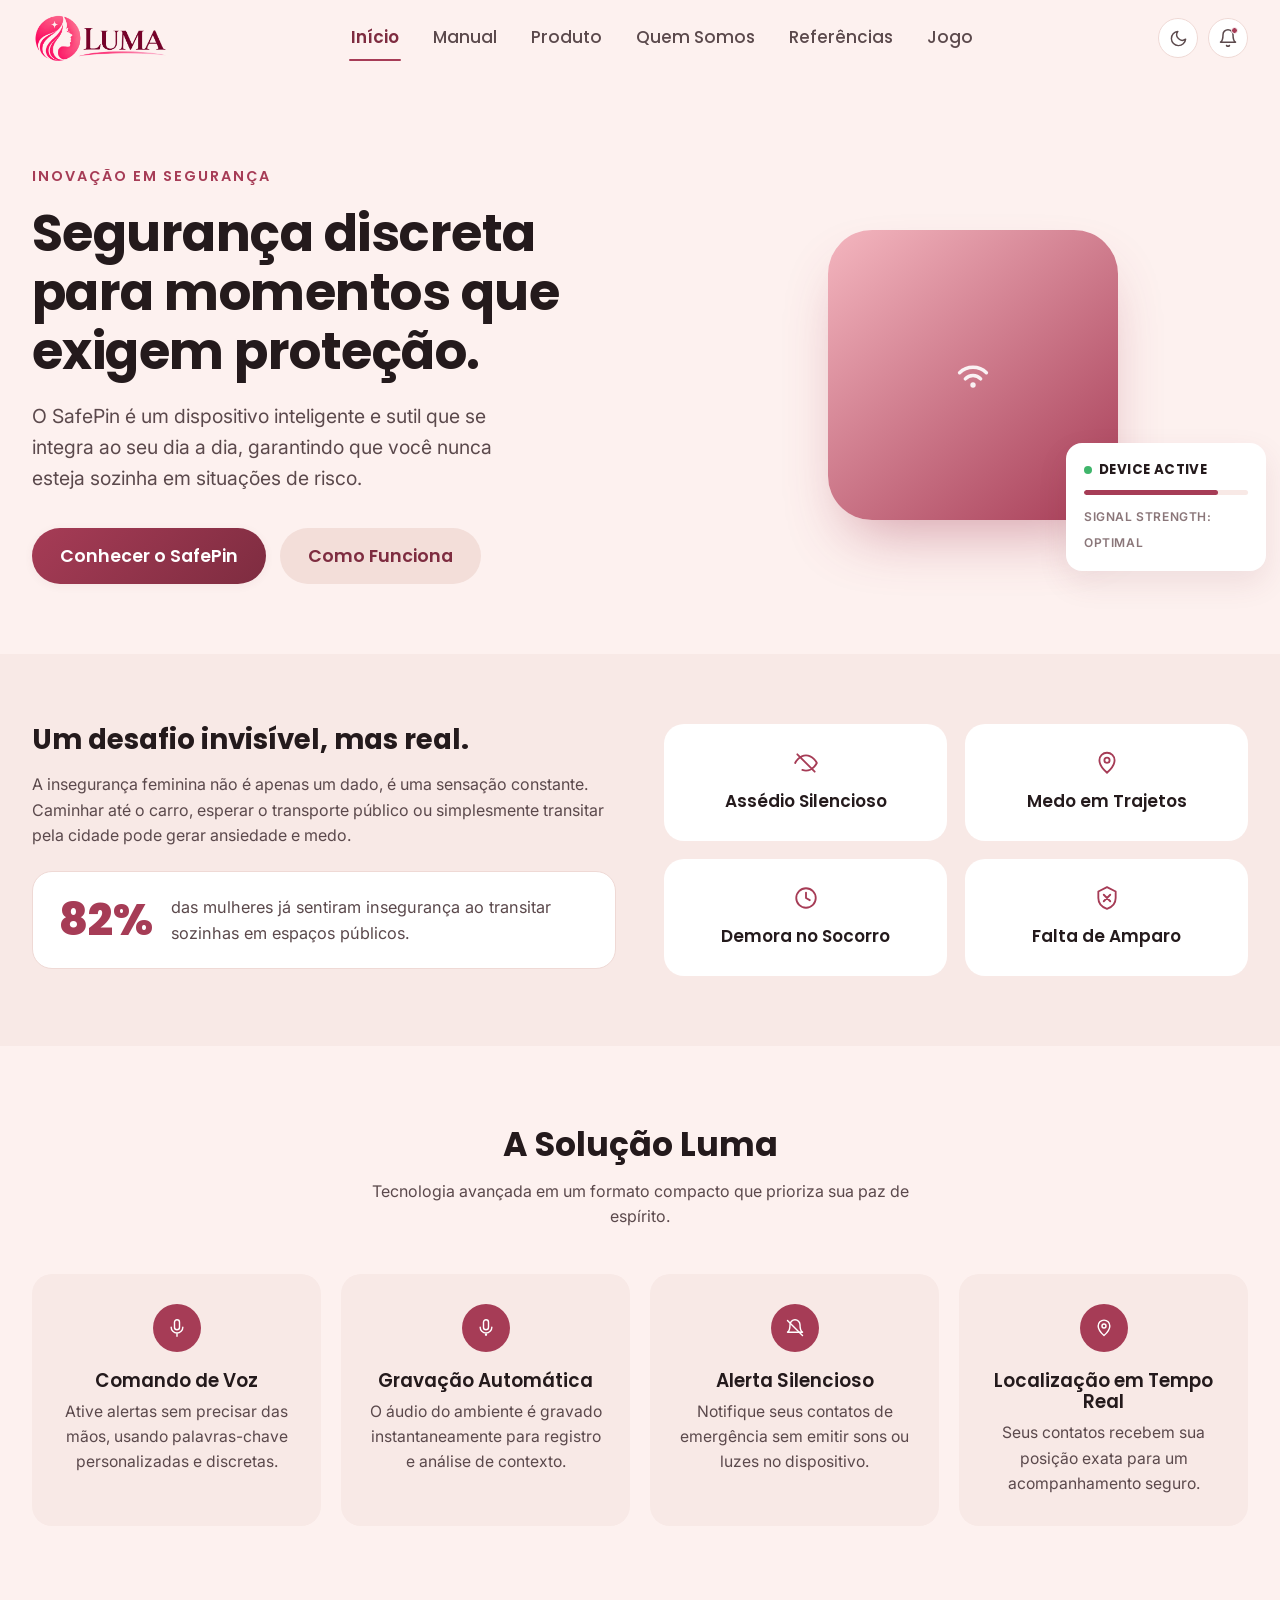
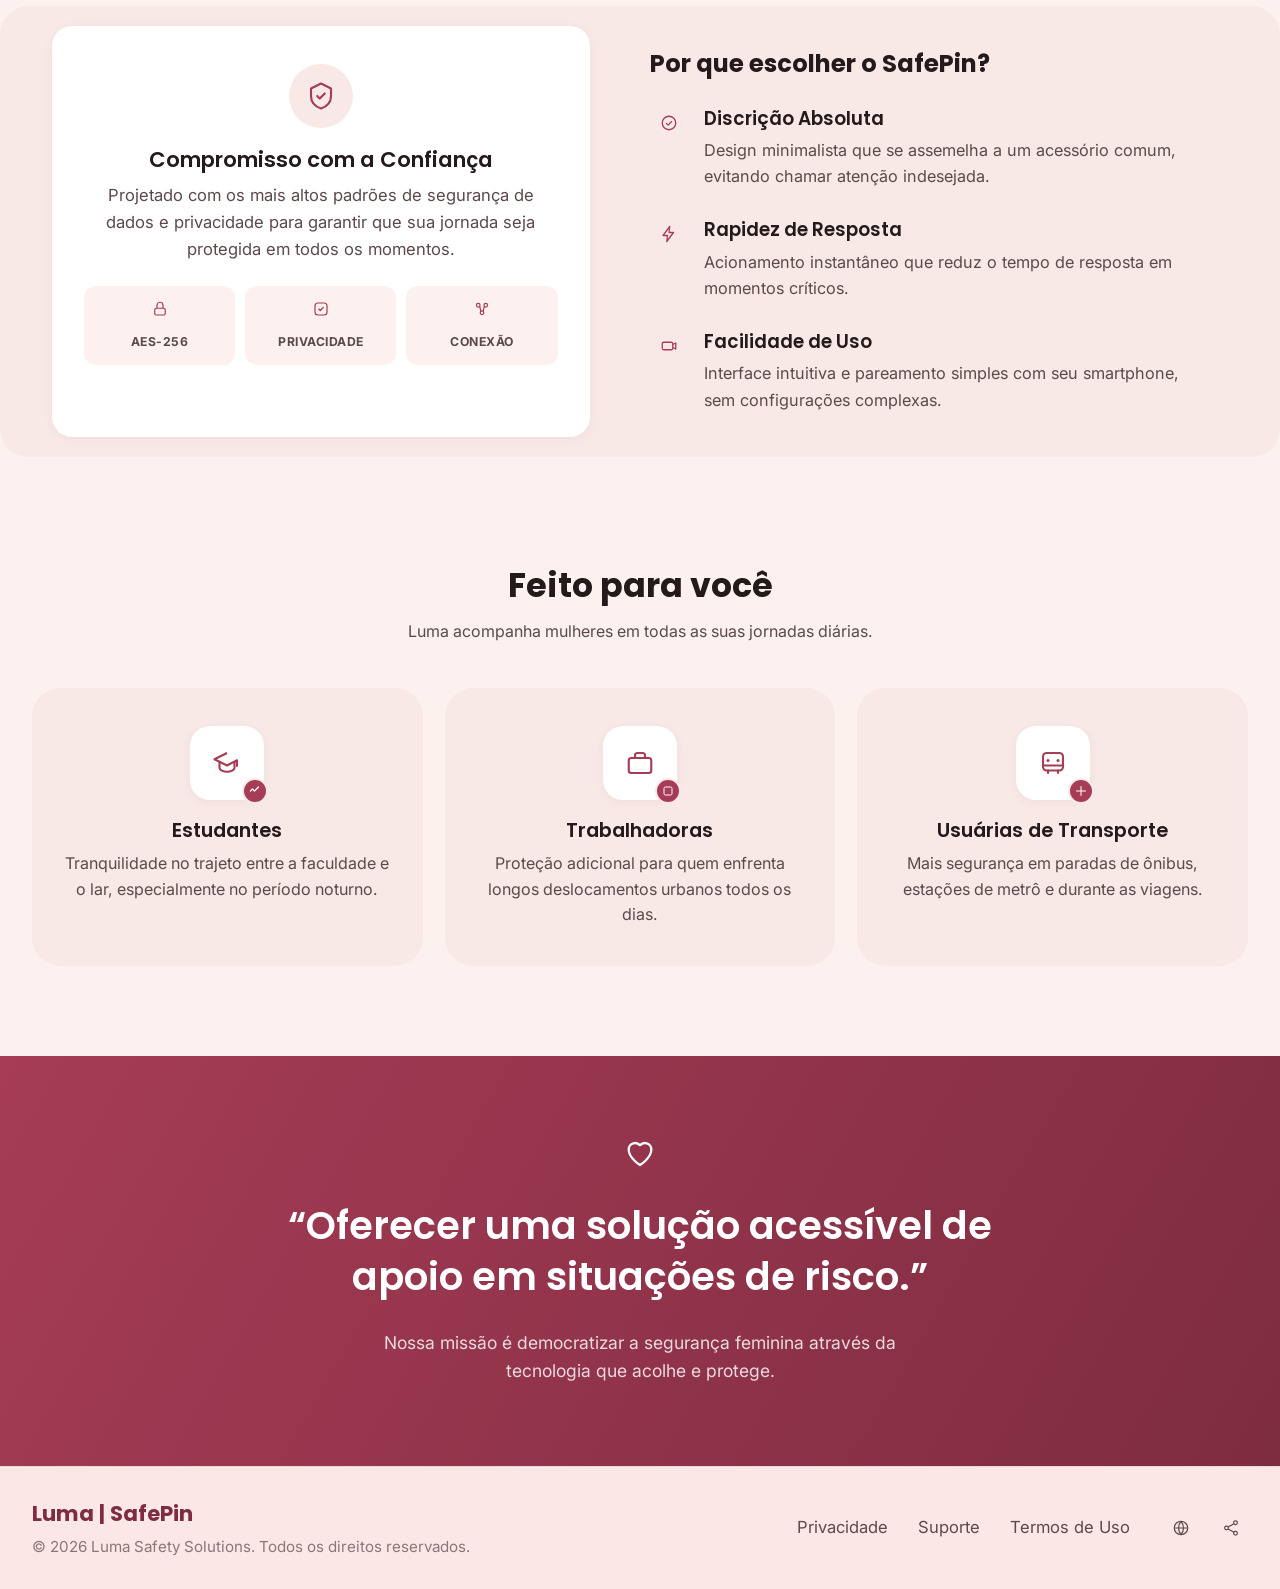
==== index.html @ f9468d8f "arrumando pagina de inicio, deixando ela na raiz" ====
<!DOCTYPE html>
<html lang="pt-BR">
<head>
<meta charset="UTF-8">
<script>document.documentElement.classList.add('js-enabled');</script>
<script>
  // Aplica o tema salvo antes da página pintar, pra não piscar claro->escuro.
  try {
    var savedTheme = localStorage.getItem('luma-theme');
    var prefersDark = window.matchMedia && window.matchMedia('(prefers-color-scheme: dark)').matches;
    if (savedTheme === 'dark' || (!savedTheme && prefersDark)) {
      document.documentElement.setAttribute('data-theme', 'dark');
    }
  } catch (e) {}
</script>
<meta name="viewport" content="width=device-width, initial-scale=1.0">
<title>Luma SafePin | Segurança discreta para momentos que exigem proteção</title>
<meta name="description" content="SafePin é um dispositivo vestível de proteção pessoal que ativa alertas por comando de voz, envia localização em tempo real e conecta você à sua rede de confiança.">
<link rel="icon" href="img/logo-icon.png">
<link rel="preconnect" href="https://fonts.googleapis.com">
<link rel="preconnect" href="https://fonts.gstatic.com" crossorigin>
<link href="https://fonts.googleapis.com/css2?family=Poppins:wght@500;600;700;800&family=Inter:wght@400;500;600;700&display=swap" rel="stylesheet">
<link rel="stylesheet" href="style.css">
</head>
<body>

<a class="skip-link" href="#main">Pular para o conteúdo</a>

<!-- HEADER -->
<header class="site-header" id="siteHeader">
  <div class="wrap header-inner">
    <a href="inicio.html" class="logo" aria-label="Luma, página inicial">
    <img src="../img/logo.png" alt="Luma" class="logo-img">
    </a>

    <nav class="main-nav" id="mainNav" aria-label="Navegação principal">
      <ul>
        <li><a href="inicio.html" class="active" aria-current="page">Início</a></li>
        <li><a href="../manual/manual.html">Manual</a></li>
        <li><a href="../produto/produto.html">Produto</a></li>
        <li><a href="../equipe/equipe.html">Quem Somos</a></li>
        <li><a href="../referencias/referencias.html">Referências</a></li>
        <li><a href="../jogo/jogo.html">Jogo</a></li>
      </ul>
    </nav>

    <div class="header-actions">

      <button class="icon-btn theme-toggle" id="themeToggleBtn" aria-label="Alternar modo escuro" aria-pressed="false">
        <svg class="icon-moon" width="19" height="19" viewBox="0 0 24 24" fill="none" aria-hidden="true"><path d="M21 12.8A9 9 0 1111.2 3 7 7 0 0021 12.8z" stroke="currentColor" stroke-width="1.8" stroke-linejoin="round"/></svg>
        <svg class="icon-sun" width="19" height="19" viewBox="0 0 24 24" fill="none" aria-hidden="true"><circle cx="12" cy="12" r="4.2" stroke="currentColor" stroke-width="1.8"/><path d="M12 2.5v2.5M12 19v2.5M4.9 4.9l1.8 1.8M17.3 17.3l1.8 1.8M2.5 12H5M19 12h2.5M4.9 19.1l1.8-1.8M17.3 6.7l1.8-1.8" stroke="currentColor" stroke-width="1.8" stroke-linecap="round"/></svg>
      </button>

      <div class="icon-menu">
        <button class="icon-btn" id="bellBtn" aria-haspopup="true" aria-expanded="false" aria-label="Notificações">
          <svg width="20" height="20" viewBox="0 0 24 24" fill="none" aria-hidden="true"><path d="M18 8a6 6 0 10-12 0c0 7-3 9-3 9h18s-3-2-3-9" stroke="currentColor" stroke-width="1.8" stroke-linecap="round" stroke-linejoin="round"/><path d="M13.73 21a2 2 0 01-3.46 0" stroke="currentColor" stroke-width="1.8" stroke-linecap="round" stroke-linejoin="round"/></svg>
          <span class="dot" aria-hidden="true"></span>
        </button>
        <div class="dropdown" id="bellDropdown" role="menu">
          <p class="dropdown-title">Notificações</p>
          <div class="notif-item">
            <span class="notif-dot"></span>
            <div>
              <strong>Check-in confirmado</strong>
              <p>Você chegou em casa com segurança às 22h14.</p>
            </div>
          </div>
          <div class="notif-item">
            <span class="notif-dot muted"></span>
            <div>
              <strong>Contato adicionado</strong>
              <p>Beatriz Soares agora é sua contato de confiança.</p>
            </div>
          </div>
          <div class="notif-item">
            <span class="notif-dot muted"></span>
            <div>
              <strong>Bateria do SafePin</strong>
              <p>78% — dura cerca de 4 dias no seu ritmo de uso.</p>
            </div>
          </div>
        </div>
      </div>

      <button class="hamburger" id="hamburgerBtn" aria-label="Abrir menu" aria-expanded="false" aria-controls="mainNav">
        <span></span><span></span><span></span>
      </button>
    </div>
  </div>
</header>

<main id="main">

  <!-- HERO -->
  <section class="hero hero-split">
    <div class="wrap hero-split-inner">
      <div data-reveal>
        <p class="eyebrow">Inovação em segurança</p>
        <h1>Segurança discreta para momentos que exigem proteção.</h1>
        <p class="hero-sub">O SafePin é um dispositivo inteligente e sutil que se integra ao seu dia a dia,
          garantindo que você nunca esteja sozinha em situações de risco.</p>
        <div class="hero-actions">
          <button class="btn btn-primary" data-open-modal="interest">Conhecer o SafePin</button>
          <a href="../manual/manual.html" class="btn btn-secondary">Como Funciona</a>
        </div>
      </div>

      <div class="device-mock" data-reveal>
        <div class="device-card">
          <svg width="46" height="46" viewBox="0 0 24 24" fill="none" aria-hidden="true">
            <path d="M8 14a5.5 5.5 0 018 0M5 10.8a10 10 0 0114 0" stroke="currentColor" stroke-width="1.8" stroke-linecap="round"/>
            <circle cx="12" cy="17.2" r="1.4" fill="currentColor"/>
          </svg>
        </div>
        <div class="device-status">
          <div class="status-row"><span class="status-led"></span> DEVICE ACTIVE</div>
          <div class="signal-bar"><span></span></div>
          <small>Signal strength: optimal</small>
        </div>
      </div>
    </div>
  </section>

  <!-- PROBLEMA -->
  <section class="problem">
    <div class="wrap problem-inner">
      <div class="problem-copy" data-reveal>
        <h2>Um desafio invisível, mas real.</h2>
        <p>A insegurança feminina não é apenas um dado, é uma sensação constante. Caminhar até o
          carro, esperar o transporte público ou simplesmente transitar pela cidade pode gerar
          ansiedade e medo.</p>
        <div class="stat-banner">
          <span class="stat-number">82%</span>
          <p>das mulheres já sentiram insegurança ao transitar sozinhas em espaços públicos.</p>
        </div>
      </div>

      <div class="problem-grid" data-reveal>
        <article class="problem-card">
          <svg width="26" height="26" viewBox="0 0 24 24" fill="none"><path d="M2 12s3.5-7 10-7 10 7 10 7-3.5 7-10 7c-1.2 0-2.3-.22-3.4-.6M4 4l16 16" stroke="currentColor" stroke-width="1.7" stroke-linecap="round" stroke-linejoin="round"/></svg>
          <span>Assédio Silencioso</span>
        </article>
        <article class="problem-card">
          <svg width="26" height="26" viewBox="0 0 24 24" fill="none"><path d="M12 21s7-6.2 7-11.5A7 7 0 005 9.5C5 14.8 12 21 12 21z" stroke="currentColor" stroke-width="1.7" stroke-linejoin="round"/><circle cx="12" cy="9.5" r="2.4" stroke="currentColor" stroke-width="1.7"/></svg>
          <span>Medo em Trajetos</span>
        </article>
        <article class="problem-card">
          <svg width="26" height="26" viewBox="0 0 24 24" fill="none"><circle cx="12" cy="12" r="9" stroke="currentColor" stroke-width="1.7"/><path d="M12 7v5l3.5 2" stroke="currentColor" stroke-width="1.7" stroke-linecap="round" stroke-linejoin="round"/></svg>
          <span>Demora no Socorro</span>
        </article>
        <article class="problem-card">
          <svg width="26" height="26" viewBox="0 0 24 24" fill="none"><path d="M12 2l8 4v6c0 5-3.5 8.5-8 10-4.5-1.5-8-5-8-10V6l8-4z" stroke="currentColor" stroke-width="1.7" stroke-linejoin="round"/><path d="M9 9l6 6M15 9l-6 6" stroke="currentColor" stroke-width="1.7" stroke-linecap="round"/></svg>
          <span>Falta de Amparo</span>
        </article>
      </div>
    </div>
  </section>

  <!-- SOLUÇÃO -->
  <section class="solution">
    <div class="wrap">
      <div class="section-head" data-reveal>
        <h2>A Solução Luma</h2>
        <p>Tecnologia avançada em um formato compacto que prioriza sua paz de espírito.</p>
      </div>

      <div class="solution-grid">
        <article class="solution-card" data-reveal>
          <span class="solution-icon">
            <svg width="20" height="20" viewBox="0 0 24 24" fill="none"><rect x="9" y="2" width="6" height="12" rx="3" stroke="currentColor" stroke-width="1.7"/><path d="M5 11a7 7 0 0014 0M12 18v4" stroke="currentColor" stroke-width="1.7" stroke-linecap="round"/></svg>
          </span>
          <h3>Comando de Voz</h3>
          <p>Ative alertas sem precisar das mãos, usando palavras-chave personalizadas e discretas.</p>
        </article>
        <article class="solution-card" data-reveal>
          <span class="solution-icon">
            <svg width="20" height="20" viewBox="0 0 24 24" fill="none"><rect x="9" y="2" width="6" height="12" rx="3" stroke="currentColor" stroke-width="1.7"/><path d="M5 11a7 7 0 0014 0" stroke="currentColor" stroke-width="1.7" stroke-linecap="round"/><circle cx="12" cy="20" r="1.4" fill="currentColor"/></svg>
          </span>
          <h3>Gravação Automática</h3>
          <p>O áudio do ambiente é gravado instantaneamente para registro e análise de contexto.</p>
        </article>
        <article class="solution-card" data-reveal>
          <span class="solution-icon">
            <svg width="20" height="20" viewBox="0 0 24 24" fill="none"><path d="M18 8a6 6 0 10-12 0c0 7-3 9-3 9h18s-3-2-3-9" stroke="currentColor" stroke-width="1.7" stroke-linecap="round" stroke-linejoin="round"/><path d="M3 3l18 18" stroke="currentColor" stroke-width="1.7" stroke-linecap="round"/></svg>
          </span>
          <h3>Alerta Silencioso</h3>
          <p>Notifique seus contatos de emergência sem emitir sons ou luzes no dispositivo.</p>
        </article>
        <article class="solution-card" data-reveal>
          <span class="solution-icon">
            <svg width="20" height="20" viewBox="0 0 24 24" fill="none"><path d="M12 21s7-6.2 7-11.5A7 7 0 005 9.5C5 14.8 12 21 12 21z" stroke="currentColor" stroke-width="1.7" stroke-linejoin="round"/><circle cx="12" cy="9.5" r="2.4" stroke="currentColor" stroke-width="1.7"/></svg>
          </span>
          <h3>Localização em Tempo Real</h3>
          <p>Seus contatos recebem sua posição exata para um acompanhamento seguro.</p>
        </article>
      </div>
    </div>
  </section>

  <!-- CONFIANÇA -->
  <section class="trust">
    <div class="wrap trust-inner">
      <div class="trust-card" data-reveal>
        <span class="trust-icon">
          <svg width="30" height="30" viewBox="0 0 24 24" fill="none"><path d="M12 2l8 4v6c0 5-3.5 8.5-8 10-4.5-1.5-8-5-8-10V6l8-4z" stroke="currentColor" stroke-width="1.7" stroke-linejoin="round"/><path d="M9 12l2 2 4-4" stroke="currentColor" stroke-width="1.7" stroke-linecap="round" stroke-linejoin="round"/></svg>
        </span>
        <h3>Compromisso com a Confiança</h3>
        <p>Projetado com os mais altos padrões de segurança de dados e privacidade para garantir
          que sua jornada seja protegida em todos os momentos.</p>
        <div class="trust-badges">
          <div class="trust-badge">
            <svg width="18" height="18" viewBox="0 0 24 24" fill="none"><rect x="5" y="11" width="14" height="9" rx="2" stroke="currentColor" stroke-width="1.6"/><path d="M8 11V7a4 4 0 018 0v4" stroke="currentColor" stroke-width="1.6"/></svg>
            <span>AES-256</span>
          </div>
          <div class="trust-badge">
            <svg width="18" height="18" viewBox="0 0 24 24" fill="none"><rect x="4" y="4" width="16" height="16" rx="4" stroke="currentColor" stroke-width="1.6"/><path d="M9 12l2 2 4-4" stroke="currentColor" stroke-width="1.6" stroke-linecap="round" stroke-linejoin="round"/></svg>
            <span>PRIVACIDADE</span>
          </div>
          <div class="trust-badge">
            <svg width="18" height="18" viewBox="0 0 24 24" fill="none"><circle cx="7" cy="7" r="2.4" stroke="currentColor" stroke-width="1.6"/><circle cx="17" cy="7" r="2.4" stroke="currentColor" stroke-width="1.6"/><circle cx="12" cy="17" r="2.4" stroke="currentColor" stroke-width="1.6"/><path d="M9 8.5L10.5 15M15 8.5L13.5 15" stroke="currentColor" stroke-width="1.6"/></svg>
            <span>CONEXÃO</span>
          </div>
        </div>
      </div>

      <div class="why" data-reveal>
        <h3>Por que escolher o SafePin?</h3>

        <div class="why-item">
          <span class="why-icon">
            <svg width="18" height="18" viewBox="0 0 24 24" fill="none"><circle cx="12" cy="12" r="9" stroke="currentColor" stroke-width="1.7"/><path d="M8.5 12.5l2.3 2.3 4.7-4.7" stroke="currentColor" stroke-width="1.7" stroke-linecap="round" stroke-linejoin="round"/></svg>
          </span>
          <div>
            <strong>Discrição Absoluta</strong>
            <p>Design minimalista que se assemelha a um acessório comum, evitando chamar atenção indesejada.</p>
          </div>
        </div>

        <div class="why-item">
          <span class="why-icon">
            <svg width="18" height="18" viewBox="0 0 24 24" fill="none"><path d="M13 2L4 14h6l-1 8 9-12h-6l1-8z" stroke="currentColor" stroke-width="1.7" stroke-linejoin="round"/></svg>
          </span>
          <div>
            <strong>Rapidez de Resposta</strong>
            <p>Acionamento instantâneo que reduz o tempo de resposta em momentos críticos.</p>
          </div>
        </div>

        <div class="why-item">
          <span class="why-icon">
            <svg width="18" height="18" viewBox="0 0 24 24" fill="none"><rect x="3" y="7" width="14" height="10" rx="2" stroke="currentColor" stroke-width="1.7"/><path d="M17 10l4-2v8l-4-2" stroke="currentColor" stroke-width="1.7" stroke-linejoin="round"/></svg>
          </span>
          <div>
            <strong>Facilidade de Uso</strong>
            <p>Interface intuitiva e pareamento simples com seu smartphone, sem configurações complexas.</p>
          </div>
        </div>
      </div>
    </div>
  </section>

  <!-- PÚBLICO-ALVO -->
  <section class="audience">
    <div class="wrap">
      <div class="section-head" data-reveal>
        <h2>Feito para você</h2>
        <p>Luma acompanha mulheres em todas as suas jornadas diárias.</p>
      </div>

      <div class="audience-grid">
        <article class="audience-card" data-reveal>
          <div class="audience-icon-wrap">
            <span class="audience-icon">
              <svg width="30" height="30" viewBox="0 0 24 24" fill="none"><path d="M12 4L2 9l10 5 8-4.2V15" stroke="currentColor" stroke-width="1.7" stroke-linejoin="round"/><path d="M6 11v5c0 1.5 3 3 6 3s6-1.5 6-3v-5" stroke="currentColor" stroke-width="1.7" stroke-linejoin="round"/></svg>
            </span>
            <span class="audience-badge">
              <svg width="12" height="12" viewBox="0 0 24 24" fill="none"><path d="M3 12l4-4 4 4 8-8" stroke="white" stroke-width="2.4" stroke-linecap="round" stroke-linejoin="round"/></svg>
            </span>
          </div>
          <h3>Estudantes</h3>
          <p>Tranquilidade no trajeto entre a faculdade e o lar, especialmente no período noturno.</p>
        </article>

        <article class="audience-card" data-reveal>
          <div class="audience-icon-wrap">
            <span class="audience-icon">
              <svg width="30" height="30" viewBox="0 0 24 24" fill="none"><rect x="3" y="8" width="18" height="12" rx="2" stroke="currentColor" stroke-width="1.7"/><path d="M8 8V6a2 2 0 012-2h4a2 2 0 012 2v2" stroke="currentColor" stroke-width="1.7"/></svg>
            </span>
            <span class="audience-badge">
              <svg width="12" height="12" viewBox="0 0 24 24" fill="none"><rect x="4" y="4" width="16" height="16" rx="3" stroke="white" stroke-width="2"/></svg>
            </span>
          </div>
          <h3>Trabalhadoras</h3>
          <p>Proteção adicional para quem enfrenta longos deslocamentos urbanos todos os dias.</p>
        </article>

        <article class="audience-card" data-reveal>
          <div class="audience-icon-wrap">
            <span class="audience-icon">
              <svg width="30" height="30" viewBox="0 0 24 24" fill="none"><rect x="4" y="4" width="16" height="14" rx="3" stroke="currentColor" stroke-width="1.7"/><path d="M4 14h16M8 18v2M16 18v2" stroke="currentColor" stroke-width="1.7" stroke-linecap="round"/><circle cx="8" cy="10" r="1.2" fill="currentColor"/><circle cx="16" cy="10" r="1.2" fill="currentColor"/></svg>
            </span>
            <span class="audience-badge">
              <svg width="12" height="12" viewBox="0 0 24 24" fill="none"><path d="M12 3v18M3 12h18" stroke="white" stroke-width="2" stroke-linecap="round"/></svg>
            </span>
          </div>
          <h3>Usuárias de Transporte</h3>
          <p>Mais segurança em paradas de ônibus, estações de metrô e durante as viagens.</p>
        </article>
      </div>
    </div>
  </section>

  <!-- MISSÃO -->
  <section class="mission-band">
    <div class="wrap" data-reveal>
      <svg width="34" height="34" viewBox="0 0 24 24" fill="none" aria-hidden="true"><path d="M12 20.5s-8-4.9-8-11A4.6 4.6 0 0112 6.5 4.6 4.6 0 0120 9.5c0 6.1-8 11-8 11z" stroke="white" stroke-width="1.6" stroke-linejoin="round"/></svg>
      <blockquote>&ldquo;Oferecer uma solução acessível de apoio em situações de risco.&rdquo;</blockquote>
      <p>Nossa missão é democratizar a segurança feminina através da tecnologia que acolhe e protege.</p>
    </div>
  </section>

</main>

<!-- FOOTER -->
<footer class="site-footer">
  <div class="wrap footer-inner">
    <div>
      <p class="footer-brand">Luma | SafePin</p>
      <p class="footer-copy">© 2026 Luma Safety Solutions. Todos os direitos reservados.</p>
    </div>
    <div class="footer-right">
      <nav aria-label="Links do rodapé">
        <a href="#">Privacidade</a>
        <a href="#">Suporte</a>
        <a href="#">Termos de Uso</a>
      </nav>
      <div class="footer-social">
        <a href="#" aria-label="Site em outro idioma">
          <svg width="18" height="18" viewBox="0 0 24 24" fill="none"><circle cx="12" cy="12" r="9" stroke="currentColor" stroke-width="1.6"/><path d="M3 12h18M12 3a14 14 0 010 18M12 3a14 14 0 000 18" stroke="currentColor" stroke-width="1.6"/></svg>
        </a>
        <a href="#" aria-label="Compartilhar">
          <svg width="18" height="18" viewBox="0 0 24 24" fill="none"><circle cx="18" cy="5" r="2.5" stroke="currentColor" stroke-width="1.6"/><circle cx="6" cy="12" r="2.5" stroke="currentColor" stroke-width="1.6"/><circle cx="18" cy="19" r="2.5" stroke="currentColor" stroke-width="1.6"/><path d="M8.2 10.8L15.8 6.2M8.2 13.2l7.6 4.6" stroke="currentColor" stroke-width="1.6"/></svg>
        </a>
      </div>
    </div>
  </div>
</footer>

<!-- MODAL: cadastro / compra / consultora (mesma base, conteúdo trocado via JS) -->
<div class="modal-backdrop" id="modalBackdrop">
  <div class="modal" role="dialog" aria-modal="true" aria-labelledby="modalTitle">
    <button class="modal-close" id="modalClose" aria-label="Fechar">&times;</button>
    <h3 id="modalTitle">Título</h3>
    <p id="modalSubtitle" class="modal-subtitle"></p>
    <form id="modalForm" novalidate>
      <label>
        Nome
        <input type="text" name="name" required minlength="2" placeholder="Seu nome completo">
        <span class="field-error"></span>
      </label>
      <label>
        E-mail
        <input type="email" name="email" required placeholder="voce@email.com">
        <span class="field-error"></span>
      </label>
      <label id="phoneField">
        Telefone <span class="optional">(opcional)</span>
        <input type="tel" name="phone" placeholder="(11) 90000-0000">
      </label>
      <button type="submit" class="btn btn-primary btn-block">Enviar</button>
    </form>
    <div class="modal-success" id="modalSuccess">
      <svg width="40" height="40" viewBox="0 0 24 24" fill="none"><circle cx="12" cy="12" r="10" stroke="currentColor" stroke-width="1.6"/><path d="M8 12.5l2.5 2.5L16 9.5" stroke="currentColor" stroke-width="1.8" stroke-linecap="round" stroke-linejoin="round"/></svg>
      <p id="modalSuccessText">Recebemos sua solicitação!</p>
    </div>
  </div>
</div>

<button class="scroll-top" id="scrollTopBtn" aria-label="Voltar ao topo">
  <svg width="18" height="18" viewBox="0 0 24 24" fill="none"><path d="M12 19V5M5 12l7-7 7 7" stroke="currentColor" stroke-width="2" stroke-linecap="round" stroke-linejoin="round"/></svg>
</button>

<script src="index.js"></script>
</body>
</html>
---- style.css ----
:root{
  --bg:            #fdf1ef;
  --bg-soft:       #fbe8e6;
  --card:          #f8e9e6;
  --card-alt:      #f3ded9;
  --white:         #ffffff;
  --ink:           #241a1c;
  --ink-soft:      #5b494c;
  --muted:         #8a7679;
  --wine:          #a63c56;
  --wine-dark:     #7e2c40;
  --wine-light:    #cf6f83;
  --gold-star:     #b8496a;
  --border:        #efd9d5;
  --shadow-sm:     0 2px 10px rgba(122, 45, 65, .06);
  --shadow-md:     0 12px 30px rgba(122, 45, 65, .10);
  --radius-sm:     12px;
  --radius-md:     20px;
  --radius-lg:     28px;
  --radius-pill:   999px;
  --font-display:  'Poppins', sans-serif;
  --font-body:     'Inter', sans-serif;
  --header-h:      76px;
  --bg-translucent: rgba(253,241,239,.85);
}


:root[data-theme="dark"]{
  --bg:            #1c1417;
  --bg-soft:       #241a1e;
  --card:          #2a1e22;
  --card-alt:      #33242a;
  --white:         #2a1e22;
  --ink:           #f5e9ea;
  --ink-soft:      #cbb7bb;
  --muted:         #8f7b7f;
  --wine:          #e5748f;
  --wine-dark:     #d45c79;
  --wine-light:    #f0a3b4;
  --gold-star:     #e5748f;
  --border:        #3a2a2f;
  --shadow-sm:     0 2px 10px rgba(0, 0, 0, .25);
  --shadow-md:     0 12px 30px rgba(0, 0, 0, .35);
}
:root[data-theme="dark"] .mission-band{
  background:linear-gradient(120deg,#7e2c40 0%,#4a1826 100%);
}
:root[data-theme="dark"] .device-card{
  background:linear-gradient(140deg,#d45c79 0%, #7e2c40 100%);
}
:root[data-theme="dark"]{
  --bg-translucent: rgba(28,20,23,.85);
}

*,*::before,*::after{ box-sizing:border-box; }
html{ scroll-behavior:smooth; }
body{
  margin:0;
  background:var(--bg);
  color:var(--ink);
  font-family:var(--font-body);
  font-size:16px;
  line-height:1.6;
  -webkit-font-smoothing:antialiased;
  transition:background-color .25s ease, color .25s ease;
}
img{ max-width:100%; display:block; }
a{ color:inherit; text-decoration:none; }
ul{ list-style:none; margin:0; padding:0; }
button{ font-family:inherit; cursor:pointer; }
h1,h2,h3{ font-family:var(--font-display); color:var(--ink); margin:0; line-height:1.15; }

.wrap{
  width:100%;
  max-width:1220px;
  margin:0 auto;
  padding:0 32px;
}

.skip-link{
  position:absolute; left:-999px; top:0; z-index:999;
  background:var(--wine); color:#fff; padding:10px 16px; border-radius:0 0 8px 0;
}
.skip-link:focus{ left:0; }

@media (prefers-reduced-motion: reduce){
  html{ scroll-behavior:auto; }
  *{ animation-duration:.001ms !important; transition-duration:.001ms !important; }
}


.btn{
  display:inline-flex; align-items:center; justify-content:center; gap:8px;
  border:none; border-radius:var(--radius-pill);
  font-family:var(--font-display); font-weight:600; font-size:.95rem;
  padding:14px 28px; transition:transform .18s ease, box-shadow .18s ease, background .18s ease;
  white-space:nowrap;
}
.btn:active{ transform:scale(.97); }
.btn-primary{
  background:linear-gradient(135deg,var(--wine) 0%,var(--wine-dark) 100%);
  color:#fff; box-shadow:var(--shadow-sm);
}
.btn-primary:hover{ box-shadow:var(--shadow-md); transform:translateY(-1px); }
.btn-sm{ padding:10px 22px; font-size:.85rem; }
.btn-light{ background:#fff; color:var(--wine-dark); }
.btn-light:hover{ background:#fff0ef; }
.btn-outline-light{ background:transparent; color:#fff; border:1.5px solid rgba(255,255,255,.7); }
.btn-outline-light:hover{ background:rgba(255,255,255,.12); }
.btn-block{ width:100%; }


.site-header{
  position:sticky; top:0; z-index:200;
  background:var(--bg-translucent);
  backdrop-filter:blur(10px);
  border-bottom:1px solid transparent;
  transition:border-color .25s ease, box-shadow .25s ease;
}
.site-header.scrolled{ border-color:var(--border); box-shadow:0 4px 20px rgba(122,45,65,.06); }

.header-inner{
  height:var(--header-h);
  display:flex; align-items:center; justify-content:space-between; gap:24px;
}
.logo{ display:flex; align-items:center; gap:8px; flex-shrink:0; }
.logo span{
  font-family:var(--font-display); font-weight:800; font-size:1.15rem;
  letter-spacing:.03em; color:var(--wine-dark);
}
.logo-img{ height:46px; width:auto; display:block; }

.main-nav ul{ display:flex; align-items:center; gap:30px; }
.main-nav a{
  font-family:var(--font-display); font-size:.92rem; font-weight:500;
  color:var(--ink-soft); padding:8px 2px; position:relative;
  transition:color .18s ease;
}
.main-nav a:hover{ color:var(--wine); }
.main-nav a.active{ color:var(--wine-dark); font-weight:600; }
.main-nav a.active::after{
  content:''; position:absolute; left:0; right:0; bottom:-4px; height:2px;
  background:var(--wine); border-radius:2px;
}

.header-actions{ display:flex; align-items:center; gap:10px; flex-shrink:0; }

.icon-menu{ position:relative; }
.icon-btn{
  position:relative;
  width:40px; height:40px; border-radius:50%; border:1px solid var(--border);
  background:var(--white); color:var(--ink-soft);
  display:flex; align-items:center; justify-content:center;
  transition:background .18s ease, color .18s ease;
}
.icon-btn:hover{ background:var(--card); color:var(--wine-dark); }
.icon-btn .dot{
  position:absolute; top:8px; right:9px; width:7px; height:7px; border-radius:50%;
  background:var(--wine); border:1.5px solid #fff;
}

/* ---------- Botão de modo escuro ---------- */
.theme-toggle .icon-sun{ display:none; }
.theme-toggle .icon-moon{ display:block; }
:root[data-theme="dark"] .theme-toggle .icon-sun{ display:block; }
:root[data-theme="dark"] .theme-toggle .icon-moon{ display:none; }

.dropdown{
  position:absolute; top:calc(100% + 12px); right:0; width:280px;
  background:var(--white); border:1px solid var(--border); border-radius:var(--radius-md);
  box-shadow:var(--shadow-md); padding:14px; opacity:0; visibility:hidden;
  transform:translateY(-6px); transition:opacity .18s ease, transform .18s ease, visibility .18s;
  z-index:50;
}
.icon-menu.open .dropdown{ opacity:1; visibility:visible; transform:translateY(0); }
.dropdown-title{ font-family:var(--font-display); font-weight:600; font-size:.85rem; margin:2px 6px 10px; color:var(--ink); }
.dropdown a{
  display:block; padding:10px 8px; border-radius:10px; font-size:.9rem; color:var(--ink-soft);
  transition:background .15s ease, color .15s ease;
}
.dropdown a:hover{ background:var(--card); color:var(--wine-dark); }
.dropdown a.danger{ color:var(--wine); }

.notif-item{ display:flex; gap:10px; padding:9px 6px; border-radius:10px; }
.notif-item:hover{ background:var(--card); }
.notif-item strong{ display:block; font-size:.85rem; font-weight:600; margin-bottom:2px; }
.notif-item p{ margin:0; font-size:.8rem; color:var(--muted); line-height:1.4; }
.notif-dot{ margin-top:5px; width:8px; height:8px; border-radius:50%; background:var(--wine); flex-shrink:0; }
.notif-dot.muted{ background:#e3c9cd; }

.hamburger{
  display:none; flex-direction:column; align-items:center; justify-content:center; gap:5px;
  width:40px; height:40px; border-radius:50%; border:1px solid var(--border);
  background:var(--white); transition:background .18s ease, border-color .18s ease, transform .12s ease;
}
.hamburger:hover{ background:var(--card); }
.hamburger:active{ transform:scale(.93); }
.hamburger span{ display:block; height:2px; width:16px; background:var(--ink); border-radius:2px; transition:transform .25s ease, opacity .25s ease; }
.hamburger.open{ background:var(--card); border-color:var(--wine-light); }
.hamburger.open span:nth-child(1){ transform:translateY(6px) rotate(45deg); }
.hamburger.open span:nth-child(2){ opacity:0; }
.hamburger.open span:nth-child(3){ transform:translateY(-6px) rotate(-45deg); }


.hero{ padding:96px 0 64px; text-align:center; }
.hero-inner{ max-width:760px; }
.eyebrow{
  font-family:var(--font-display); font-weight:600; font-size:.78rem;
  letter-spacing:.14em; text-transform:uppercase; color:var(--wine);
  margin:0 0 18px;
}
.hero h1{ font-size:clamp(2rem, 4.2vw, 3.1rem); font-weight:700; letter-spacing:-.01em; }
.hero-sub{ margin:22px auto 0; max-width:560px; color:var(--ink-soft); font-size:1.05rem; }


.hero-split{ padding:88px 0 70px; }
.hero-split-inner{
  display:grid; grid-template-columns:1.05fr .95fr; gap:56px; align-items:center; text-align:left;
}
.hero-split .eyebrow{ margin-bottom:16px; }
.hero-split h1{ font-size:clamp(2.1rem,4vw,3rem); }
.hero-split .hero-sub{ margin:20px 0 0; max-width:480px; }
.hero-actions{ display:flex; gap:14px; margin-top:34px; flex-wrap:wrap; }
.btn-secondary{ background:var(--card-alt); color:var(--wine-dark); }
.btn-secondary:hover{ background:var(--border); }

.device-mock{ position:relative; display:flex; justify-content:center; align-items:center; min-height:340px; }
.device-card{
  width:290px; height:290px; border-radius:44px;
  background:linear-gradient(140deg,#f4b6bf 0%, var(--wine) 100%);
  box-shadow:0 30px 60px -20px rgba(166,60,86,.45);
  position:relative;
  display:flex; align-items:center; justify-content:center;
}
.device-card svg{ color:#fff; opacity:.9; }
.device-status{
  position:absolute; right:-18px; bottom:-26px; width:200px;
  background:var(--white); border-radius:16px; padding:16px 18px;
  box-shadow:var(--shadow-md);
}
.device-status .status-row{ display:flex; align-items:center; gap:7px; font-family:var(--font-display); font-size:.72rem; font-weight:700; letter-spacing:.03em; color:var(--ink); }
.status-led{ width:8px; height:8px; border-radius:50%; background:#3fb56b; flex-shrink:0; }
.signal-bar{ height:5px; border-radius:4px; background:var(--card); margin:10px 0 8px; overflow:hidden; }
.signal-bar span{ display:block; height:100%; width:82%; background:var(--wine); border-radius:4px; }
.device-status small{ font-size:.65rem; letter-spacing:.05em; color:var(--muted); text-transform:uppercase; font-weight:600; }


.testimonials{ padding:24px 0 90px; }
.testimonial-grid{
  display:grid;
  grid-template-columns:1.35fr 1fr;
  gap:24px;
}
.t-card{
  background:var(--card);
  border-radius:var(--radius-lg);
  padding:36px;
  display:flex; flex-direction:column; justify-content:space-between;
  gap:26px;
}
.t-card--quote{ grid-column:1; grid-row:1; }
.t-card--stars{ grid-column:2; grid-row:1; }
.t-card--simple{ grid-column:1; grid-row:2; background:var(--white); border:1px solid var(--border); }
.t-card--feature{
  grid-column:2; grid-row:2;
  background:var(--card);
  flex-direction:row; align-items:stretch; padding:0; overflow:hidden;
}

.quote-mark{
  font-size:3.2rem; font-family:var(--font-display); font-weight:700;
  color:var(--wine-light); line-height:1; opacity:.8;
}
.t-text{ margin:0; font-size:1.05rem; color:var(--ink); }
.t-card--stars .t-text, .t-card--simple .t-text{ font-size:.98rem; color:var(--ink-soft); font-style:italic; }
.t-card--quote .t-text{ font-size:1.2rem; line-height:1.5; font-weight:500; }

.stars{ display:flex; gap:4px; color:var(--gold-star); }

.t-person{ display:flex; align-items:center; gap:12px; }
.t-person img{ width:42px; height:42px; border-radius:50%; object-fit:cover; }
.t-person strong{ display:block; font-family:var(--font-display); font-size:.92rem; font-weight:600; }
.t-person span{ display:block; font-size:.8rem; color:var(--muted); }

.feature-copy{ padding:32px; display:flex; flex-direction:column; gap:12px; justify-content:center; }
.badge-pill{
  display:inline-flex; align-items:center; gap:6px; align-self:flex-start;
  background:var(--white); color:var(--wine-dark); font-size:.72rem; font-weight:700;
  letter-spacing:.05em; text-transform:uppercase; padding:6px 12px; border-radius:var(--radius-pill);
}
.feature-copy h3{ font-size:1.15rem; font-weight:600; }
.feature-copy p{ margin:0; font-size:.9rem; color:var(--ink-soft); }
.feature-img{ width:42%; height:100%; object-fit:cover; min-height:220px; }


.problem{ background:var(--card); padding:70px 0; }
.problem-inner{ display:grid; grid-template-columns:1fr 1fr; gap:48px; align-items:start; }
.problem-copy h2{ font-size:1.5rem; font-weight:700; margin-bottom:16px; }
.problem-copy p{ color:var(--ink-soft); margin:0 0 22px; }
.stat-banner{
  display:flex; align-items:center; gap:18px; background:var(--white); border:1px solid var(--border);
  border-radius:var(--radius-md); padding:22px 26px;
}
.stat-number{ font-family:var(--font-display); font-weight:800; font-size:2.4rem; color:var(--wine); line-height:1; }
.stat-banner p{ margin:0; font-size:.88rem; color:var(--ink-soft); }

.problem-grid{ display:grid; grid-template-columns:1fr 1fr; gap:18px; }
.problem-card{
  background:var(--white); border-radius:var(--radius-md); padding:26px 20px; text-align:center;
  display:flex; flex-direction:column; align-items:center; gap:12px;
  transition:transform .2s ease, box-shadow .2s ease;
}
.problem-card:hover{ transform:translateY(-3px); box-shadow:var(--shadow-sm); }
.problem-card svg{ color:var(--wine); }
.problem-card span{ font-family:var(--font-display); font-weight:600; font-size:.92rem; }

/* ============================================================
   Solução (grid de 4 funcionalidades)
   ============================================================ */
.solution{ padding:80px 0 20px; }
.solution-grid{ display:grid; grid-template-columns:repeat(4,1fr); gap:20px; margin-top:44px; }
.solution-card{
  background:var(--card); border-radius:var(--radius-md); padding:30px 24px; text-align:center;
  transition:transform .2s ease, box-shadow .2s ease;
}
.solution-card:hover{ transform:translateY(-4px); box-shadow:var(--shadow-md); }
.solution-icon{
  width:48px; height:48px; border-radius:50%; background:var(--wine); color:#fff;
  display:flex; align-items:center; justify-content:center; margin:0 auto 18px;
}
.solution-card h3{ font-size:1rem; font-weight:600; margin-bottom:8px; }
.solution-card p{ margin:0; font-size:.85rem; color:var(--ink-soft); }

/* ============================================================
   Confiança + Por que escolher
   ============================================================ */
.trust{ padding:60px 0 90px; }
.trust-inner{
  display:grid; grid-template-columns:.95fr 1.05fr; gap:0;
  background:var(--card); border-radius:var(--radius-lg); overflow:hidden;
}
.trust-card{
  background:var(--white); margin:20px; border-radius:var(--radius-md);
  padding:38px 32px; text-align:center;
  display:flex; flex-direction:column; align-items:center;
  box-shadow:var(--shadow-sm);
}
.trust-icon{
  width:64px; height:64px; border-radius:50%; background:var(--card);
  color:var(--wine); display:flex; align-items:center; justify-content:center; margin-bottom:20px;
}
.trust-card h3{ font-size:1.15rem; font-weight:600; margin-bottom:10px; }
.trust-card p{ margin:0 0 24px; font-size:.9rem; color:var(--ink-soft); }
.trust-badges{ display:flex; gap:10px; width:100%; }
.trust-badge{
  flex:1; background:var(--bg); border-radius:12px; padding:14px 8px; text-align:center;
}
.trust-badge svg{ color:var(--wine); margin-bottom:6px; }
.trust-badge span{ display:block; font-size:.66rem; font-weight:700; letter-spacing:.04em; color:var(--ink-soft); }

.why{ padding:44px 40px; display:flex; flex-direction:column; justify-content:center; gap:26px; }
.why h3{ font-size:1.3rem; font-weight:700; }
.why-item{ display:flex; gap:16px; align-items:flex-start; }
.why-icon{
  width:38px; height:38px; border-radius:10px; background:var(--card); color:var(--wine);
  display:flex; align-items:center; justify-content:center; flex-shrink:0;
}
.why-item strong{ display:block; font-family:var(--font-display); font-size:1rem; font-weight:600; margin-bottom:4px; }
.why-item p{ margin:0; font-size:.88rem; color:var(--ink-soft); }

/* ============================================================
   Feito para você (público-alvo)
   ============================================================ */
.audience{ padding:20px 0 90px; }
.audience-grid{ display:grid; grid-template-columns:repeat(3,1fr); gap:22px; margin-top:44px; }
.audience-card{
  background:var(--card); border-radius:var(--radius-lg); padding:38px 28px; text-align:center;
  transition:transform .2s ease, box-shadow .2s ease;
}
.audience-card:hover{ transform:translateY(-4px); box-shadow:var(--shadow-md); }
.audience-icon-wrap{ position:relative; width:74px; height:74px; margin:0 auto 20px; }
.audience-icon{
  width:74px; height:74px; border-radius:20px; background:var(--white); color:var(--wine);
  display:flex; align-items:center; justify-content:center; box-shadow:var(--shadow-sm);
}
.audience-badge{
  position:absolute; bottom:-4px; right:-4px; width:26px; height:26px; border-radius:50%;
  background:var(--wine); color:#fff; display:flex; align-items:center; justify-content:center;
  border:2px solid var(--card);
}
.audience-card h3{ font-size:1.05rem; font-weight:600; margin-bottom:8px; }
.audience-card p{ margin:0; font-size:.87rem; color:var(--ink-soft); }

/* ============================================================
   Missão (faixa vinho com citação)
   ============================================================ */
.mission-band{ background:linear-gradient(120deg,var(--wine) 0%,var(--wine-dark) 100%); padding:80px 0; text-align:center; color:#fff; }
.mission-band svg{ margin-bottom:22px; }
.mission-band blockquote{ margin:0; font-family:var(--font-display); font-weight:600; font-size:clamp(1.4rem,3vw,2.1rem); max-width:720px; margin-inline:auto; line-height:1.35; }
.mission-band p{ margin:26px auto 0; max-width:520px; color:rgba(255,255,255,.82); font-size:.95rem; }

/* ============================================================
   Security
   ============================================================ */
.security{ padding:20px 0 80px; }
.section-head{ text-align:center; max-width:560px; margin:0 auto 44px; }
.section-head h2{ font-size:clamp(1.6rem,2.6vw,2.1rem); font-weight:700; }
.section-head p{ margin:14px 0 0; color:var(--ink-soft); }

.security-grid{ display:grid; grid-template-columns:repeat(3,1fr); gap:22px; }
.sec-card{
  background:var(--white); border:1px solid var(--border); border-radius:var(--radius-md);
  padding:32px 28px; text-align:center;
  transition:transform .2s ease, box-shadow .2s ease;
}
.sec-card:hover{ transform:translateY(-4px); box-shadow:var(--shadow-md); }
.sec-icon{
  display:inline-flex; align-items:center; justify-content:center;
  width:52px; height:52px; border-radius:16px; background:var(--card);
  color:var(--wine); margin-bottom:18px;
}
.sec-card h3{ font-size:1.1rem; font-weight:600; margin-bottom:8px; }
.sec-card p{ margin:0; font-size:.9rem; color:var(--ink-soft); }

/* ============================================================
   CTA
   ============================================================ */
.cta{ padding:0 0 90px; }
.cta-inner{
  background:linear-gradient(120deg,var(--wine) 0%,var(--wine-dark) 100%);
  border-radius:var(--radius-lg);
  padding:72px 40px;
  text-align:center;
  color:#fff;
}
.cta h2{ color:#fff; font-size:clamp(1.8rem,3.4vw,2.6rem); font-weight:700; }
.cta p{ margin:18px auto 34px; max-width:460px; color:rgba(255,255,255,.85); }
.cta-actions{ display:flex; gap:16px; justify-content:center; flex-wrap:wrap; }

/* ============================================================
   Footer
   ============================================================ */
.site-footer{ border-top:1px solid var(--border); background:var(--bg-soft); padding:30px 0; }
.footer-inner{ display:flex; align-items:center; justify-content:space-between; flex-wrap:wrap; gap:16px; }
.footer-brand{ font-family:var(--font-display); font-weight:700; font-size:1.15rem; color:var(--wine-dark); margin:0 0 4px; }
.footer-copy{ margin:0; font-size:.82rem; color:var(--muted); }
.footer-right{ display:flex; align-items:center; gap:34px; flex-wrap:wrap; }
.footer-inner nav{ display:flex; gap:30px; flex-wrap:wrap; }
.footer-inner nav a{ font-size:.9rem; color:var(--ink-soft); }
.footer-inner nav a:hover{ color:var(--wine); }
.footer-social{ display:flex; align-items:center; gap:16px; }
.footer-social a{
  width:34px; height:34px; border-radius:50%; display:flex; align-items:center; justify-content:center;
  color:var(--ink-soft); transition:background .18s ease, color .18s ease;
}
.footer-social a:hover{ background:var(--card); color:var(--wine-dark); }

/* ============================================================
   Modal
   ============================================================ */
.modal-backdrop{
  position:fixed; inset:0; background:rgba(36,26,28,.5); backdrop-filter:blur(3px);
  display:flex; align-items:center; justify-content:center; padding:20px;
  opacity:0; visibility:hidden; transition:opacity .22s ease, visibility .22s ease;
  z-index:500;
}
.modal-backdrop.open{ opacity:1; visibility:visible; }
.modal{
  background:var(--white); border-radius:var(--radius-lg); padding:38px; width:100%; max-width:420px;
  position:relative; transform:translateY(14px) scale(.98); transition:transform .22s ease;
  box-shadow:var(--shadow-md);
}
.modal-backdrop.open .modal{ transform:translateY(0) scale(1); }
.modal-close{
  position:absolute; top:16px; right:16px; width:34px; height:34px; border-radius:50%;
  border:none; background:var(--card); font-size:1.3rem; line-height:1; color:var(--ink-soft);
}
.modal-close:hover{ background:var(--border); }
.modal h3{ font-size:1.4rem; margin-bottom:6px; padding-right:24px; }
.modal-subtitle{ margin:0 0 22px; color:var(--ink-soft); font-size:.92rem; }

.modal form label{
  display:block; font-family:var(--font-display); font-size:.82rem; font-weight:600;
  color:var(--ink-soft); margin-bottom:14px;
}
.modal form input{
  width:100%; margin-top:6px; padding:12px 14px; border-radius:12px;
  border:1.5px solid var(--border); font-family:var(--font-body); font-size:.95rem;
  background:var(--bg); transition:border-color .15s ease;
}
.modal form input:focus{ outline:none; border-color:var(--wine); }
.modal form input.invalid{ border-color:#c94747; }
.optional{ font-weight:400; color:var(--muted); }
.field-error{ display:block; min-height:16px; font-size:.75rem; color:#c94747; font-weight:500; margin-top:4px; }
.modal .btn-block{ margin-top:6px; }

.modal-success{ display:none; flex-direction:column; align-items:center; text-align:center; gap:14px; padding:20px 0 6px; color:var(--wine-dark); }
.modal-success.show{ display:flex; }
.modal-success p{ margin:0; font-weight:600; color:var(--ink); }

/* ============================================================
   Scroll to top
   ============================================================ */
.scroll-top{
  position:fixed; right:26px; bottom:26px; width:46px; height:46px; border-radius:50%;
  background:var(--wine); color:#fff; border:none; box-shadow:var(--shadow-md);
  display:flex; align-items:center; justify-content:center;
  opacity:0; visibility:hidden; transform:translateY(10px);
  transition:opacity .2s ease, transform .2s ease, visibility .2s ease;
  z-index:150;
}
.scroll-top.show{ opacity:1; visibility:visible; transform:translateY(0); }

/* ============================================================
   Reveal on scroll
   ============================================================ */
/* Só esconde para animar se o JS confirmou que está rodando (classe adicionada
   inline no <head>). Sem JS, ou se algo falhar, o conteúdo já nasce visível —
   nunca fica em branco. */
.js-enabled [data-reveal]{ opacity:0; transform:translateY(18px); transition:opacity .6s ease, transform .6s ease; }
[data-reveal].in-view{ opacity:1; transform:translateY(0); }

/* ============================================================
   Desktop scale-up — telas grandes sentiam o conteúdo pequeno
   ============================================================ */
@media (min-width:1024px){
  html{ font-size:18.5px; }
  .wrap{ max-width:1320px; }
}

/* ============================================================
   Responsive
   ============================================================ */
@media (max-width:980px){
  .testimonial-grid{ grid-template-columns:1fr; }
  .t-card--quote,.t-card--stars,.t-card--simple,.t-card--feature{ grid-column:1; }
  .t-card--feature{ flex-direction:column; }
  .feature-img{ width:100%; height:200px; }
  .security-grid{ grid-template-columns:1fr; }

  .hero-split-inner{ grid-template-columns:1fr; text-align:center; }
  .hero-split .hero-sub{ margin-inline:auto; }
  .hero-actions{ justify-content:center; }
  .device-mock{ order:-1; }

  .problem-inner{ grid-template-columns:1fr; }
  .problem-grid{ grid-template-columns:1fr 1fr; }
  .solution-grid{ grid-template-columns:1fr 1fr; }
  .trust-inner{ grid-template-columns:1fr; }
  .audience-grid{ grid-template-columns:1fr; }
}

@media (max-width:860px){
  /* backdrop-filter no header cria um "containing block" que prende o menu
     fixed dentro da caixa de 76px do header — por isso ele abria espremido.
     Desligar o blur só no mobile resolve, sem mexer no efeito visual do desktop. */
  .site-header{ backdrop-filter:none; -webkit-backdrop-filter:none; background:var(--bg); }

  .main-nav{
    position:fixed; top:var(--header-h); left:0; right:0; bottom:0;
    background:var(--bg); padding:20px 32px; transform:translateX(100%);
    transition:transform .28s ease; overflow-y:auto;
  }
  .main-nav.open{ transform:translateX(0); }
  .main-nav ul{ flex-direction:column; align-items:flex-start; gap:6px; }
  .main-nav a{ display:block; width:100%; padding:14px 4px; font-size:1.05rem; }
  .main-nav a.active::after{ display:none; }
  .hamburger{ display:flex; }
  .btn-sm{ display:none; }
}

@media (max-width:640px){
  .wrap{ padding:0 20px; }
  .hero{ padding:56px 0 40px; }
  .t-card{ padding:26px; }
  .cta-inner{ padding:48px 24px; }
  .footer-inner{ flex-direction:column; align-items:flex-start; }

  .hero-split{ padding:56px 0 50px; }
  .problem-grid,.solution-grid{ grid-template-columns:1fr; }
  .device-card{ width:220px; height:220px; }
  .why{ padding:32px 22px; }
  .stat-banner{ flex-direction:column; text-align:center; }
}
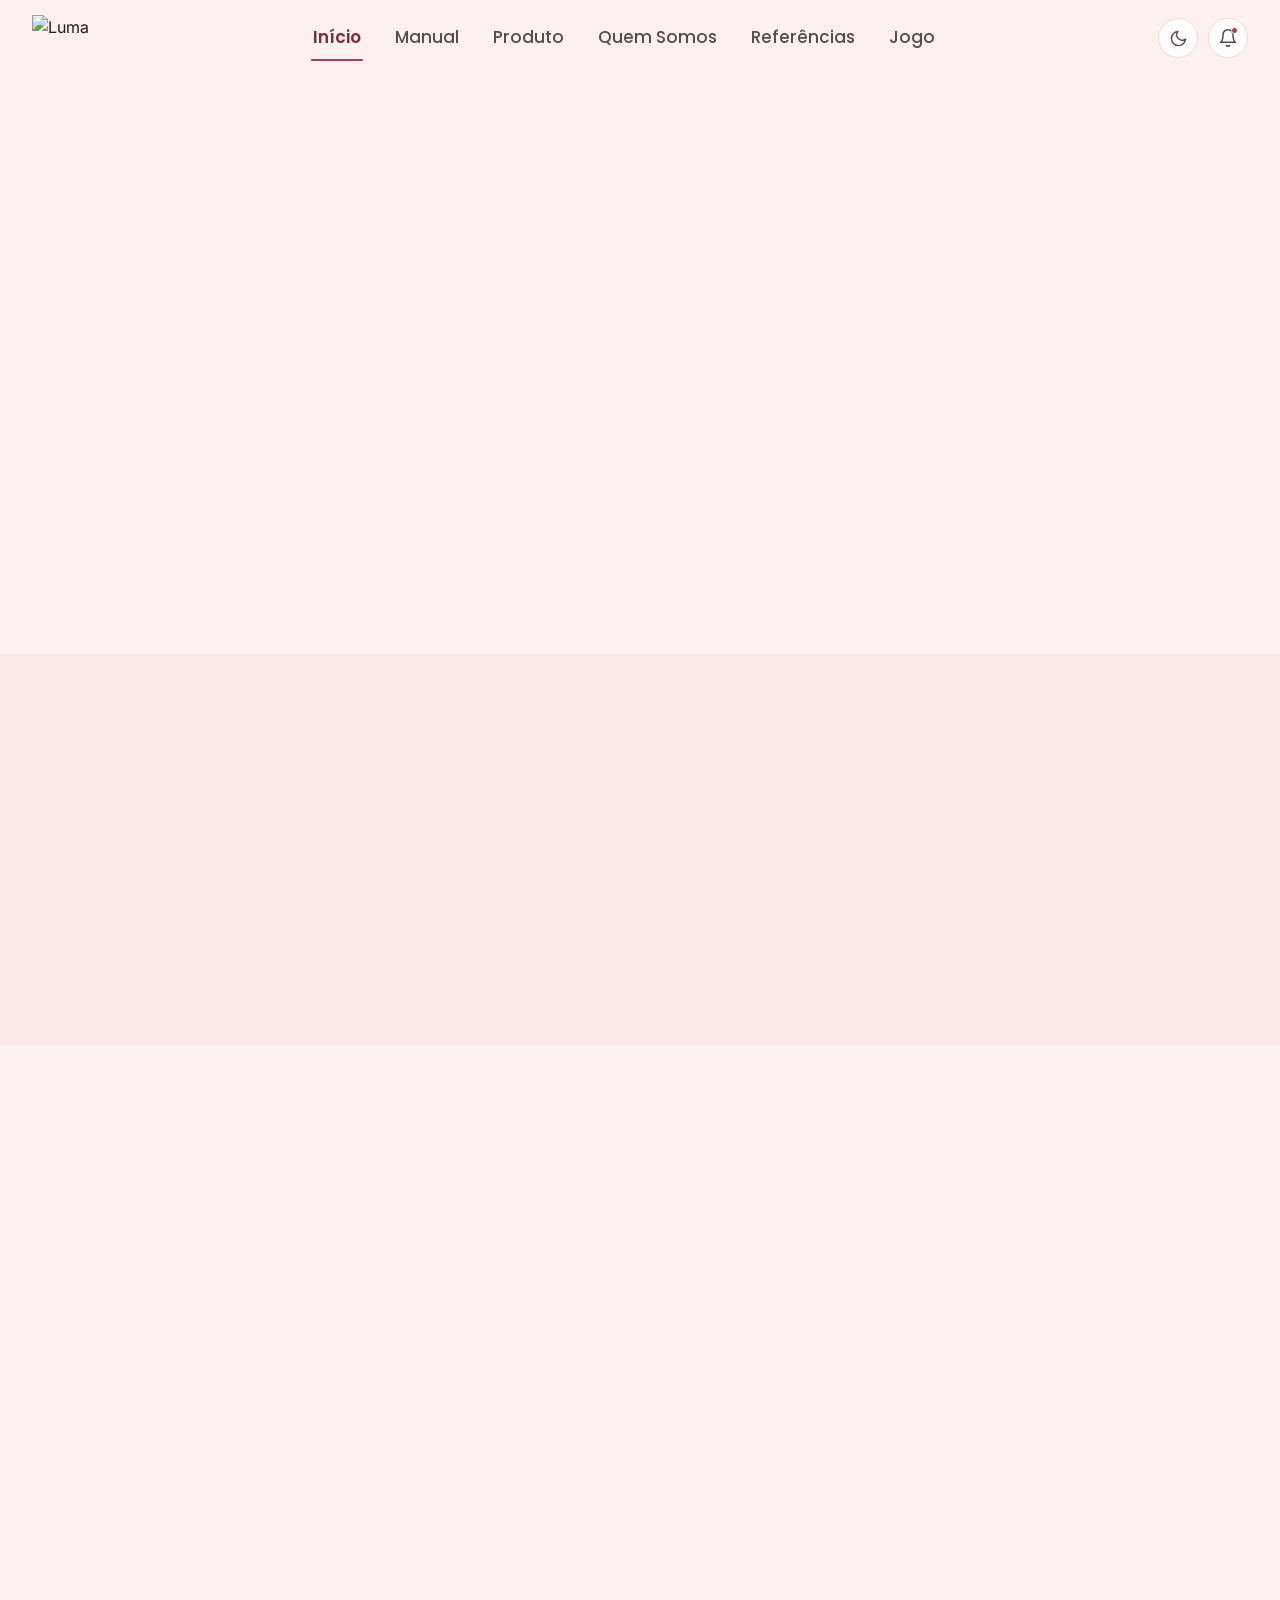
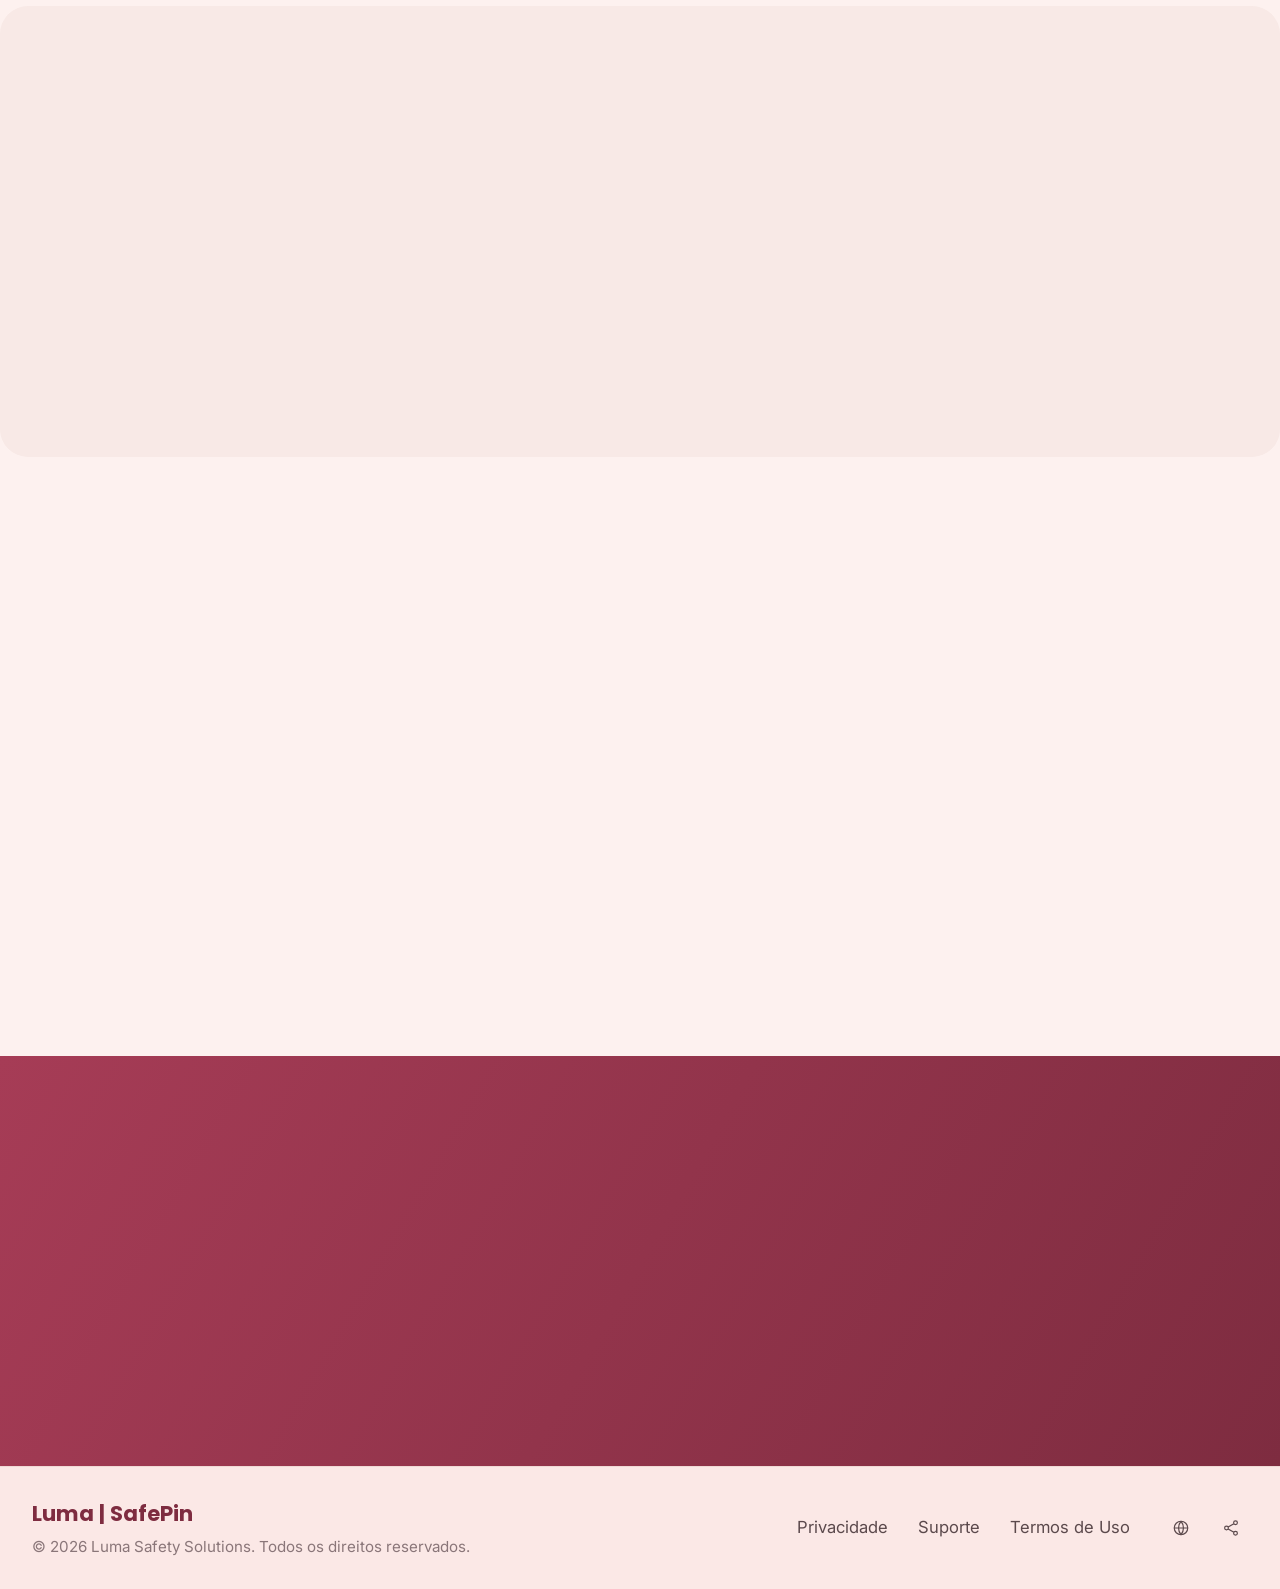
==== commit f9ddbe6b: "Correção" ====
--- a/index.html
+++ b/index.html
@@ -29,16 +29,16 @@
 <!-- HEADER -->
 <header class="site-header" id="siteHeader">
   <div class="wrap header-inner">
-    <a href="inicio.html" class="logo" aria-label="Luma, página inicial">
-    <img src="../img/logo.png" alt="Luma" class="logo-img">
+    <a href="index.html" class="logo" aria-label="Luma, página inicial">
+      <img src="img/logo.png" alt="Luma" class="logo-img">
     </a>
 
     <nav class="main-nav" id="mainNav" aria-label="Navegação principal">
       <ul>
-        <li><a href="inicio.html" class="active" aria-current="page">Início</a></li>
+        <li><a href="index.html" class="active" aria-current="page">Início</a></li>
         <li><a href="../manual/manual.html">Manual</a></li>
         <li><a href="../produto/produto.html">Produto</a></li>
-        <li><a href="../equipe/equipe.html">Quem Somos</a></li>
+        <li><a href="../quemsomos/quemsomos.html">Quem Somos</a></li>
         <li><a href="../referencias/referencias.html">Referências</a></li>
         <li><a href="../jogo/jogo.html">Jogo</a></li>
       </ul>
--- a/style.css
+++ b/style.css
@@ -1,4 +1,6 @@
-
+/* ============================================================
+   LUMA | SafePin — Design tokens
+   ============================================================ */
 :root{
   --bg:            #fdf1ef;
   --bg-soft:       #fbe8e6;
@@ -25,7 +27,10 @@
   --bg-translucent: rgba(253,241,239,.85);
 }
 
-
+/* ============================================================
+   Modo escuro — mesmas variáveis, valores diferentes.
+   Ativado via atributo data-theme="dark" na <html>.
+   ============================================================ */
 :root[data-theme="dark"]{
   --bg:            #1c1417;
   --bg-soft:       #241a1e;
@@ -89,7 +94,9 @@
   *{ animation-duration:.001ms !important; transition-duration:.001ms !important; }
 }
 
-
+/* ============================================================
+   Buttons
+   ============================================================ */
 .btn{
   display:inline-flex; align-items:center; justify-content:center; gap:8px;
   border:none; border-radius:var(--radius-pill);
@@ -110,7 +117,9 @@
 .btn-outline-light:hover{ background:rgba(255,255,255,.12); }
 .btn-block{ width:100%; }
 
-
+/* ============================================================
+   Header
+   ============================================================ */
 .site-header{
   position:sticky; top:0; z-index:200;
   background:var(--bg-translucent);
@@ -202,7 +211,9 @@
 .hamburger.open span:nth-child(2){ opacity:0; }
 .hamburger.open span:nth-child(3){ transform:translateY(-6px) rotate(-45deg); }
 
-
+/* ============================================================
+   Hero
+   ============================================================ */
 .hero{ padding:96px 0 64px; text-align:center; }
 .hero-inner{ max-width:760px; }
 .eyebrow{
@@ -213,7 +224,7 @@
 .hero h1{ font-size:clamp(2rem, 4.2vw, 3.1rem); font-weight:700; letter-spacing:-.01em; }
 .hero-sub{ margin:22px auto 0; max-width:560px; color:var(--ink-soft); font-size:1.05rem; }
 
-
+/* ---------- Hero (Home): duas colunas com mockup do dispositivo ---------- */
 .hero-split{ padding:88px 0 70px; }
 .hero-split-inner{
   display:grid; grid-template-columns:1.05fr .95fr; gap:56px; align-items:center; text-align:left;
@@ -245,7 +256,9 @@
 .signal-bar span{ display:block; height:100%; width:82%; background:var(--wine); border-radius:4px; }
 .device-status small{ font-size:.65rem; letter-spacing:.05em; color:var(--muted); text-transform:uppercase; font-weight:600; }
 
-
+/* ============================================================
+   Testimonials
+   ============================================================ */
 .testimonials{ padding:24px 0 90px; }
 .testimonial-grid{
   display:grid;
@@ -293,7 +306,9 @@
 .feature-copy p{ margin:0; font-size:.9rem; color:var(--ink-soft); }
 .feature-img{ width:42%; height:100%; object-fit:cover; min-height:220px; }
 
-
+/* ============================================================
+   Problema (seção "Um desafio invisível, mas real")
+   ============================================================ */
 .problem{ background:var(--card); padding:70px 0; }
 .problem-inner{ display:grid; grid-template-columns:1fr 1fr; gap:48px; align-items:start; }
 .problem-copy h2{ font-size:1.5rem; font-weight:700; margin-bottom:16px; }
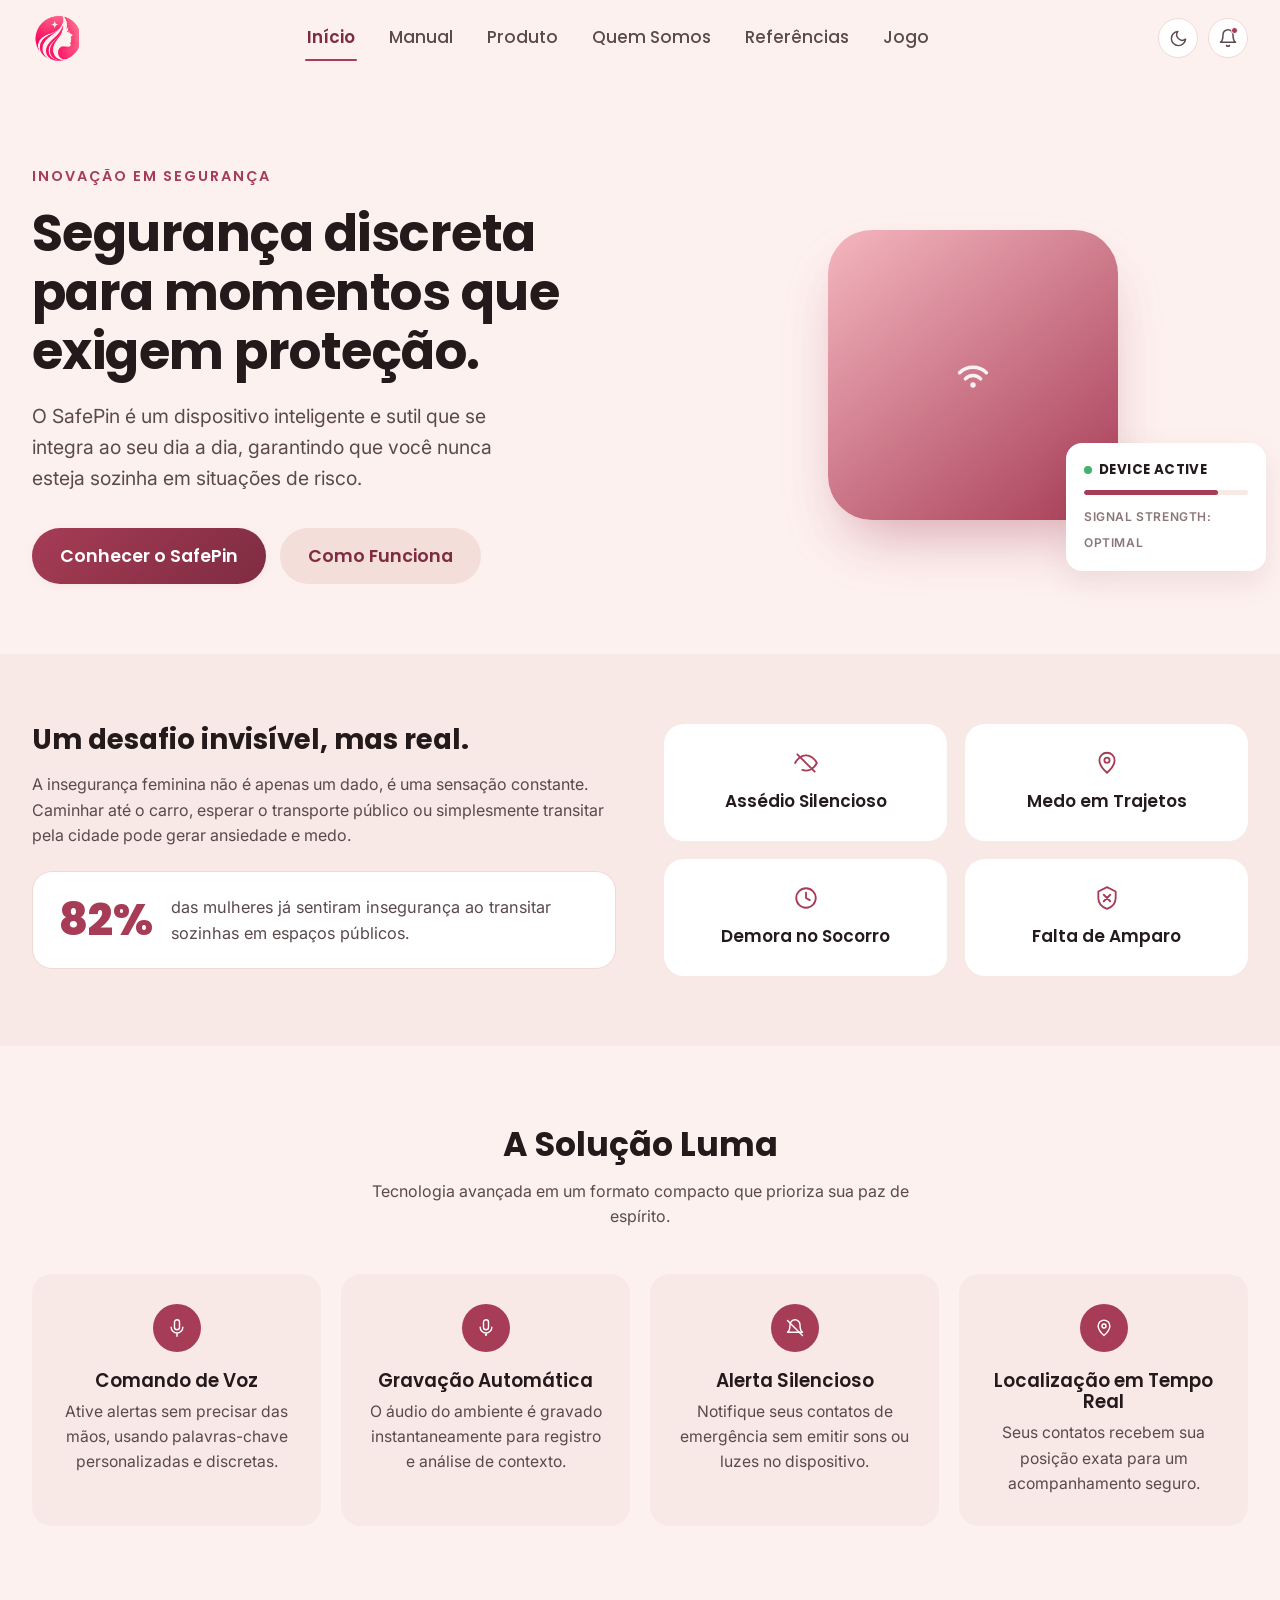
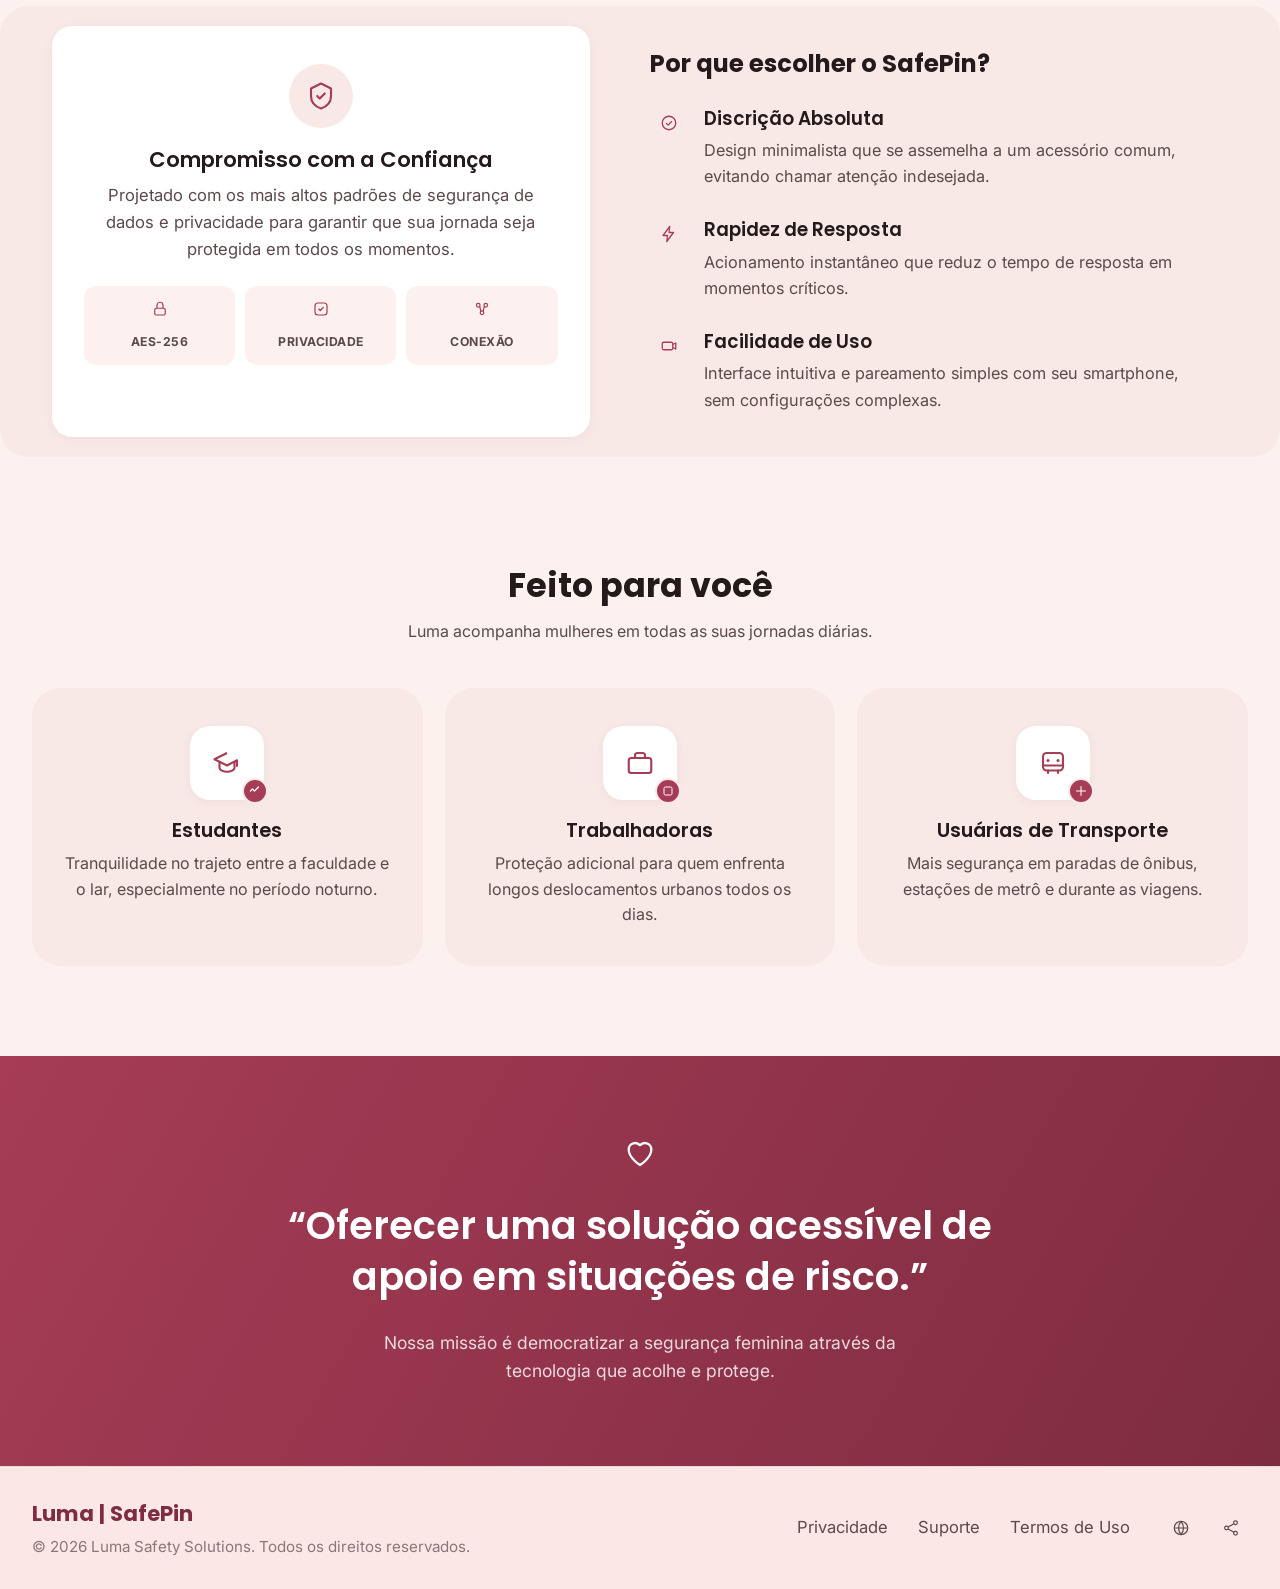
==== commit 6b9bf074: "Toques finais" ====
--- a/index.html
+++ b/index.html
@@ -30,7 +30,7 @@
 <header class="site-header" id="siteHeader">
   <div class="wrap header-inner">
     <a href="index.html" class="logo" aria-label="Luma, página inicial">
-      <img src="img/logo.png" alt="Luma" class="logo-img">
+      <img src="./jogo/img/logo-icon.png" alt="Luma" class="logo-img">
     </a>
 
     <nav class="main-nav" id="mainNav" aria-label="Navegação principal">
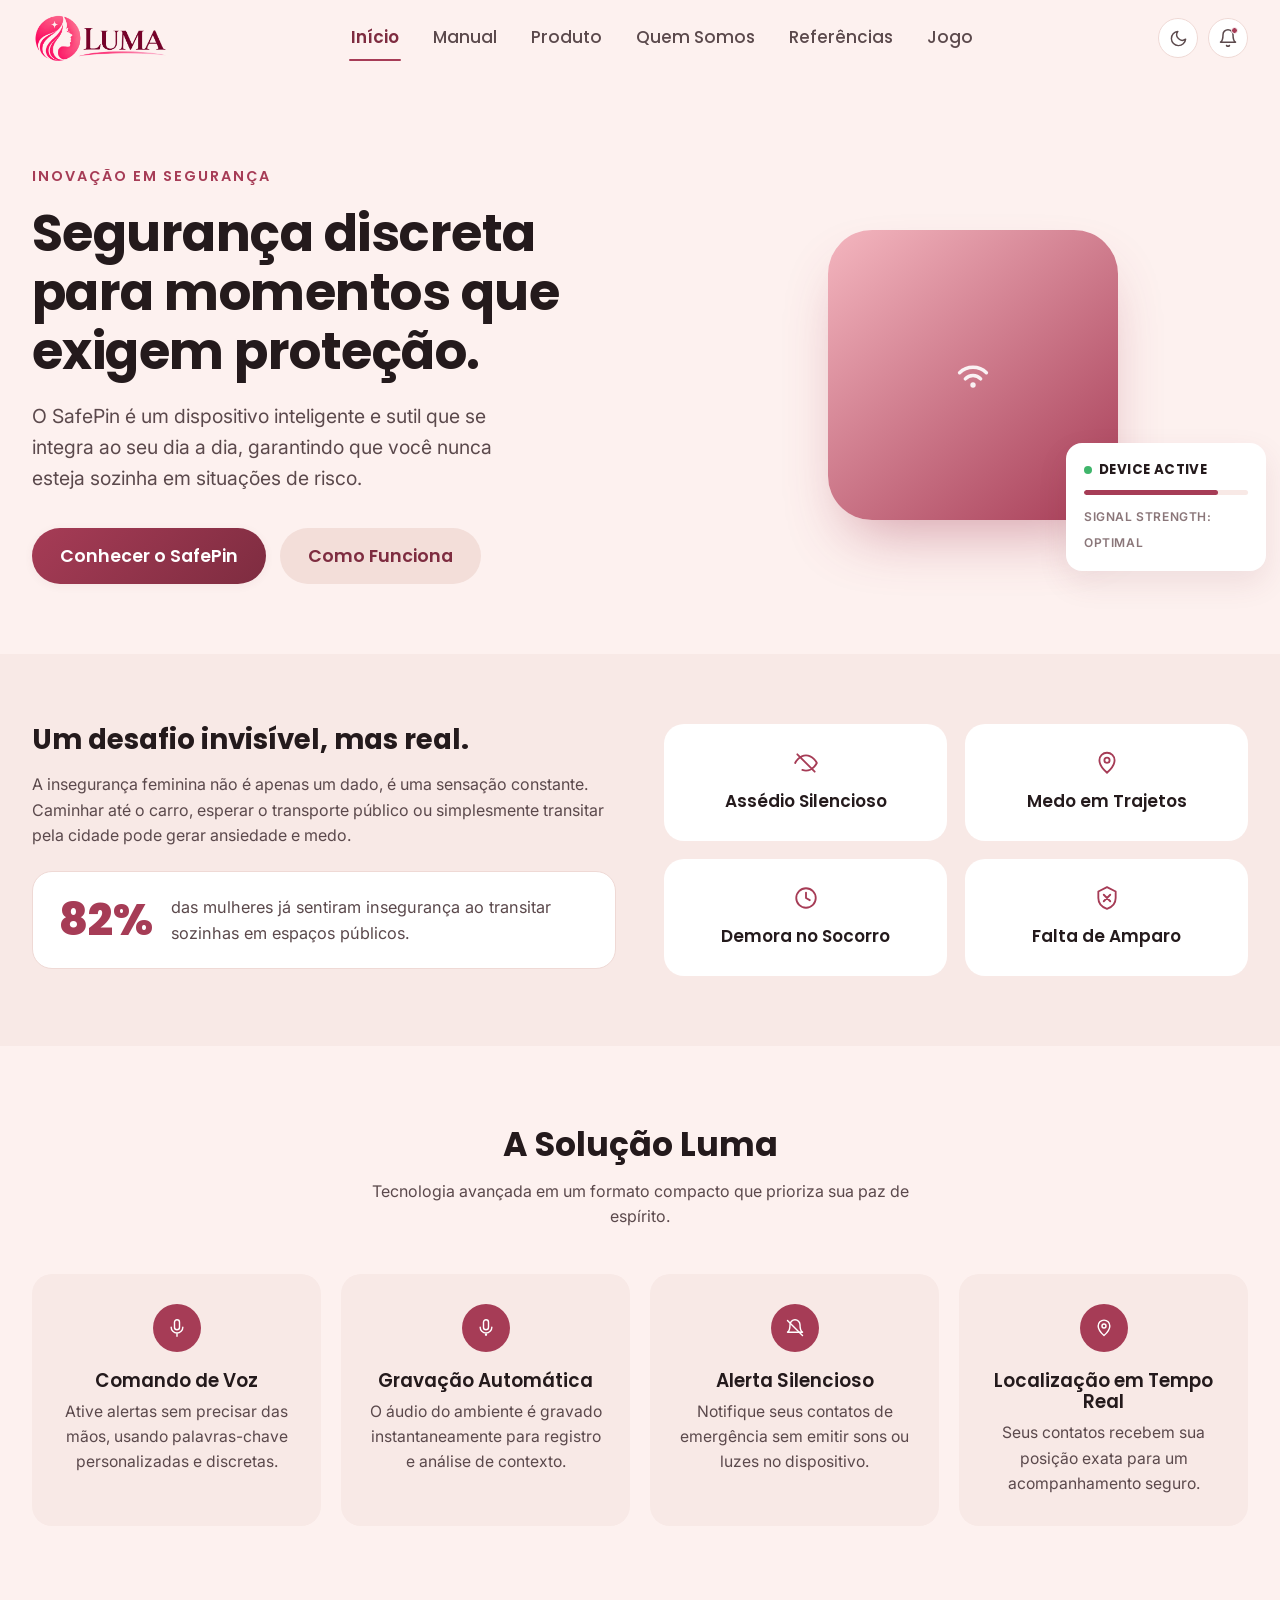
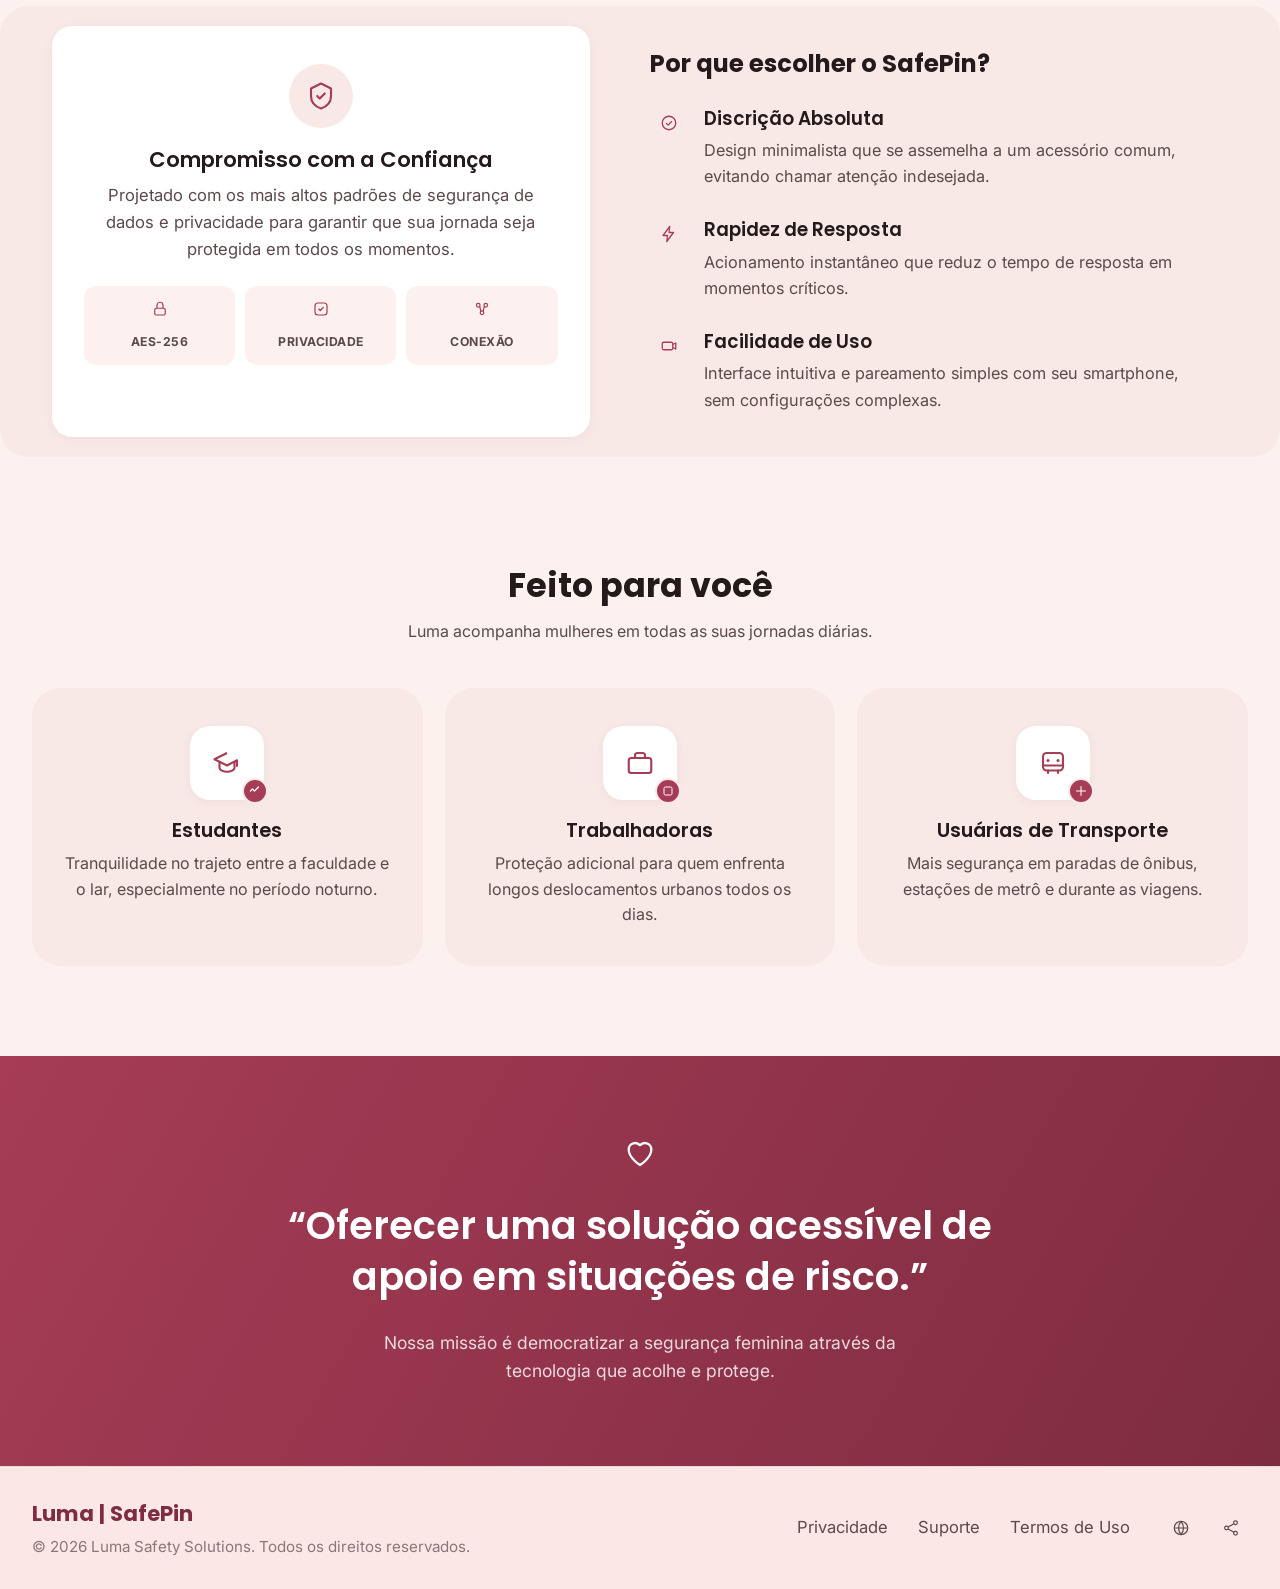
==== commit b120dc42: "última correção da logo" ====
--- a/index.html
+++ b/index.html
@@ -30,7 +30,7 @@
 <header class="site-header" id="siteHeader">
   <div class="wrap header-inner">
     <a href="index.html" class="logo" aria-label="Luma, página inicial">
-      <img src="./jogo/img/logo-icon.png" alt="Luma" class="logo-img">
+      <img src="./jogo/img/logo.png" alt="Luma" class="logo-img">
     </a>
 
     <nav class="main-nav" id="mainNav" aria-label="Navegação principal">
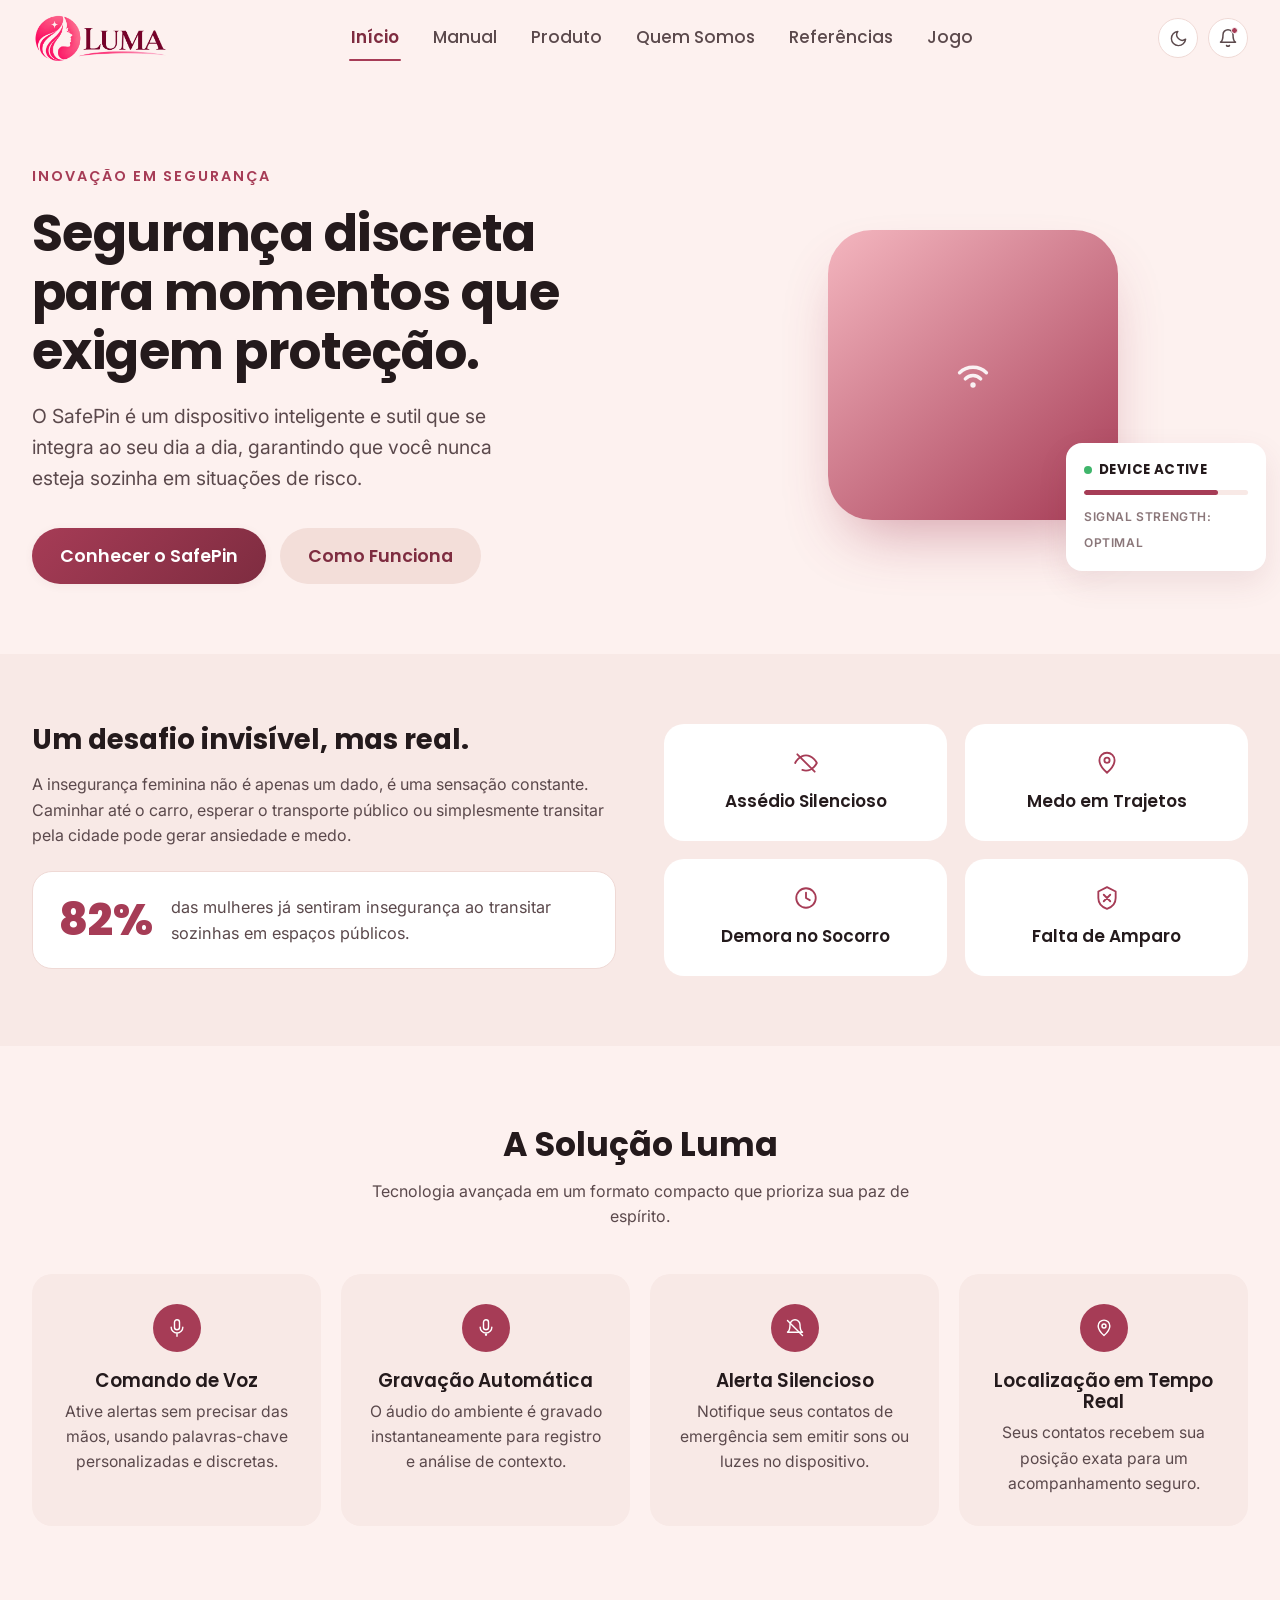
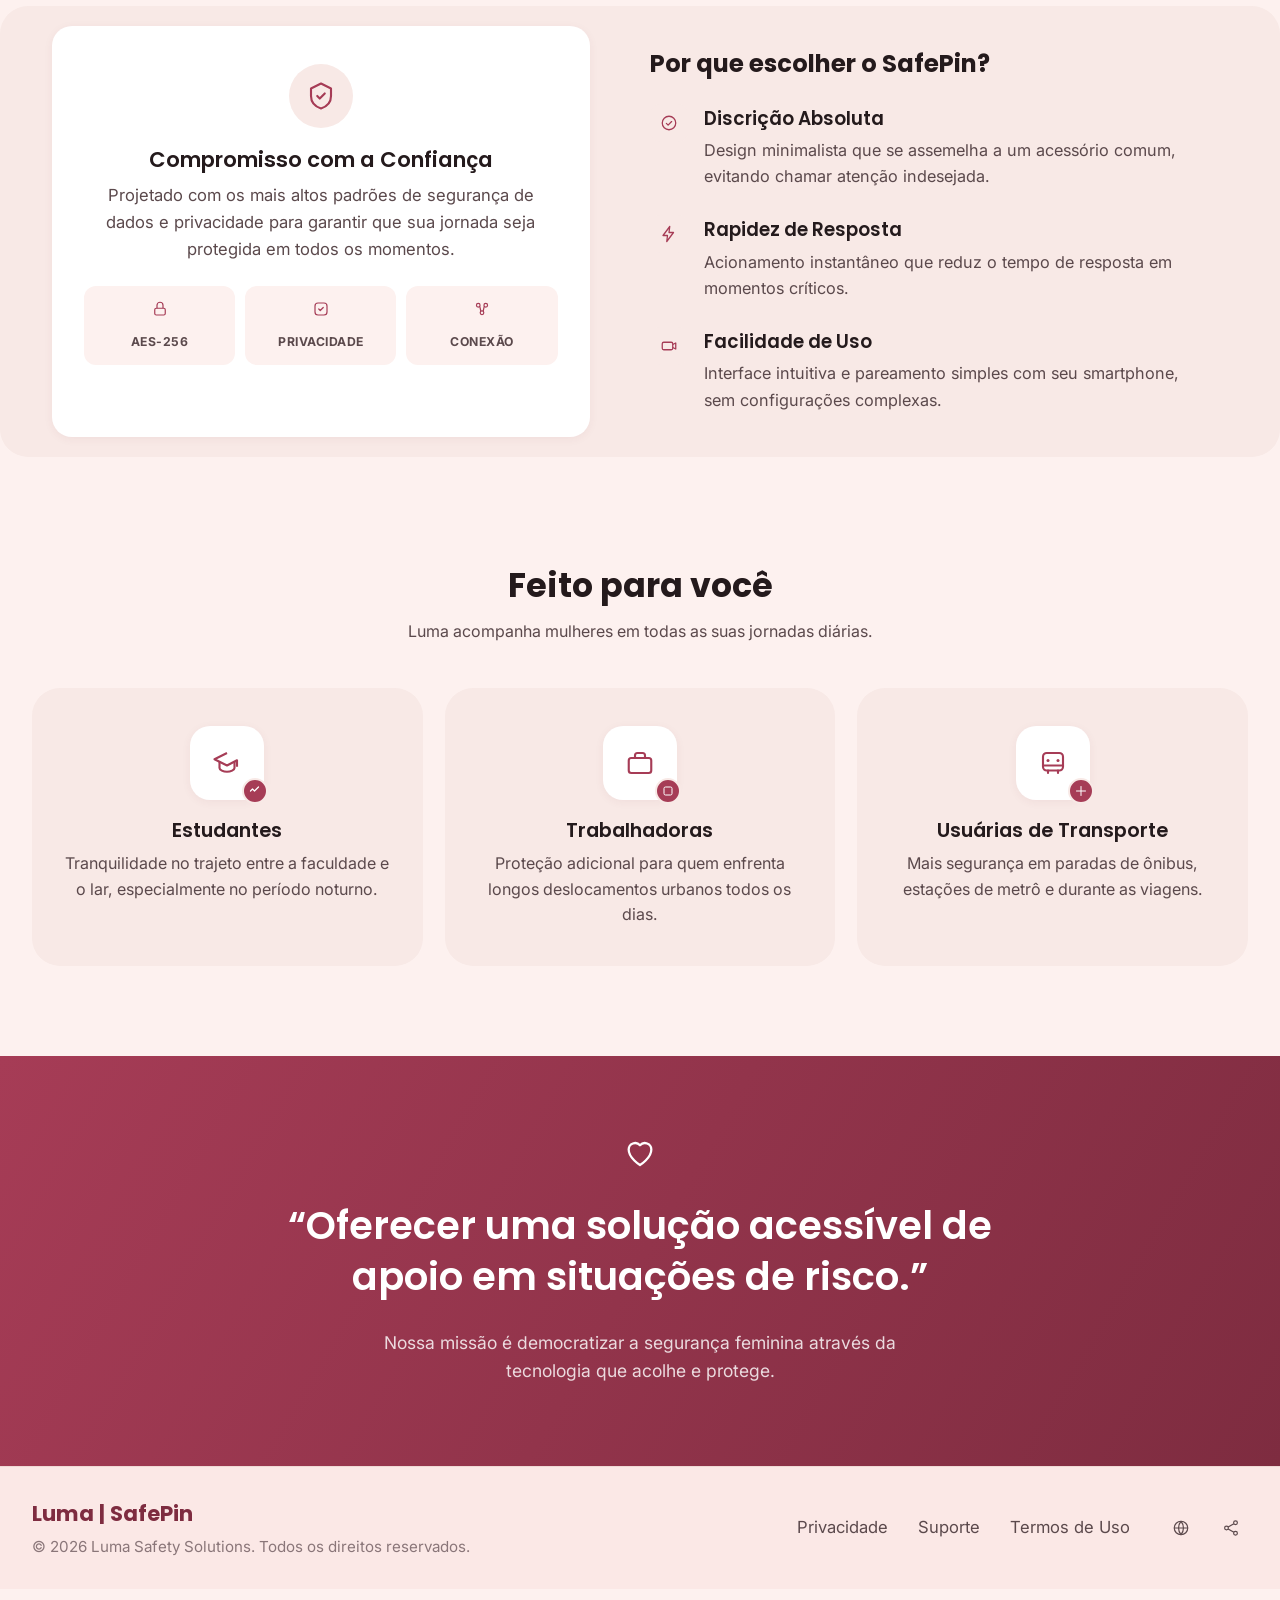
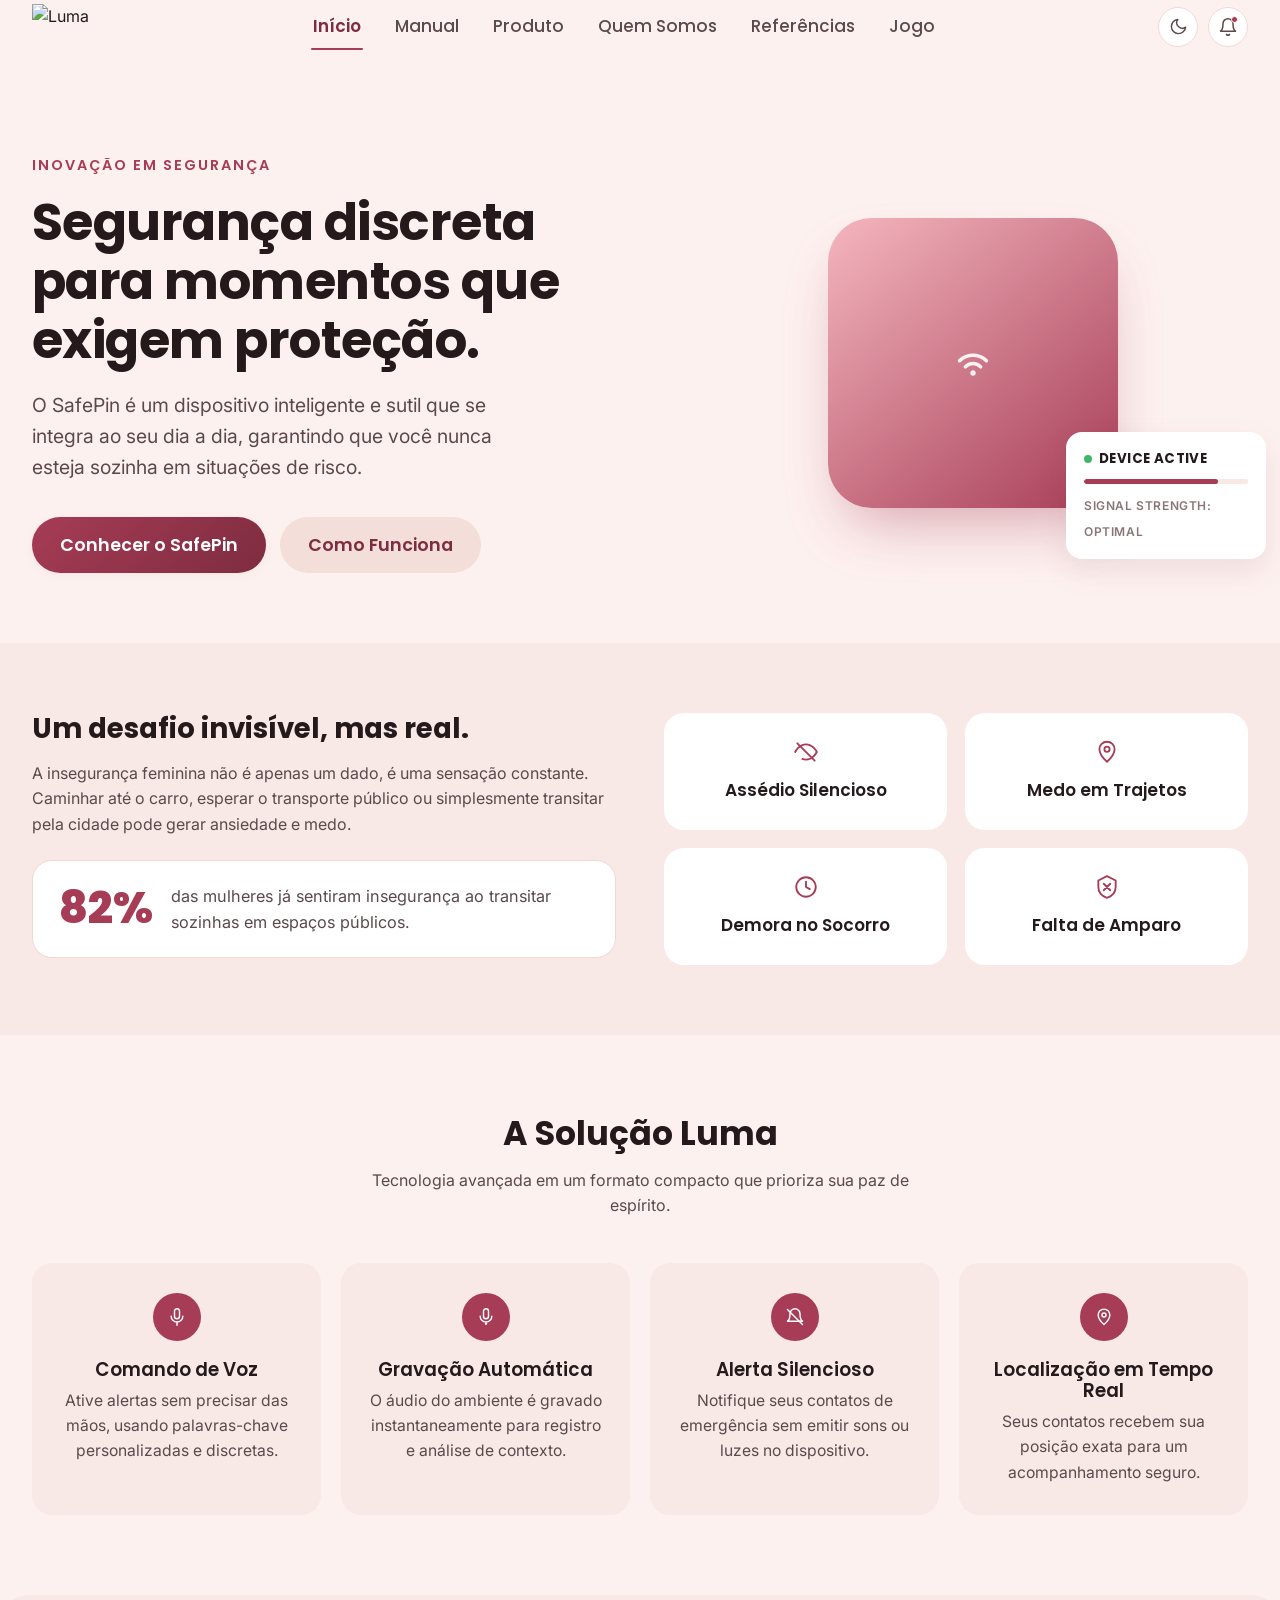
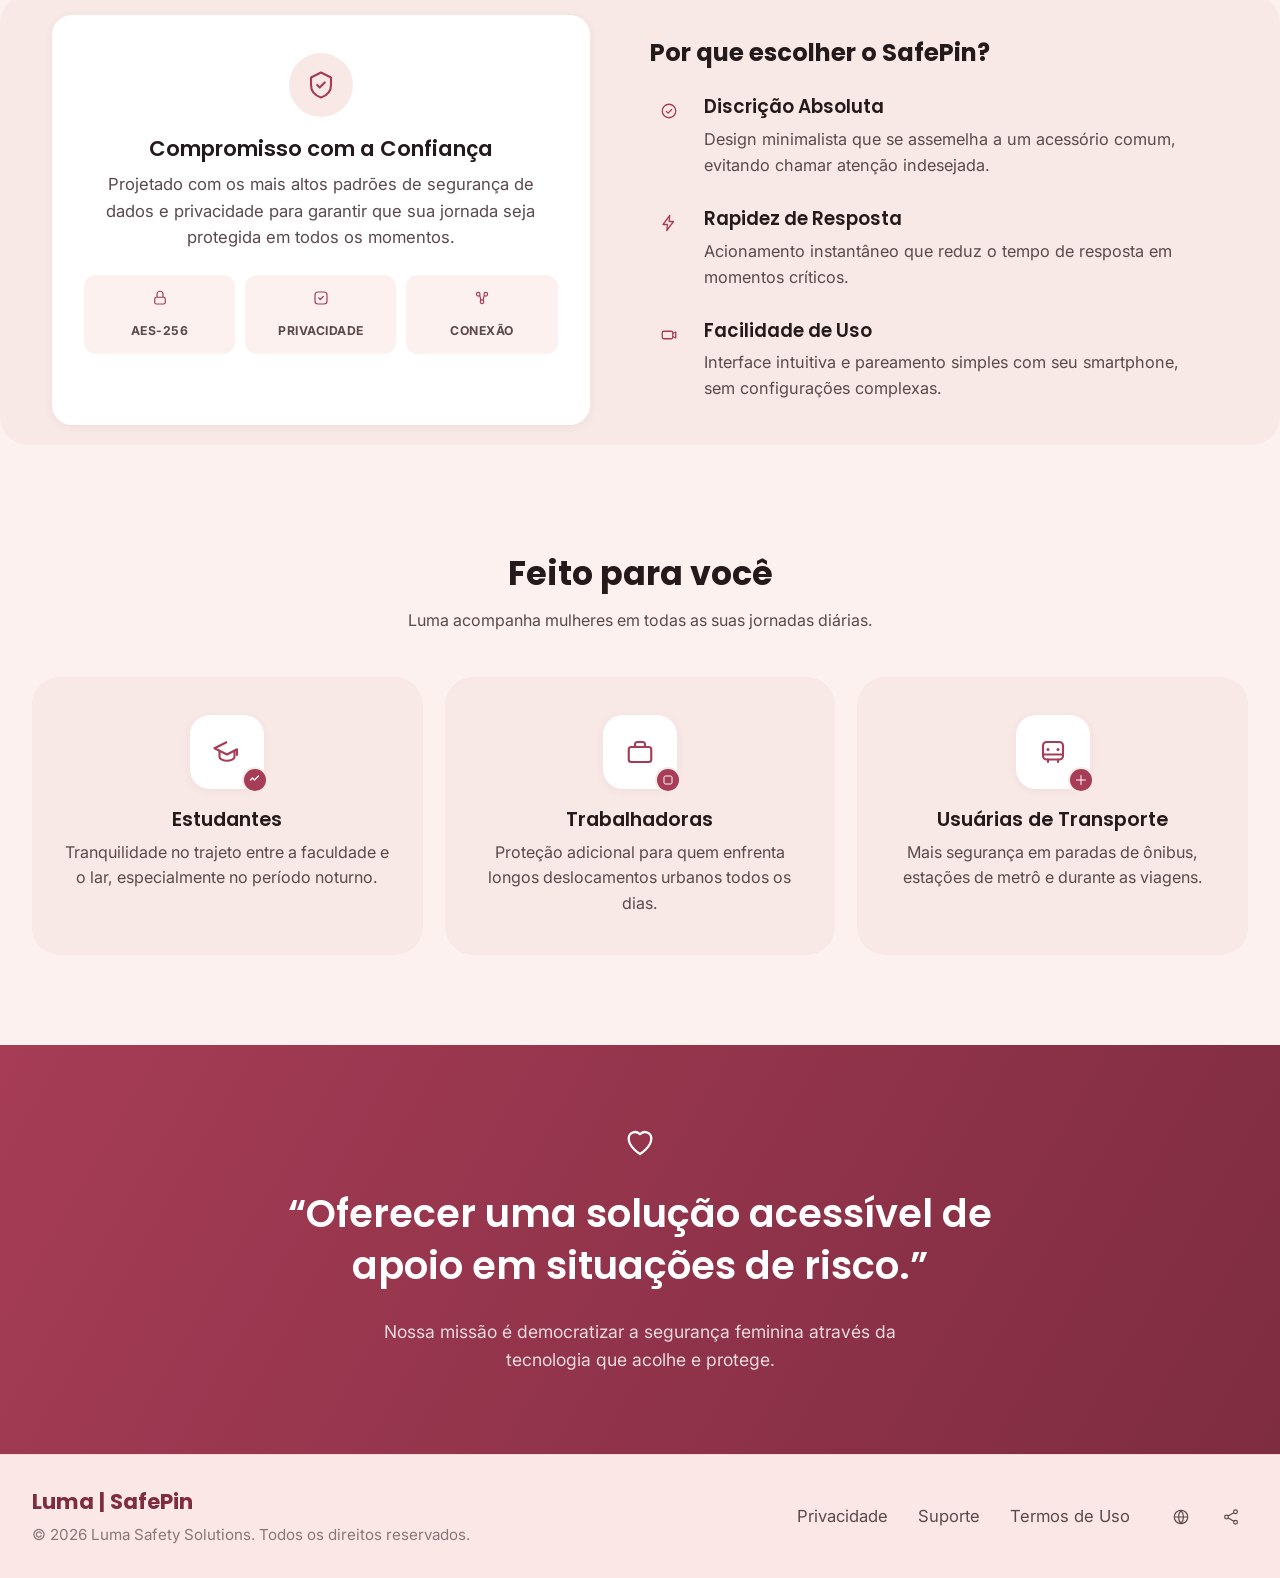
==== commit 507ff9f7: "Adiciona responsividade mobile na pagina inicial" ====
--- a/index.html
+++ b/index.html
@@ -383,3 +383,411 @@
 <script src="index.js"></script>
 </body>
 </html>
+
+<!DOCTYPE html>
+<html lang="pt-BR">
+<head>
+<meta charset="UTF-8">
+<script>document.documentElement.classList.add('js-enabled');</script>
+<script>
+  // Aplica o tema salvo antes da página pintar, pra não piscar claro->escuro.
+  try {
+    var savedTheme = localStorage.getItem('luma-theme');
+    var prefersDark = window.matchMedia && window.matchMedia('(prefers-color-scheme: dark)').matches;
+    if (savedTheme === 'dark' || (!savedTheme && prefersDark)) {
+      document.documentElement.setAttribute('data-theme', 'dark');
+    }
+  } catch (e) {}
+</script>
+<meta name="viewport" content="width=device-width, initial-scale=1.0">
+<title>Luma SafePin | Segurança discreta para momentos que exigem proteção</title>
+<meta name="description" content="SafePin é um dispositivo vestível de proteção pessoal que ativa alertas por comando de voz, envia localização em tempo real e conecta você à sua rede de confiança.">
+<link rel="icon" href="img/logo-icon.png">
+<link rel="preconnect" href="https://fonts.googleapis.com">
+<link rel="preconnect" href="https://fonts.gstatic.com" crossorigin>
+<link href="https://fonts.googleapis.com/css2?family=Poppins:wght@500;600;700;800&family=Inter:wght@400;500;600;700&display=swap" rel="stylesheet">
+<link rel="stylesheet" href="style.css">
+</head>
+<body>
+
+<a class="skip-link" href="#main">Pular para o conteúdo</a>
+
+<!-- HEADER -->
+<header class="site-header" id="siteHeader">
+  <div class="wrap header-inner">
+    <a href="index.html" class="logo" aria-label="Luma, página inicial">
+      <img src="img/logo.png" alt="Luma" class="logo-img">
+    </a>
+
+    <nav class="main-nav" id="mainNav" aria-label="Navegação principal">
+      <ul>
+        <li><a href="index.html" class="active" aria-current="page">Início</a></li>
+        <li><a href="manual/manual.html">Manual</a></li>
+        <li><a href="produto/produto.html">Produto</a></li>
+        <li><a href="quemsomos/quemsomos.html">Quem Somos</a></li>
+        <li><a href="referencias/referencias.html">Referências</a></li>
+        <li><a href="jogo/jogo.html">Jogo</a></li>
+      </ul>
+    </nav>
+
+    <div class="header-actions">
+
+      <button class="icon-btn theme-toggle" id="themeToggleBtn" aria-label="Alternar modo escuro" aria-pressed="false">
+        <svg class="icon-moon" width="19" height="19" viewBox="0 0 24 24" fill="none" aria-hidden="true"><path d="M21 12.8A9 9 0 1111.2 3 7 7 0 0021 12.8z" stroke="currentColor" stroke-width="1.8" stroke-linejoin="round"/></svg>
+        <svg class="icon-sun" width="19" height="19" viewBox="0 0 24 24" fill="none" aria-hidden="true"><circle cx="12" cy="12" r="4.2" stroke="currentColor" stroke-width="1.8"/><path d="M12 2.5v2.5M12 19v2.5M4.9 4.9l1.8 1.8M17.3 17.3l1.8 1.8M2.5 12H5M19 12h2.5M4.9 19.1l1.8-1.8M17.3 6.7l1.8-1.8" stroke="currentColor" stroke-width="1.8" stroke-linecap="round"/></svg>
+      </button>
+
+      <div class="icon-menu">
+        <button class="icon-btn" id="bellBtn" aria-haspopup="true" aria-expanded="false" aria-label="Notificações">
+          <svg width="20" height="20" viewBox="0 0 24 24" fill="none" aria-hidden="true"><path d="M18 8a6 6 0 10-12 0c0 7-3 9-3 9h18s-3-2-3-9" stroke="currentColor" stroke-width="1.8" stroke-linecap="round" stroke-linejoin="round"/><path d="M13.73 21a2 2 0 01-3.46 0" stroke="currentColor" stroke-width="1.8" stroke-linecap="round" stroke-linejoin="round"/></svg>
+          <span class="dot" aria-hidden="true"></span>
+        </button>
+        <div class="dropdown" id="bellDropdown" role="menu">
+          <p class="dropdown-title">Notificações</p>
+          <div class="notif-item">
+            <span class="notif-dot"></span>
+            <div>
+              <strong>Check-in confirmado</strong>
+              <p>Você chegou em casa com segurança às 22h14.</p>
+            </div>
+          </div>
+          <div class="notif-item">
+            <span class="notif-dot muted"></span>
+            <div>
+              <strong>Contato adicionado</strong>
+              <p>Beatriz Soares agora é sua contato de confiança.</p>
+            </div>
+          </div>
+          <div class="notif-item">
+            <span class="notif-dot muted"></span>
+            <div>
+              <strong>Bateria do SafePin</strong>
+              <p>78% — dura cerca de 4 dias no seu ritmo de uso.</p>
+            </div>
+          </div>
+        </div>
+      </div>
+
+      <button class="hamburger" id="hamburgerBtn" aria-label="Abrir menu" aria-expanded="false" aria-controls="mainNav">
+        <span></span><span></span><span></span>
+      </button>
+    </div>
+  </div>
+</header>
+
+<main id="main">
+
+  <!-- HERO -->
+  <section class="hero hero-split">
+    <div class="wrap hero-split-inner">
+      <div data-reveal>
+        <p class="eyebrow">Inovação em segurança</p>
+        <h1>Segurança discreta para momentos que exigem proteção.</h1>
+        <p class="hero-sub">O SafePin é um dispositivo inteligente e sutil que se integra ao seu dia a dia,
+          garantindo que você nunca esteja sozinha em situações de risco.</p>
+        <div class="hero-actions">
+          <button class="btn btn-primary" data-open-modal="interest">Conhecer o SafePin</button>
+          <a href="manual/manual.html" class="btn btn-secondary">Como Funciona</a>
+        </div>
+      </div>
+
+      <div class="device-mock" data-reveal>
+        <div class="device-card">
+          <svg width="46" height="46" viewBox="0 0 24 24" fill="none" aria-hidden="true">
+            <path d="M8 14a5.5 5.5 0 018 0M5 10.8a10 10 0 0114 0" stroke="currentColor" stroke-width="1.8" stroke-linecap="round"/>
+            <circle cx="12" cy="17.2" r="1.4" fill="currentColor"/>
+          </svg>
+        </div>
+        <div class="device-status">
+          <div class="status-row"><span class="status-led"></span> DEVICE ACTIVE</div>
+          <div class="signal-bar"><span></span></div>
+          <small>Signal strength: optimal</small>
+        </div>
+      </div>
+    </div>
+  </section>
+
+  <!-- PROBLEMA -->
+  <section class="problem">
+    <div class="wrap problem-inner">
+      <div class="problem-copy" data-reveal>
+        <h2>Um desafio invisível, mas real.</h2>
+        <p>A insegurança feminina não é apenas um dado, é uma sensação constante. Caminhar até o
+          carro, esperar o transporte público ou simplesmente transitar pela cidade pode gerar
+          ansiedade e medo.</p>
+        <div class="stat-banner">
+          <span class="stat-number">82%</span>
+          <p>das mulheres já sentiram insegurança ao transitar sozinhas em espaços públicos.</p>
+        </div>
+      </div>
+
+      <div class="problem-grid" data-reveal>
+        <article class="problem-card">
+          <svg width="26" height="26" viewBox="0 0 24 24" fill="none"><path d="M2 12s3.5-7 10-7 10 7 10 7-3.5 7-10 7c-1.2 0-2.3-.22-3.4-.6M4 4l16 16" stroke="currentColor" stroke-width="1.7" stroke-linecap="round" stroke-linejoin="round"/></svg>
+          <span>Assédio Silencioso</span>
+        </article>
+        <article class="problem-card">
+          <svg width="26" height="26" viewBox="0 0 24 24" fill="none"><path d="M12 21s7-6.2 7-11.5A7 7 0 005 9.5C5 14.8 12 21 12 21z" stroke="currentColor" stroke-width="1.7" stroke-linejoin="round"/><circle cx="12" cy="9.5" r="2.4" stroke="currentColor" stroke-width="1.7"/></svg>
+          <span>Medo em Trajetos</span>
+        </article>
+        <article class="problem-card">
+          <svg width="26" height="26" viewBox="0 0 24 24" fill="none"><circle cx="12" cy="12" r="9" stroke="currentColor" stroke-width="1.7"/><path d="M12 7v5l3.5 2" stroke="currentColor" stroke-width="1.7" stroke-linecap="round" stroke-linejoin="round"/></svg>
+          <span>Demora no Socorro</span>
+        </article>
+        <article class="problem-card">
+          <svg width="26" height="26" viewBox="0 0 24 24" fill="none"><path d="M12 2l8 4v6c0 5-3.5 8.5-8 10-4.5-1.5-8-5-8-10V6l8-4z" stroke="currentColor" stroke-width="1.7" stroke-linejoin="round"/><path d="M9 9l6 6M15 9l-6 6" stroke="currentColor" stroke-width="1.7" stroke-linecap="round"/></svg>
+          <span>Falta de Amparo</span>
+        </article>
+      </div>
+    </div>
+  </section>
+
+  <!-- SOLUÇÃO -->
+  <section class="solution">
+    <div class="wrap">
+      <div class="section-head" data-reveal>
+        <h2>A Solução Luma</h2>
+        <p>Tecnologia avançada em um formato compacto que prioriza sua paz de espírito.</p>
+      </div>
+
+      <div class="solution-grid">
+        <article class="solution-card" data-reveal>
+          <span class="solution-icon">
+            <svg width="20" height="20" viewBox="0 0 24 24" fill="none"><rect x="9" y="2" width="6" height="12" rx="3" stroke="currentColor" stroke-width="1.7"/><path d="M5 11a7 7 0 0014 0M12 18v4" stroke="currentColor" stroke-width="1.7" stroke-linecap="round"/></svg>
+          </span>
+          <h3>Comando de Voz</h3>
+          <p>Ative alertas sem precisar das mãos, usando palavras-chave personalizadas e discretas.</p>
+        </article>
+        <article class="solution-card" data-reveal>
+          <span class="solution-icon">
+            <svg width="20" height="20" viewBox="0 0 24 24" fill="none"><rect x="9" y="2" width="6" height="12" rx="3" stroke="currentColor" stroke-width="1.7"/><path d="M5 11a7 7 0 0014 0" stroke="currentColor" stroke-width="1.7" stroke-linecap="round"/><circle cx="12" cy="20" r="1.4" fill="currentColor"/></svg>
+          </span>
+          <h3>Gravação Automática</h3>
+          <p>O áudio do ambiente é gravado instantaneamente para registro e análise de contexto.</p>
+        </article>
+        <article class="solution-card" data-reveal>
+          <span class="solution-icon">
+            <svg width="20" height="20" viewBox="0 0 24 24" fill="none"><path d="M18 8a6 6 0 10-12 0c0 7-3 9-3 9h18s-3-2-3-9" stroke="currentColor" stroke-width="1.7" stroke-linecap="round" stroke-linejoin="round"/><path d="M3 3l18 18" stroke="currentColor" stroke-width="1.7" stroke-linecap="round"/></svg>
+          </span>
+          <h3>Alerta Silencioso</h3>
+          <p>Notifique seus contatos de emergência sem emitir sons ou luzes no dispositivo.</p>
+        </article>
+        <article class="solution-card" data-reveal>
+          <span class="solution-icon">
+            <svg width="20" height="20" viewBox="0 0 24 24" fill="none"><path d="M12 21s7-6.2 7-11.5A7 7 0 005 9.5C5 14.8 12 21 12 21z" stroke="currentColor" stroke-width="1.7" stroke-linejoin="round"/><circle cx="12" cy="9.5" r="2.4" stroke="currentColor" stroke-width="1.7"/></svg>
+          </span>
+          <h3>Localização em Tempo Real</h3>
+          <p>Seus contatos recebem sua posição exata para um acompanhamento seguro.</p>
+        </article>
+      </div>
+    </div>
+  </section>
+
+  <!-- CONFIANÇA -->
+  <section class="trust">
+    <div class="wrap trust-inner">
+      <div class="trust-card" data-reveal>
+        <span class="trust-icon">
+          <svg width="30" height="30" viewBox="0 0 24 24" fill="none"><path d="M12 2l8 4v6c0 5-3.5 8.5-8 10-4.5-1.5-8-5-8-10V6l8-4z" stroke="currentColor" stroke-width="1.7" stroke-linejoin="round"/><path d="M9 12l2 2 4-4" stroke="currentColor" stroke-width="1.7" stroke-linecap="round" stroke-linejoin="round"/></svg>
+        </span>
+        <h3>Compromisso com a Confiança</h3>
+        <p>Projetado com os mais altos padrões de segurança de dados e privacidade para garantir
+          que sua jornada seja protegida em todos os momentos.</p>
+        <div class="trust-badges">
+          <div class="trust-badge">
+            <svg width="18" height="18" viewBox="0 0 24 24" fill="none"><rect x="5" y="11" width="14" height="9" rx="2" stroke="currentColor" stroke-width="1.6"/><path d="M8 11V7a4 4 0 018 0v4" stroke="currentColor" stroke-width="1.6"/></svg>
+            <span>AES-256</span>
+          </div>
+          <div class="trust-badge">
+            <svg width="18" height="18" viewBox="0 0 24 24" fill="none"><rect x="4" y="4" width="16" height="16" rx="4" stroke="currentColor" stroke-width="1.6"/><path d="M9 12l2 2 4-4" stroke="currentColor" stroke-width="1.6" stroke-linecap="round" stroke-linejoin="round"/></svg>
+            <span>PRIVACIDADE</span>
+          </div>
+          <div class="trust-badge">
+            <svg width="18" height="18" viewBox="0 0 24 24" fill="none"><circle cx="7" cy="7" r="2.4" stroke="currentColor" stroke-width="1.6"/><circle cx="17" cy="7" r="2.4" stroke="currentColor" stroke-width="1.6"/><circle cx="12" cy="17" r="2.4" stroke="currentColor" stroke-width="1.6"/><path d="M9 8.5L10.5 15M15 8.5L13.5 15" stroke="currentColor" stroke-width="1.6"/></svg>
+            <span>CONEXÃO</span>
+          </div>
+        </div>
+      </div>
+
+      <div class="why" data-reveal>
+        <h3>Por que escolher o SafePin?</h3>
+
+        <div class="why-item">
+          <span class="why-icon">
+            <svg width="18" height="18" viewBox="0 0 24 24" fill="none"><circle cx="12" cy="12" r="9" stroke="currentColor" stroke-width="1.7"/><path d="M8.5 12.5l2.3 2.3 4.7-4.7" stroke="currentColor" stroke-width="1.7" stroke-linecap="round" stroke-linejoin="round"/></svg>
+          </span>
+          <div>
+            <strong>Discrição Absoluta</strong>
+            <p>Design minimalista que se assemelha a um acessório comum, evitando chamar atenção indesejada.</p>
+          </div>
+        </div>
+
+        <div class="why-item">
+          <span class="why-icon">
+            <svg width="18" height="18" viewBox="0 0 24 24" fill="none"><path d="M13 2L4 14h6l-1 8 9-12h-6l1-8z" stroke="currentColor" stroke-width="1.7" stroke-linejoin="round"/></svg>
+          </span>
+          <div>
+            <strong>Rapidez de Resposta</strong>
+            <p>Acionamento instantâneo que reduz o tempo de resposta em momentos críticos.</p>
+          </div>
+        </div>
+
+        <div class="why-item">
+          <span class="why-icon">
+            <svg width="18" height="18" viewBox="0 0 24 24" fill="none"><rect x="3" y="7" width="14" height="10" rx="2" stroke="currentColor" stroke-width="1.7"/><path d="M17 10l4-2v8l-4-2" stroke="currentColor" stroke-width="1.7" stroke-linejoin="round"/></svg>
+          </span>
+          <div>
+            <strong>Facilidade de Uso</strong>
+            <p>Interface intuitiva e pareamento simples com seu smartphone, sem configurações complexas.</p>
+          </div>
+        </div>
+      </div>
+    </div>
+  </section>
+
+  <!-- PÚBLICO-ALVO -->
+  <section class="audience">
+    <div class="wrap">
+      <div class="section-head" data-reveal>
+        <h2>Feito para você</h2>
+        <p>Luma acompanha mulheres em todas as suas jornadas diárias.</p>
+      </div>
+
+      <div class="audience-grid">
+        <article class="audience-card" data-reveal>
+          <div class="audience-icon-wrap">
+            <span class="audience-icon">
+              <svg width="30" height="30" viewBox="0 0 24 24" fill="none"><path d="M12 4L2 9l10 5 8-4.2V15" stroke="currentColor" stroke-width="1.7" stroke-linejoin="round"/><path d="M6 11v5c0 1.5 3 3 6 3s6-1.5 6-3v-5" stroke="currentColor" stroke-width="1.7" stroke-linejoin="round"/></svg>
+            </span>
+            <span class="audience-badge">
+              <svg width="12" height="12" viewBox="0 0 24 24" fill="none"><path d="M3 12l4-4 4 4 8-8" stroke="white" stroke-width="2.4" stroke-linecap="round" stroke-linejoin="round"/></svg>
+            </span>
+          </div>
+          <h3>Estudantes</h3>
+          <p>Tranquilidade no trajeto entre a faculdade e o lar, especialmente no período noturno.</p>
+        </article>
+
+        <article class="audience-card" data-reveal>
+          <div class="audience-icon-wrap">
+            <span class="audience-icon">
+              <svg width="30" height="30" viewBox="0 0 24 24" fill="none"><rect x="3" y="8" width="18" height="12" rx="2" stroke="currentColor" stroke-width="1.7"/><path d="M8 8V6a2 2 0 012-2h4a2 2 0 012 2v2" stroke="currentColor" stroke-width="1.7"/></svg>
+            </span>
+            <span class="audience-badge">
+              <svg width="12" height="12" viewBox="0 0 24 24" fill="none"><rect x="4" y="4" width="16" height="16" rx="3" stroke="white" stroke-width="2"/></svg>
+            </span>
+          </div>
+          <h3>Trabalhadoras</h3>
+          <p>Proteção adicional para quem enfrenta longos deslocamentos urbanos todos os dias.</p>
+        </article>
+
+        <article class="audience-card" data-reveal>
+          <div class="audience-icon-wrap">
+            <span class="audience-icon">
+              <svg width="30" height="30" viewBox="0 0 24 24" fill="none"><rect x="4" y="4" width="16" height="14" rx="3" stroke="currentColor" stroke-width="1.7"/><path d="M4 14h16M8 18v2M16 18v2" stroke="currentColor" stroke-width="1.7" stroke-linecap="round"/><circle cx="8" cy="10" r="1.2" fill="currentColor"/><circle cx="16" cy="10" r="1.2" fill="currentColor"/></svg>
+            </span>
+            <span class="audience-badge">
+              <svg width="12" height="12" viewBox="0 0 24 24" fill="none"><path d="M12 3v18M3 12h18" stroke="white" stroke-width="2" stroke-linecap="round"/></svg>
+            </span>
+          </div>
+          <h3>Usuárias de Transporte</h3>
+          <p>Mais segurança em paradas de ônibus, estações de metrô e durante as viagens.</p>
+        </article>
+      </div>
+    </div>
+  </section>
+
+  <!-- MISSÃO -->
+  <section class="mission-band">
+    <div class="wrap" data-reveal>
+      <svg width="34" height="34" viewBox="0 0 24 24" fill="none" aria-hidden="true"><path d="M12 20.5s-8-4.9-8-11A4.6 4.6 0 0112 6.5 4.6 4.6 0 0120 9.5c0 6.1-8 11-8 11z" stroke="white" stroke-width="1.6" stroke-linejoin="round"/></svg>
+      <blockquote>&ldquo;Oferecer uma solução acessível de apoio em situações de risco.&rdquo;</blockquote>
+      <p>Nossa missão é democratizar a segurança feminina através da tecnologia que acolhe e protege.</p>
+    </div>
+  </section>
+
+</main>
+
+<!-- FOOTER -->
+<footer class="site-footer">
+  <div class="wrap footer-inner">
+    <div>
+      <p class="footer-brand">Luma | SafePin</p>
+      <p class="footer-copy">© 2026 Luma Safety Solutions. Todos os direitos reservados.</p>
+    </div>
+    <div class="footer-right">
+      <nav aria-label="Links do rodapé">
+        <a href="#">Privacidade</a>
+        <a href="#">Suporte</a>
+        <a href="#">Termos de Uso</a>
+      </nav>
+      <div class="footer-social">
+        <a href="#" aria-label="Site em outro idioma">
+          <svg width="18" height="18" viewBox="0 0 24 24" fill="none"><circle cx="12" cy="12" r="9" stroke="currentColor" stroke-width="1.6"/><path d="M3 12h18M12 3a14 14 0 010 18M12 3a14 14 0 000 18" stroke="currentColor" stroke-width="1.6"/></svg>
+        </a>
+        <a href="#" aria-label="Compartilhar">
+          <svg width="18" height="18" viewBox="0 0 24 24" fill="none"><circle cx="18" cy="5" r="2.5" stroke="currentColor" stroke-width="1.6"/><circle cx="6" cy="12" r="2.5" stroke="currentColor" stroke-width="1.6"/><circle cx="18" cy="19" r="2.5" stroke="currentColor" stroke-width="1.6"/><path d="M8.2 10.8L15.8 6.2M8.2 13.2l7.6 4.6" stroke="currentColor" stroke-width="1.6"/></svg>
+        </a>
+      </div>
+    </div>
+  </div>
+</footer>
+
+<!-- MODAL: cadastro / compra / consultora (mesma base, conteúdo trocado via JS) -->
+<div class="modal-backdrop" id="modalBackdrop">
+  <div class="modal" role="dialog" aria-modal="true" aria-labelledby="modalTitle">
+    <button class="modal-close" id="modalClose" aria-label="Fechar">&times;</button>
+    <h3 id="modalTitle">Título</h3>
+    <p id="modalSubtitle" class="modal-subtitle"></p>
+    <form id="modalForm" novalidate>
+      <label>
+        Nome
+        <input type="text" name="name" required minlength="2" placeholder="Seu nome completo">
+        <span class="field-error"></span>
+      </label>
+      <label>
+        E-mail
+        <input type="email" name="email" required placeholder="voce@email.com">
+        <span class="field-error"></span>
+      </label>
+      <label id="phoneField">
+        Telefone <span class="optional">(opcional)</span>
+        <input type="tel" name="phone" placeholder="(11) 90000-0000">
+      </label>
+      <button type="submit" class="btn btn-primary btn-block">Enviar</button>
+    </form>
+    <div class="modal-success" id="modalSuccess">
+      <svg width="40" height="40" viewBox="0 0 24 24" fill="none"><circle cx="12" cy="12" r="10" stroke="currentColor" stroke-width="1.6"/><path d="M8 12.5l2.5 2.5L16 9.5" stroke="currentColor" stroke-width="1.8" stroke-linecap="round" stroke-linejoin="round"/></svg>
+      <p id="modalSuccessText">Recebemos sua solicitação!</p>
+    </div>
+  </div>
+</div>
+
+<!-- BARRA DE NAVEGAÇÃO MOBILE (só aparece em telas pequenas) -->
+<nav class="mobile-tabbar" aria-label="Navegação rápida">
+  <a href="index.html" class="active" aria-current="page">
+    <span class="tab-pill">
+      <svg width="20" height="20" viewBox="0 0 24 24" fill="none" aria-hidden="true"><path d="M12 2l8 4v6c0 5-3.5 8.5-8 10-4.5-1.5-8-5-8-10V6l8-4z" stroke="currentColor" stroke-width="1.8" stroke-linejoin="round"/></svg>
+      <span>Início</span>
+    </span>
+  </a>
+  <a href="manual/manual.html">
+    <svg width="21" height="21" viewBox="0 0 24 24" fill="none" aria-hidden="true"><rect x="5" y="3" width="14" height="18" rx="2" stroke="currentColor" stroke-width="1.8"/><path d="M9 8h6M9 12h6M9 16h3" stroke="currentColor" stroke-width="1.8" stroke-linecap="round"/></svg>
+    <span>Manual</span>
+  </a>
+  <a href="produto/produto.html">
+    <svg width="21" height="21" viewBox="0 0 24 24" fill="none" aria-hidden="true"><path d="M5 8h14l-1 12H6L5 8z" stroke="currentColor" stroke-width="1.8" stroke-linejoin="round"/><path d="M9 8V6a3 3 0 016 0v2" stroke="currentColor" stroke-width="1.8" stroke-linecap="round"/></svg>
+    <span>Produto</span>
+  </a>
+  <a href="quemsomos/quemsomos.html">
+    <svg width="21" height="21" viewBox="0 0 24 24" fill="none" aria-hidden="true"><circle cx="9" cy="8" r="3" stroke="currentColor" stroke-width="1.7"/><circle cx="17" cy="9" r="2.4" stroke="currentColor" stroke-width="1.7"/><path d="M3 20c1.2-3.6 3.4-5.4 6-5.4s4.8 1.8 6 5.4M15.5 14.8c2 .3 3.4 1.9 4.3 4.6" stroke="currentColor" stroke-width="1.7" stroke-linecap="round"/></svg>
+    <span>Equipe</span>
+  </a>
+</nav>
+
+<button class="scroll-top" id="scrollTopBtn" aria-label="Voltar ao topo">
+  <svg width="18" height="18" viewBox="0 0 24 24" fill="none"><path d="M12 19V5M5 12l7-7 7 7" stroke="currentColor" stroke-width="2" stroke-linecap="round" stroke-linejoin="round"/></svg>
+</button>
+
+<script src="index.js"></script>
+</body>
+</html>
--- a/style.css
+++ b/style.css
@@ -598,3 +598,740 @@
   .why{ padding:32px 22px; }
   .stat-banner{ flex-direction:column; text-align:center; }
 }
+
+/* ============================================================
+   LUMA | SafePin — Design tokens
+   ============================================================ */
+:root{
+  --bg:            #fdf1ef;
+  --bg-soft:       #fbe8e6;
+  --card:          #f8e9e6;
+  --card-alt:      #f3ded9;
+  --white:         #ffffff;
+  --ink:           #241a1c;
+  --ink-soft:      #5b494c;
+  --muted:         #8a7679;
+  --wine:          #a63c56;
+  --wine-dark:     #7e2c40;
+  --wine-light:    #cf6f83;
+  --gold-star:     #b8496a;
+  --border:        #efd9d5;
+  --shadow-sm:     0 2px 10px rgba(122, 45, 65, .06);
+  --shadow-md:     0 12px 30px rgba(122, 45, 65, .10);
+  --radius-sm:     12px;
+  --radius-md:     20px;
+  --radius-lg:     28px;
+  --radius-pill:   999px;
+  --font-display:  'Poppins', sans-serif;
+  --font-body:     'Inter', sans-serif;
+  --header-h:      76px;
+  --bg-translucent: rgba(253,241,239,.85);
+}
+
+/* ============================================================
+   Modo escuro — mesmas variáveis, valores diferentes.
+   Ativado via atributo data-theme="dark" na <html>.
+   ============================================================ */
+:root[data-theme="dark"]{
+  --bg:            #1c1417;
+  --bg-soft:       #241a1e;
+  --card:          #2a1e22;
+  --card-alt:      #33242a;
+  --white:         #2a1e22;
+  --ink:           #f5e9ea;
+  --ink-soft:      #cbb7bb;
+  --muted:         #8f7b7f;
+  --wine:          #e5748f;
+  --wine-dark:     #d45c79;
+  --wine-light:    #f0a3b4;
+  --gold-star:     #e5748f;
+  --border:        #3a2a2f;
+  --shadow-sm:     0 2px 10px rgba(0, 0, 0, .25);
+  --shadow-md:     0 12px 30px rgba(0, 0, 0, .35);
+}
+:root[data-theme="dark"] .mission-band{
+  background:linear-gradient(120deg,#7e2c40 0%,#4a1826 100%);
+}
+:root[data-theme="dark"] .device-card{
+  background:linear-gradient(140deg,#d45c79 0%, #7e2c40 100%);
+}
+:root[data-theme="dark"]{
+  --bg-translucent: rgba(28,20,23,.85);
+}
+
+*,*::before,*::after{ box-sizing:border-box; }
+html{ scroll-behavior:smooth; }
+body{
+  margin:0;
+  background:var(--bg);
+  color:var(--ink);
+  font-family:var(--font-body);
+  font-size:16px;
+  line-height:1.6;
+  -webkit-font-smoothing:antialiased;
+  transition:background-color .25s ease, color .25s ease;
+}
+img{ max-width:100%; display:block; }
+a{ color:inherit; text-decoration:none; }
+ul{ list-style:none; margin:0; padding:0; }
+button{ font-family:inherit; cursor:pointer; }
+h1,h2,h3{ font-family:var(--font-display); color:var(--ink); margin:0; line-height:1.15; }
+
+.wrap{
+  width:100%;
+  max-width:1220px;
+  margin:0 auto;
+  padding:0 32px;
+}
+
+.skip-link{
+  position:absolute; left:-999px; top:0; z-index:999;
+  background:var(--wine); color:#fff; padding:10px 16px; border-radius:0 0 8px 0;
+}
+.skip-link:focus{ left:0; }
+
+@media (prefers-reduced-motion: reduce){
+  html{ scroll-behavior:auto; }
+  *{ animation-duration:.001ms !important; transition-duration:.001ms !important; }
+}
+
+/* ============================================================
+   Buttons
+   ============================================================ */
+.btn{
+  display:inline-flex; align-items:center; justify-content:center; gap:8px;
+  border:none; border-radius:var(--radius-pill);
+  font-family:var(--font-display); font-weight:600; font-size:.95rem;
+  padding:14px 28px; transition:transform .18s ease, box-shadow .18s ease, background .18s ease;
+  white-space:nowrap;
+}
+.btn:active{ transform:scale(.97); }
+.btn-primary{
+  background:linear-gradient(135deg,var(--wine) 0%,var(--wine-dark) 100%);
+  color:#fff; box-shadow:var(--shadow-sm);
+}
+.btn-primary:hover{ box-shadow:var(--shadow-md); transform:translateY(-1px); }
+.btn-sm{ padding:10px 22px; font-size:.85rem; }
+.btn-light{ background:#fff; color:var(--wine-dark); }
+.btn-light:hover{ background:#fff0ef; }
+.btn-outline-light{ background:transparent; color:#fff; border:1.5px solid rgba(255,255,255,.7); }
+.btn-outline-light:hover{ background:rgba(255,255,255,.12); }
+.btn-block{ width:100%; }
+
+/* ============================================================
+   Header
+   ============================================================ */
+.site-header{
+  position:sticky; top:0; z-index:200;
+  background:var(--bg-translucent);
+  backdrop-filter:blur(10px);
+  border-bottom:1px solid transparent;
+  transition:border-color .25s ease, box-shadow .25s ease;
+}
+.site-header.scrolled{ border-color:var(--border); box-shadow:0 4px 20px rgba(122,45,65,.06); }
+
+.header-inner{
+  height:var(--header-h);
+  display:flex; align-items:center; justify-content:space-between; gap:24px;
+}
+.logo{ display:flex; align-items:center; gap:8px; flex-shrink:0; }
+.logo span{
+  font-family:var(--font-display); font-weight:800; font-size:1.15rem;
+  letter-spacing:.03em; color:var(--wine-dark);
+}
+.logo-img{ height:46px; width:auto; display:block; }
+
+.main-nav ul{ display:flex; align-items:center; gap:30px; }
+.main-nav a{
+  font-family:var(--font-display); font-size:.92rem; font-weight:500;
+  color:var(--ink-soft); padding:8px 2px; position:relative;
+  transition:color .18s ease;
+}
+.main-nav a:hover{ color:var(--wine); }
+.main-nav a.active{ color:var(--wine-dark); font-weight:600; }
+.main-nav a.active::after{
+  content:''; position:absolute; left:0; right:0; bottom:-4px; height:2px;
+  background:var(--wine); border-radius:2px;
+}
+
+.header-actions{ display:flex; align-items:center; gap:10px; flex-shrink:0; }
+
+.icon-menu{ position:relative; }
+.icon-btn{
+  position:relative;
+  width:40px; height:40px; border-radius:50%; border:1px solid var(--border);
+  background:var(--white); color:var(--ink-soft);
+  display:flex; align-items:center; justify-content:center;
+  transition:background .18s ease, color .18s ease;
+}
+.icon-btn:hover{ background:var(--card); color:var(--wine-dark); }
+.icon-btn .dot{
+  position:absolute; top:8px; right:9px; width:7px; height:7px; border-radius:50%;
+  background:var(--wine); border:1.5px solid #fff;
+}
+
+/* ---------- Botão de modo escuro ---------- */
+.theme-toggle .icon-sun{ display:none; }
+.theme-toggle .icon-moon{ display:block; }
+:root[data-theme="dark"] .theme-toggle .icon-sun{ display:block; }
+:root[data-theme="dark"] .theme-toggle .icon-moon{ display:none; }
+
+.dropdown{
+  position:absolute; top:calc(100% + 12px); right:0; width:280px;
+  background:var(--white); border:1px solid var(--border); border-radius:var(--radius-md);
+  box-shadow:var(--shadow-md); padding:14px; opacity:0; visibility:hidden;
+  transform:translateY(-6px); transition:opacity .18s ease, transform .18s ease, visibility .18s;
+  z-index:50;
+}
+.icon-menu.open .dropdown{ opacity:1; visibility:visible; transform:translateY(0); }
+.dropdown-title{ font-family:var(--font-display); font-weight:600; font-size:.85rem; margin:2px 6px 10px; color:var(--ink); }
+.dropdown a{
+  display:block; padding:10px 8px; border-radius:10px; font-size:.9rem; color:var(--ink-soft);
+  transition:background .15s ease, color .15s ease;
+}
+.dropdown a:hover{ background:var(--card); color:var(--wine-dark); }
+.dropdown a.danger{ color:var(--wine); }
+
+.notif-item{ display:flex; gap:10px; padding:9px 6px; border-radius:10px; }
+.notif-item:hover{ background:var(--card); }
+.notif-item strong{ display:block; font-size:.85rem; font-weight:600; margin-bottom:2px; }
+.notif-item p{ margin:0; font-size:.8rem; color:var(--muted); line-height:1.4; }
+.notif-dot{ margin-top:5px; width:8px; height:8px; border-radius:50%; background:var(--wine); flex-shrink:0; }
+.notif-dot.muted{ background:#e3c9cd; }
+
+.hamburger{
+  display:none; flex-direction:column; align-items:center; justify-content:center; gap:5px;
+  width:40px; height:40px; border-radius:50%; border:1px solid var(--border);
+  background:var(--white); transition:background .18s ease, border-color .18s ease, transform .12s ease;
+}
+.hamburger:hover{ background:var(--card); }
+.hamburger:active{ transform:scale(.93); }
+.hamburger span{ display:block; height:2px; width:16px; background:var(--ink); border-radius:2px; transition:transform .25s ease, opacity .25s ease; }
+.hamburger.open{ background:var(--card); border-color:var(--wine-light); }
+.hamburger.open span:nth-child(1){ transform:translateY(6px) rotate(45deg); }
+.hamburger.open span:nth-child(2){ opacity:0; }
+.hamburger.open span:nth-child(3){ transform:translateY(-6px) rotate(-45deg); }
+
+/* ============================================================
+   Hero
+   ============================================================ */
+.hero{ padding:96px 0 64px; text-align:center; }
+.hero-inner{ max-width:760px; }
+.eyebrow{
+  font-family:var(--font-display); font-weight:600; font-size:.78rem;
+  letter-spacing:.14em; text-transform:uppercase; color:var(--wine);
+  margin:0 0 18px;
+}
+.hero h1{ font-size:clamp(2rem, 4.2vw, 3.1rem); font-weight:700; letter-spacing:-.01em; }
+.hero-sub{ margin:22px auto 0; max-width:560px; color:var(--ink-soft); font-size:1.05rem; }
+
+/* ---------- Hero (Home): duas colunas com mockup do dispositivo ---------- */
+.hero-split{ padding:88px 0 70px; }
+.hero-split-inner{
+  display:grid; grid-template-columns:1.05fr .95fr; gap:56px; align-items:center; text-align:left;
+}
+.hero-split .eyebrow{ margin-bottom:16px; }
+.hero-split h1{ font-size:clamp(2.1rem,4vw,3rem); }
+.hero-split .hero-sub{ margin:20px 0 0; max-width:480px; }
+.hero-actions{ display:flex; gap:14px; margin-top:34px; flex-wrap:wrap; }
+.btn-secondary{ background:var(--card-alt); color:var(--wine-dark); }
+.btn-secondary:hover{ background:var(--border); }
+
+.device-mock{ position:relative; display:flex; justify-content:center; align-items:center; min-height:340px; }
+.device-card{
+  width:290px; height:290px; border-radius:44px;
+  background:linear-gradient(140deg,#f4b6bf 0%, var(--wine) 100%);
+  box-shadow:0 30px 60px -20px rgba(166,60,86,.45);
+  position:relative;
+  display:flex; align-items:center; justify-content:center;
+}
+.device-card svg{ color:#fff; opacity:.9; }
+.device-status{
+  position:absolute; right:-18px; bottom:-26px; width:200px;
+  background:var(--white); border-radius:16px; padding:16px 18px;
+  box-shadow:var(--shadow-md);
+}
+.device-status .status-row{ display:flex; align-items:center; gap:7px; font-family:var(--font-display); font-size:.72rem; font-weight:700; letter-spacing:.03em; color:var(--ink); }
+.status-led{ width:8px; height:8px; border-radius:50%; background:#3fb56b; flex-shrink:0; }
+.signal-bar{ height:5px; border-radius:4px; background:var(--card); margin:10px 0 8px; overflow:hidden; }
+.signal-bar span{ display:block; height:100%; width:82%; background:var(--wine); border-radius:4px; }
+.device-status small{ font-size:.65rem; letter-spacing:.05em; color:var(--muted); text-transform:uppercase; font-weight:600; }
+
+/* ============================================================
+   Testimonials
+   ============================================================ */
+.testimonials{ padding:24px 0 90px; }
+.testimonial-grid{
+  display:grid;
+  grid-template-columns:1.35fr 1fr;
+  gap:24px;
+}
+.t-card{
+  background:var(--card);
+  border-radius:var(--radius-lg);
+  padding:36px;
+  display:flex; flex-direction:column; justify-content:space-between;
+  gap:26px;
+}
+.t-card--quote{ grid-column:1; grid-row:1; }
+.t-card--stars{ grid-column:2; grid-row:1; }
+.t-card--simple{ grid-column:1; grid-row:2; background:var(--white); border:1px solid var(--border); }
+.t-card--feature{
+  grid-column:2; grid-row:2;
+  background:var(--card);
+  flex-direction:row; align-items:stretch; padding:0; overflow:hidden;
+}
+
+.quote-mark{
+  font-size:3.2rem; font-family:var(--font-display); font-weight:700;
+  color:var(--wine-light); line-height:1; opacity:.8;
+}
+.t-text{ margin:0; font-size:1.05rem; color:var(--ink); }
+.t-card--stars .t-text, .t-card--simple .t-text{ font-size:.98rem; color:var(--ink-soft); font-style:italic; }
+.t-card--quote .t-text{ font-size:1.2rem; line-height:1.5; font-weight:500; }
+
+.stars{ display:flex; gap:4px; color:var(--gold-star); }
+
+.t-person{ display:flex; align-items:center; gap:12px; }
+.t-person img{ width:42px; height:42px; border-radius:50%; object-fit:cover; }
+.t-person strong{ display:block; font-family:var(--font-display); font-size:.92rem; font-weight:600; }
+.t-person span{ display:block; font-size:.8rem; color:var(--muted); }
+
+.feature-copy{ padding:32px; display:flex; flex-direction:column; gap:12px; justify-content:center; }
+.badge-pill{
+  display:inline-flex; align-items:center; gap:6px; align-self:flex-start;
+  background:var(--white); color:var(--wine-dark); font-size:.72rem; font-weight:700;
+  letter-spacing:.05em; text-transform:uppercase; padding:6px 12px; border-radius:var(--radius-pill);
+}
+.feature-copy h3{ font-size:1.15rem; font-weight:600; }
+.feature-copy p{ margin:0; font-size:.9rem; color:var(--ink-soft); }
+.feature-img{ width:42%; height:100%; object-fit:cover; min-height:220px; }
+
+/* ============================================================
+   Problema (seção "Um desafio invisível, mas real")
+   ============================================================ */
+.problem{ background:var(--card); padding:70px 0; }
+.problem-inner{ display:grid; grid-template-columns:1fr 1fr; gap:48px; align-items:start; }
+.problem-copy h2{ font-size:1.5rem; font-weight:700; margin-bottom:16px; }
+.problem-copy p{ color:var(--ink-soft); margin:0 0 22px; }
+.stat-banner{
+  display:flex; align-items:center; gap:18px; background:var(--white); border:1px solid var(--border);
+  border-radius:var(--radius-md); padding:22px 26px;
+}
+.stat-number{ font-family:var(--font-display); font-weight:800; font-size:2.4rem; color:var(--wine); line-height:1; }
+.stat-banner p{ margin:0; font-size:.88rem; color:var(--ink-soft); }
+
+.problem-grid{ display:grid; grid-template-columns:1fr 1fr; gap:18px; }
+.problem-card{
+  background:var(--white); border-radius:var(--radius-md); padding:26px 20px; text-align:center;
+  display:flex; flex-direction:column; align-items:center; gap:12px;
+  transition:transform .2s ease, box-shadow .2s ease;
+}
+.problem-card:hover{ transform:translateY(-3px); box-shadow:var(--shadow-sm); }
+.problem-card svg{ color:var(--wine); }
+.problem-card span{ font-family:var(--font-display); font-weight:600; font-size:.92rem; }
+
+/* ============================================================
+   Solução (grid de 4 funcionalidades)
+   ============================================================ */
+.solution{ padding:80px 0 20px; }
+.solution-grid{ display:grid; grid-template-columns:repeat(4,1fr); gap:20px; margin-top:44px; }
+.solution-card{
+  background:var(--card); border-radius:var(--radius-md); padding:30px 24px; text-align:center;
+  transition:transform .2s ease, box-shadow .2s ease;
+}
+.solution-card:hover{ transform:translateY(-4px); box-shadow:var(--shadow-md); }
+.solution-icon{
+  width:48px; height:48px; border-radius:50%; background:var(--wine); color:#fff;
+  display:flex; align-items:center; justify-content:center; margin:0 auto 18px;
+}
+.solution-card h3{ font-size:1rem; font-weight:600; margin-bottom:8px; }
+.solution-card p{ margin:0; font-size:.85rem; color:var(--ink-soft); }
+
+/* ============================================================
+   Confiança + Por que escolher
+   ============================================================ */
+.trust{ padding:60px 0 90px; }
+.trust-inner{
+  display:grid; grid-template-columns:.95fr 1.05fr; gap:0;
+  background:var(--card); border-radius:var(--radius-lg); overflow:hidden;
+}
+.trust-card{
+  background:var(--white); margin:20px; border-radius:var(--radius-md);
+  padding:38px 32px; text-align:center;
+  display:flex; flex-direction:column; align-items:center;
+  box-shadow:var(--shadow-sm);
+}
+.trust-icon{
+  width:64px; height:64px; border-radius:50%; background:var(--card);
+  color:var(--wine); display:flex; align-items:center; justify-content:center; margin-bottom:20px;
+}
+.trust-card h3{ font-size:1.15rem; font-weight:600; margin-bottom:10px; }
+.trust-card p{ margin:0 0 24px; font-size:.9rem; color:var(--ink-soft); }
+.trust-badges{ display:flex; gap:10px; width:100%; }
+.trust-badge{
+  flex:1; background:var(--bg); border-radius:12px; padding:14px 8px; text-align:center;
+}
+.trust-badge svg{ color:var(--wine); margin-bottom:6px; }
+.trust-badge span{ display:block; font-size:.66rem; font-weight:700; letter-spacing:.04em; color:var(--ink-soft); }
+
+.why{ padding:44px 40px; display:flex; flex-direction:column; justify-content:center; gap:26px; }
+.why h3{ font-size:1.3rem; font-weight:700; }
+.why-item{ display:flex; gap:16px; align-items:flex-start; }
+.why-icon{
+  width:38px; height:38px; border-radius:10px; background:var(--card); color:var(--wine);
+  display:flex; align-items:center; justify-content:center; flex-shrink:0;
+}
+.why-item strong{ display:block; font-family:var(--font-display); font-size:1rem; font-weight:600; margin-bottom:4px; }
+.why-item p{ margin:0; font-size:.88rem; color:var(--ink-soft); }
+
+/* ============================================================
+   Feito para você (público-alvo)
+   ============================================================ */
+.audience{ padding:20px 0 90px; }
+.audience-grid{ display:grid; grid-template-columns:repeat(3,1fr); gap:22px; margin-top:44px; }
+.audience-card{
+  background:var(--card); border-radius:var(--radius-lg); padding:38px 28px; text-align:center;
+  transition:transform .2s ease, box-shadow .2s ease;
+}
+.audience-card:hover{ transform:translateY(-4px); box-shadow:var(--shadow-md); }
+.audience-icon-wrap{ position:relative; width:74px; height:74px; margin:0 auto 20px; }
+.audience-icon{
+  width:74px; height:74px; border-radius:20px; background:var(--white); color:var(--wine);
+  display:flex; align-items:center; justify-content:center; box-shadow:var(--shadow-sm);
+}
+.audience-badge{
+  position:absolute; bottom:-4px; right:-4px; width:26px; height:26px; border-radius:50%;
+  background:var(--wine); color:#fff; display:flex; align-items:center; justify-content:center;
+  border:2px solid var(--card);
+}
+.audience-card h3{ font-size:1.05rem; font-weight:600; margin-bottom:8px; }
+.audience-card p{ margin:0; font-size:.87rem; color:var(--ink-soft); }
+
+/* ============================================================
+   Missão (faixa vinho com citação)
+   ============================================================ */
+.mission-band{ background:linear-gradient(120deg,var(--wine) 0%,var(--wine-dark) 100%); padding:80px 0; text-align:center; color:#fff; }
+.mission-band svg{ margin-bottom:22px; }
+.mission-band blockquote{ margin:0; font-family:var(--font-display); font-weight:600; font-size:clamp(1.4rem,3vw,2.1rem); max-width:720px; margin-inline:auto; line-height:1.35; }
+.mission-band p{ margin:26px auto 0; max-width:520px; color:rgba(255,255,255,.82); font-size:.95rem; }
+
+/* ============================================================
+   Security
+   ============================================================ */
+.security{ padding:20px 0 80px; }
+.section-head{ text-align:center; max-width:560px; margin:0 auto 44px; }
+.section-head h2{ font-size:clamp(1.6rem,2.6vw,2.1rem); font-weight:700; }
+.section-head p{ margin:14px 0 0; color:var(--ink-soft); }
+
+.security-grid{ display:grid; grid-template-columns:repeat(3,1fr); gap:22px; }
+.sec-card{
+  background:var(--white); border:1px solid var(--border); border-radius:var(--radius-md);
+  padding:32px 28px; text-align:center;
+  transition:transform .2s ease, box-shadow .2s ease;
+}
+.sec-card:hover{ transform:translateY(-4px); box-shadow:var(--shadow-md); }
+.sec-icon{
+  display:inline-flex; align-items:center; justify-content:center;
+  width:52px; height:52px; border-radius:16px; background:var(--card);
+  color:var(--wine); margin-bottom:18px;
+}
+.sec-card h3{ font-size:1.1rem; font-weight:600; margin-bottom:8px; }
+.sec-card p{ margin:0; font-size:.9rem; color:var(--ink-soft); }
+
+/* ============================================================
+   CTA
+   ============================================================ */
+.cta{ padding:0 0 90px; }
+.cta-inner{
+  background:linear-gradient(120deg,var(--wine) 0%,var(--wine-dark) 100%);
+  border-radius:var(--radius-lg);
+  padding:72px 40px;
+  text-align:center;
+  color:#fff;
+}
+.cta h2{ color:#fff; font-size:clamp(1.8rem,3.4vw,2.6rem); font-weight:700; }
+.cta p{ margin:18px auto 34px; max-width:460px; color:rgba(255,255,255,.85); }
+.cta-actions{ display:flex; gap:16px; justify-content:center; flex-wrap:wrap; }
+
+/* ============================================================
+   Footer
+   ============================================================ */
+.site-footer{ border-top:1px solid var(--border); background:var(--bg-soft); padding:30px 0; }
+.footer-inner{ display:flex; align-items:center; justify-content:space-between; flex-wrap:wrap; gap:16px; }
+.footer-brand{ font-family:var(--font-display); font-weight:700; font-size:1.15rem; color:var(--wine-dark); margin:0 0 4px; }
+.footer-copy{ margin:0; font-size:.82rem; color:var(--muted); }
+.footer-right{ display:flex; align-items:center; gap:34px; flex-wrap:wrap; }
+.footer-inner nav{ display:flex; gap:30px; flex-wrap:wrap; }
+.footer-inner nav a{ font-size:.9rem; color:var(--ink-soft); }
+.footer-inner nav a:hover{ color:var(--wine); }
+.footer-social{ display:flex; align-items:center; gap:16px; }
+.footer-social a{
+  width:34px; height:34px; border-radius:50%; display:flex; align-items:center; justify-content:center;
+  color:var(--ink-soft); transition:background .18s ease, color .18s ease;
+}
+.footer-social a:hover{ background:var(--card); color:var(--wine-dark); }
+
+/* ============================================================
+   Modal
+   ============================================================ */
+.modal-backdrop{
+  position:fixed; inset:0; background:rgba(36,26,28,.5); backdrop-filter:blur(3px);
+  display:flex; align-items:center; justify-content:center; padding:20px;
+  opacity:0; visibility:hidden; transition:opacity .22s ease, visibility .22s ease;
+  z-index:500;
+}
+.modal-backdrop.open{ opacity:1; visibility:visible; }
+.modal{
+  background:var(--white); border-radius:var(--radius-lg); padding:38px; width:100%; max-width:420px;
+  position:relative; transform:translateY(14px) scale(.98); transition:transform .22s ease;
+  box-shadow:var(--shadow-md);
+}
+.modal-backdrop.open .modal{ transform:translateY(0) scale(1); }
+.modal-close{
+  position:absolute; top:16px; right:16px; width:34px; height:34px; border-radius:50%;
+  border:none; background:var(--card); font-size:1.3rem; line-height:1; color:var(--ink-soft);
+}
+.modal-close:hover{ background:var(--border); }
+.modal h3{ font-size:1.4rem; margin-bottom:6px; padding-right:24px; }
+.modal-subtitle{ margin:0 0 22px; color:var(--ink-soft); font-size:.92rem; }
+
+.modal form label{
+  display:block; font-family:var(--font-display); font-size:.82rem; font-weight:600;
+  color:var(--ink-soft); margin-bottom:14px;
+}
+.modal form input{
+  width:100%; margin-top:6px; padding:12px 14px; border-radius:12px;
+  border:1.5px solid var(--border); font-family:var(--font-body); font-size:.95rem;
+  background:var(--bg); transition:border-color .15s ease;
+}
+.modal form input:focus{ outline:none; border-color:var(--wine); }
+.modal form input.invalid{ border-color:#c94747; }
+.optional{ font-weight:400; color:var(--muted); }
+.field-error{ display:block; min-height:16px; font-size:.75rem; color:#c94747; font-weight:500; margin-top:4px; }
+.modal .btn-block{ margin-top:6px; }
+
+.modal-success{ display:none; flex-direction:column; align-items:center; text-align:center; gap:14px; padding:20px 0 6px; color:var(--wine-dark); }
+.modal-success.show{ display:flex; }
+.modal-success p{ margin:0; font-weight:600; color:var(--ink); }
+
+/* ============================================================
+   Scroll to top
+   ============================================================ */
+.scroll-top{
+  position:fixed; right:26px; bottom:26px; width:46px; height:46px; border-radius:50%;
+  background:var(--wine); color:#fff; border:none; box-shadow:var(--shadow-md);
+  display:flex; align-items:center; justify-content:center;
+  opacity:0; visibility:hidden; transform:translateY(10px);
+  transition:opacity .2s ease, transform .2s ease, visibility .2s ease;
+  z-index:150;
+}
+.scroll-top.show{ opacity:1; visibility:visible; transform:translateY(0); }
+
+/* ============================================================
+   Reveal on scroll
+   ============================================================ */
+/* Só esconde para animar se o JS confirmou que está rodando (classe adicionada
+   inline no <head>). Sem JS, ou se algo falhar, o conteúdo já nasce visível —
+   nunca fica em branco. */
+.js-enabled [data-reveal]{ opacity:0; transform:translateY(18px); transition:opacity .6s ease, transform .6s ease; }
+[data-reveal].in-view{ opacity:1; transform:translateY(0); }
+
+/* ============================================================
+   Desktop scale-up — telas grandes sentiam o conteúdo pequeno
+   ============================================================ */
+@media (min-width:1024px){
+  html{ font-size:18.5px; }
+  .wrap{ max-width:1320px; }
+}
+
+/* ============================================================
+   Responsive
+   ============================================================ */
+@media (max-width:980px){
+  .testimonial-grid{ grid-template-columns:1fr; }
+  .t-card--quote,.t-card--stars,.t-card--simple,.t-card--feature{ grid-column:1; }
+  .t-card--feature{ flex-direction:column; }
+  .feature-img{ width:100%; height:200px; }
+  .security-grid{ grid-template-columns:1fr; }
+
+  .hero-split-inner{ grid-template-columns:1fr; text-align:center; }
+  .hero-split .hero-sub{ margin-inline:auto; }
+  .hero-actions{ justify-content:center; }
+  .device-mock{ order:-1; }
+
+  .problem-inner{ grid-template-columns:1fr; }
+  .problem-grid{ grid-template-columns:1fr 1fr; }
+  .solution-grid{ grid-template-columns:1fr 1fr; }
+  .trust-inner{ grid-template-columns:1fr; }
+  .audience-grid{ grid-template-columns:1fr; }
+}
+
+@media (max-width:860px){
+  /* backdrop-filter no header cria um "containing block" que prende o menu
+     fixed dentro da caixa de 76px do header — por isso ele abria espremido.
+     Desligar o blur só no mobile resolve, sem mexer no efeito visual do desktop. */
+  .site-header{ backdrop-filter:none; -webkit-backdrop-filter:none; background:var(--bg); }
+
+  .main-nav{
+    position:fixed; top:var(--header-h); left:0; right:0; bottom:0;
+    background:var(--bg); padding:20px 32px; transform:translateX(100%);
+    transition:transform .28s ease; overflow-y:auto;
+  }
+  .main-nav.open{ transform:translateX(0); }
+  .main-nav ul{ flex-direction:column; align-items:flex-start; gap:6px; }
+  .main-nav a{ display:block; width:100%; padding:14px 4px; font-size:1.05rem; }
+  .main-nav a.active::after{ display:none; }
+  .hamburger{ display:flex; }
+  .btn-sm{ display:none; }
+}
+
+@media (max-width:640px){
+  .wrap{ padding:0 20px; }
+  .hero{ padding:56px 0 40px; }
+  .t-card{ padding:26px; }
+  .cta-inner{ padding:48px 24px; }
+  .footer-inner{ flex-direction:column; align-items:flex-start; }
+
+  .hero-split{ padding:56px 0 50px; }
+  .problem-grid,.solution-grid{ grid-template-columns:1fr; }
+  .device-card{ width:220px; height:220px; }
+  .why{ padding:32px 22px; }
+  .stat-banner{ flex-direction:column; text-align:center; }
+}
+
+/* ============================================================
+   RESPONSIVIDADE MOBILE (≤ 860px) — layout estilo app, só na Home
+   Tudo abaixo está dentro de @media, então o desktop não muda.
+   Seções viram "cards" arredondados, funcionalidades em grade 2×2,
+   público-alvo em carrossel e barra de navegação fixa embaixo.
+   ============================================================ */
+
+/* Barra inferior: escondida por padrão (desktop/tablet grande) */
+.mobile-tabbar{ display:none; }
+
+@media (max-width:860px){
+  :root{ --header-h:64px; }
+  body{ padding-bottom:84px; }              /* espaço pra barra fixa não cobrir o rodapé */
+
+  /* ---- Cabeçalho enxuto ---- */
+  .site-header{ border-bottom:1px solid var(--border); }
+  .logo-img{ height:38px; }
+  .header-inner{ gap:12px; }
+
+  /* ---- Hero vira o "card de status" do app ---- */
+  .hero-split{ padding:20px 0 8px; }
+  .hero-split-inner{
+    width:calc(100% - 40px); margin:0 auto; padding:22px;
+    display:flex; flex-direction:column; gap:20px; text-align:left;
+    background:var(--white); border-radius:var(--radius-md);
+    border:1px solid var(--border); box-shadow:var(--shadow-sm);
+  }
+  .hero-split h1{ font-size:1.55rem; line-height:1.2; }
+  .hero-split .hero-sub{ margin:12px 0 0; font-size:.95rem; max-width:none; }
+  .hero-actions{ flex-direction:column; gap:10px; margin-top:22px; justify-content:flex-start; }
+  .hero-actions .btn{ width:100%; }
+
+  .device-mock{
+    order:-1; min-height:0; justify-content:flex-start; gap:14px;
+    padding-bottom:18px; border-bottom:1px solid var(--border);
+  }
+  .device-card{ width:64px; height:64px; border-radius:20px; box-shadow:none; flex-shrink:0; }
+  .device-card svg{ width:30px; height:30px; }
+  .device-status{
+    position:static; width:auto; flex:1; padding:0; background:transparent; box-shadow:none;
+  }
+  .device-status .status-row{ font-size:.85rem; }
+
+  /* ---- Problema ---- */
+  .problem{ background:transparent; padding:32px 0 8px; }
+  .problem-inner{ gap:20px; }
+  .problem-copy h2{ font-size:1.3rem; }
+  .problem-copy p{ font-size:.95rem; }
+  .stat-banner{ flex-direction:row; text-align:left; padding:18px 20px; box-shadow:var(--shadow-sm); }
+  .stat-number{ font-size:2rem; }
+
+  /* Os 4 cards viram tiles 2×2 com ícone em círculo (como no app) */
+  .problem-grid,
+  .solution-grid{ grid-template-columns:1fr 1fr; gap:14px; }
+  .problem-card{
+    align-items:flex-start; text-align:left; gap:14px; padding:18px;
+    border:1px solid var(--border); box-shadow:var(--shadow-sm);
+  }
+  .problem-card svg{
+    width:46px; height:46px; padding:11px; border-radius:50%; background:var(--card);
+  }
+  .problem-card span{ font-size:.92rem; line-height:1.25; }
+
+  /* ---- Solução ---- */
+  .solution{ padding:36px 0 8px; }
+  .section-head{ text-align:left; }
+  .section-head h2{ font-size:1.3rem; }
+  .section-head p{ font-size:.92rem; }
+  .solution-grid{ margin-top:22px; }
+  .solution-card{
+    background:var(--white); text-align:left; padding:18px;
+    border:1px solid var(--border); box-shadow:var(--shadow-sm);
+  }
+  .solution-icon{
+    margin:0 0 14px; width:46px; height:46px; background:var(--card); color:var(--wine);
+  }
+  .solution-card h3{ font-size:.95rem; line-height:1.25; }
+  .solution-card p{
+    font-size:.78rem; line-height:1.45;
+    display:-webkit-box; -webkit-line-clamp:3; -webkit-box-orient:vertical; overflow:hidden;
+  }
+  /* "Alerta Silencioso" em destaque, igual ao botão de SOS do app */
+  .solution-card:nth-child(3){ background:var(--wine); border-color:var(--wine); }
+  .solution-card:nth-child(3) h3,
+  .solution-card:nth-child(3) p{ color:#fff; }
+  .solution-card:nth-child(3) .solution-icon{ background:rgba(255,255,255,.22); color:#fff; }
+
+  /* ---- Confiança ---- */
+  .trust{ padding:32px 0 8px; }
+  .trust-card,.why{ box-shadow:var(--shadow-sm); }
+
+  /* ---- Público-alvo: carrossel horizontal ---- */
+  .audience{ padding:32px 0 28px; }
+  .audience-grid{
+    display:flex; gap:14px; margin:22px -20px 0; padding:0 20px 6px;
+    overflow-x:auto; scroll-snap-type:x mandatory; -webkit-overflow-scrolling:touch;
+  }
+  .audience-card{ flex:0 0 76%; scroll-snap-align:start; padding:28px 22px; }
+
+  /* ---- Missão: banner arredondado (como o card "Análise de Risco") ---- */
+  .mission-band{
+    margin:0 20px; padding:36px 0; border-radius:var(--radius-md);
+  }
+  .mission-band .wrap{ padding:0 22px; }
+  .mission-band blockquote{ font-size:1.2rem; }
+  .mission-band p{ font-size:.88rem; margin-top:16px; }
+
+  .site-footer{ margin-top:28px; }
+
+  /* ---- Barra de navegação fixa embaixo ---- */
+  .mobile-tabbar{
+    display:flex; position:fixed; left:0; right:0; bottom:0; z-index:150;
+    background:var(--card); border-radius:24px 24px 0 0;
+    border-top:1px solid var(--border); box-shadow:0 -6px 20px rgba(122,45,65,.08);
+    padding:10px 12px calc(10px + env(safe-area-inset-bottom));
+    justify-content:space-around; align-items:center;
+  }
+  .mobile-tabbar a{
+    display:flex; flex-direction:column; align-items:center; gap:4px; flex:1;
+    color:var(--muted); font-size:.68rem; font-weight:600; letter-spacing:.02em;
+  }
+  .mobile-tabbar a.active{ color:var(--wine-dark); }
+  .tab-pill{
+    display:flex; flex-direction:column; align-items:center; gap:3px;
+    background:var(--wine); color:#fff; padding:9px 20px 7px; border-radius:var(--radius-pill);
+    box-shadow:var(--shadow-sm);
+  }
+  .scroll-top{ bottom:96px; }
+}
+
+@media (max-width:380px){
+  .problem-grid,.solution-grid{ gap:10px; }
+  .problem-card,.solution-card{ padding:14px; }
+  .audience-card{ flex-basis:86%; }
+}
--- a/style.css
+++ b/style.css
@@ -598,3 +598,740 @@
   .why{ padding:32px 22px; }
   .stat-banner{ flex-direction:column; text-align:center; }
 }
+
+/* ============================================================
+   LUMA | SafePin — Design tokens
+   ============================================================ */
+:root{
+  --bg:            #fdf1ef;
+  --bg-soft:       #fbe8e6;
+  --card:          #f8e9e6;
+  --card-alt:      #f3ded9;
+  --white:         #ffffff;
+  --ink:           #241a1c;
+  --ink-soft:      #5b494c;
+  --muted:         #8a7679;
+  --wine:          #a63c56;
+  --wine-dark:     #7e2c40;
+  --wine-light:    #cf6f83;
+  --gold-star:     #b8496a;
+  --border:        #efd9d5;
+  --shadow-sm:     0 2px 10px rgba(122, 45, 65, .06);
+  --shadow-md:     0 12px 30px rgba(122, 45, 65, .10);
+  --radius-sm:     12px;
+  --radius-md:     20px;
+  --radius-lg:     28px;
+  --radius-pill:   999px;
+  --font-display:  'Poppins', sans-serif;
+  --font-body:     'Inter', sans-serif;
+  --header-h:      76px;
+  --bg-translucent: rgba(253,241,239,.85);
+}
+
+/* ============================================================
+   Modo escuro — mesmas variáveis, valores diferentes.
+   Ativado via atributo data-theme="dark" na <html>.
+   ============================================================ */
+:root[data-theme="dark"]{
+  --bg:            #1c1417;
+  --bg-soft:       #241a1e;
+  --card:          #2a1e22;
+  --card-alt:      #33242a;
+  --white:         #2a1e22;
+  --ink:           #f5e9ea;
+  --ink-soft:      #cbb7bb;
+  --muted:         #8f7b7f;
+  --wine:          #e5748f;
+  --wine-dark:     #d45c79;
+  --wine-light:    #f0a3b4;
+  --gold-star:     #e5748f;
+  --border:        #3a2a2f;
+  --shadow-sm:     0 2px 10px rgba(0, 0, 0, .25);
+  --shadow-md:     0 12px 30px rgba(0, 0, 0, .35);
+}
+:root[data-theme="dark"] .mission-band{
+  background:linear-gradient(120deg,#7e2c40 0%,#4a1826 100%);
+}
+:root[data-theme="dark"] .device-card{
+  background:linear-gradient(140deg,#d45c79 0%, #7e2c40 100%);
+}
+:root[data-theme="dark"]{
+  --bg-translucent: rgba(28,20,23,.85);
+}
+
+*,*::before,*::after{ box-sizing:border-box; }
+html{ scroll-behavior:smooth; }
+body{
+  margin:0;
+  background:var(--bg);
+  color:var(--ink);
+  font-family:var(--font-body);
+  font-size:16px;
+  line-height:1.6;
+  -webkit-font-smoothing:antialiased;
+  transition:background-color .25s ease, color .25s ease;
+}
+img{ max-width:100%; display:block; }
+a{ color:inherit; text-decoration:none; }
+ul{ list-style:none; margin:0; padding:0; }
+button{ font-family:inherit; cursor:pointer; }
+h1,h2,h3{ font-family:var(--font-display); color:var(--ink); margin:0; line-height:1.15; }
+
+.wrap{
+  width:100%;
+  max-width:1220px;
+  margin:0 auto;
+  padding:0 32px;
+}
+
+.skip-link{
+  position:absolute; left:-999px; top:0; z-index:999;
+  background:var(--wine); color:#fff; padding:10px 16px; border-radius:0 0 8px 0;
+}
+.skip-link:focus{ left:0; }
+
+@media (prefers-reduced-motion: reduce){
+  html{ scroll-behavior:auto; }
+  *{ animation-duration:.001ms !important; transition-duration:.001ms !important; }
+}
+
+/* ============================================================
+   Buttons
+   ============================================================ */
+.btn{
+  display:inline-flex; align-items:center; justify-content:center; gap:8px;
+  border:none; border-radius:var(--radius-pill);
+  font-family:var(--font-display); font-weight:600; font-size:.95rem;
+  padding:14px 28px; transition:transform .18s ease, box-shadow .18s ease, background .18s ease;
+  white-space:nowrap;
+}
+.btn:active{ transform:scale(.97); }
+.btn-primary{
+  background:linear-gradient(135deg,var(--wine) 0%,var(--wine-dark) 100%);
+  color:#fff; box-shadow:var(--shadow-sm);
+}
+.btn-primary:hover{ box-shadow:var(--shadow-md); transform:translateY(-1px); }
+.btn-sm{ padding:10px 22px; font-size:.85rem; }
+.btn-light{ background:#fff; color:var(--wine-dark); }
+.btn-light:hover{ background:#fff0ef; }
+.btn-outline-light{ background:transparent; color:#fff; border:1.5px solid rgba(255,255,255,.7); }
+.btn-outline-light:hover{ background:rgba(255,255,255,.12); }
+.btn-block{ width:100%; }
+
+/* ============================================================
+   Header
+   ============================================================ */
+.site-header{
+  position:sticky; top:0; z-index:200;
+  background:var(--bg-translucent);
+  backdrop-filter:blur(10px);
+  border-bottom:1px solid transparent;
+  transition:border-color .25s ease, box-shadow .25s ease;
+}
+.site-header.scrolled{ border-color:var(--border); box-shadow:0 4px 20px rgba(122,45,65,.06); }
+
+.header-inner{
+  height:var(--header-h);
+  display:flex; align-items:center; justify-content:space-between; gap:24px;
+}
+.logo{ display:flex; align-items:center; gap:8px; flex-shrink:0; }
+.logo span{
+  font-family:var(--font-display); font-weight:800; font-size:1.15rem;
+  letter-spacing:.03em; color:var(--wine-dark);
+}
+.logo-img{ height:46px; width:auto; display:block; }
+
+.main-nav ul{ display:flex; align-items:center; gap:30px; }
+.main-nav a{
+  font-family:var(--font-display); font-size:.92rem; font-weight:500;
+  color:var(--ink-soft); padding:8px 2px; position:relative;
+  transition:color .18s ease;
+}
+.main-nav a:hover{ color:var(--wine); }
+.main-nav a.active{ color:var(--wine-dark); font-weight:600; }
+.main-nav a.active::after{
+  content:''; position:absolute; left:0; right:0; bottom:-4px; height:2px;
+  background:var(--wine); border-radius:2px;
+}
+
+.header-actions{ display:flex; align-items:center; gap:10px; flex-shrink:0; }
+
+.icon-menu{ position:relative; }
+.icon-btn{
+  position:relative;
+  width:40px; height:40px; border-radius:50%; border:1px solid var(--border);
+  background:var(--white); color:var(--ink-soft);
+  display:flex; align-items:center; justify-content:center;
+  transition:background .18s ease, color .18s ease;
+}
+.icon-btn:hover{ background:var(--card); color:var(--wine-dark); }
+.icon-btn .dot{
+  position:absolute; top:8px; right:9px; width:7px; height:7px; border-radius:50%;
+  background:var(--wine); border:1.5px solid #fff;
+}
+
+/* ---------- Botão de modo escuro ---------- */
+.theme-toggle .icon-sun{ display:none; }
+.theme-toggle .icon-moon{ display:block; }
+:root[data-theme="dark"] .theme-toggle .icon-sun{ display:block; }
+:root[data-theme="dark"] .theme-toggle .icon-moon{ display:none; }
+
+.dropdown{
+  position:absolute; top:calc(100% + 12px); right:0; width:280px;
+  background:var(--white); border:1px solid var(--border); border-radius:var(--radius-md);
+  box-shadow:var(--shadow-md); padding:14px; opacity:0; visibility:hidden;
+  transform:translateY(-6px); transition:opacity .18s ease, transform .18s ease, visibility .18s;
+  z-index:50;
+}
+.icon-menu.open .dropdown{ opacity:1; visibility:visible; transform:translateY(0); }
+.dropdown-title{ font-family:var(--font-display); font-weight:600; font-size:.85rem; margin:2px 6px 10px; color:var(--ink); }
+.dropdown a{
+  display:block; padding:10px 8px; border-radius:10px; font-size:.9rem; color:var(--ink-soft);
+  transition:background .15s ease, color .15s ease;
+}
+.dropdown a:hover{ background:var(--card); color:var(--wine-dark); }
+.dropdown a.danger{ color:var(--wine); }
+
+.notif-item{ display:flex; gap:10px; padding:9px 6px; border-radius:10px; }
+.notif-item:hover{ background:var(--card); }
+.notif-item strong{ display:block; font-size:.85rem; font-weight:600; margin-bottom:2px; }
+.notif-item p{ margin:0; font-size:.8rem; color:var(--muted); line-height:1.4; }
+.notif-dot{ margin-top:5px; width:8px; height:8px; border-radius:50%; background:var(--wine); flex-shrink:0; }
+.notif-dot.muted{ background:#e3c9cd; }
+
+.hamburger{
+  display:none; flex-direction:column; align-items:center; justify-content:center; gap:5px;
+  width:40px; height:40px; border-radius:50%; border:1px solid var(--border);
+  background:var(--white); transition:background .18s ease, border-color .18s ease, transform .12s ease;
+}
+.hamburger:hover{ background:var(--card); }
+.hamburger:active{ transform:scale(.93); }
+.hamburger span{ display:block; height:2px; width:16px; background:var(--ink); border-radius:2px; transition:transform .25s ease, opacity .25s ease; }
+.hamburger.open{ background:var(--card); border-color:var(--wine-light); }
+.hamburger.open span:nth-child(1){ transform:translateY(6px) rotate(45deg); }
+.hamburger.open span:nth-child(2){ opacity:0; }
+.hamburger.open span:nth-child(3){ transform:translateY(-6px) rotate(-45deg); }
+
+/* ============================================================
+   Hero
+   ============================================================ */
+.hero{ padding:96px 0 64px; text-align:center; }
+.hero-inner{ max-width:760px; }
+.eyebrow{
+  font-family:var(--font-display); font-weight:600; font-size:.78rem;
+  letter-spacing:.14em; text-transform:uppercase; color:var(--wine);
+  margin:0 0 18px;
+}
+.hero h1{ font-size:clamp(2rem, 4.2vw, 3.1rem); font-weight:700; letter-spacing:-.01em; }
+.hero-sub{ margin:22px auto 0; max-width:560px; color:var(--ink-soft); font-size:1.05rem; }
+
+/* ---------- Hero (Home): duas colunas com mockup do dispositivo ---------- */
+.hero-split{ padding:88px 0 70px; }
+.hero-split-inner{
+  display:grid; grid-template-columns:1.05fr .95fr; gap:56px; align-items:center; text-align:left;
+}
+.hero-split .eyebrow{ margin-bottom:16px; }
+.hero-split h1{ font-size:clamp(2.1rem,4vw,3rem); }
+.hero-split .hero-sub{ margin:20px 0 0; max-width:480px; }
+.hero-actions{ display:flex; gap:14px; margin-top:34px; flex-wrap:wrap; }
+.btn-secondary{ background:var(--card-alt); color:var(--wine-dark); }
+.btn-secondary:hover{ background:var(--border); }
+
+.device-mock{ position:relative; display:flex; justify-content:center; align-items:center; min-height:340px; }
+.device-card{
+  width:290px; height:290px; border-radius:44px;
+  background:linear-gradient(140deg,#f4b6bf 0%, var(--wine) 100%);
+  box-shadow:0 30px 60px -20px rgba(166,60,86,.45);
+  position:relative;
+  display:flex; align-items:center; justify-content:center;
+}
+.device-card svg{ color:#fff; opacity:.9; }
+.device-status{
+  position:absolute; right:-18px; bottom:-26px; width:200px;
+  background:var(--white); border-radius:16px; padding:16px 18px;
+  box-shadow:var(--shadow-md);
+}
+.device-status .status-row{ display:flex; align-items:center; gap:7px; font-family:var(--font-display); font-size:.72rem; font-weight:700; letter-spacing:.03em; color:var(--ink); }
+.status-led{ width:8px; height:8px; border-radius:50%; background:#3fb56b; flex-shrink:0; }
+.signal-bar{ height:5px; border-radius:4px; background:var(--card); margin:10px 0 8px; overflow:hidden; }
+.signal-bar span{ display:block; height:100%; width:82%; background:var(--wine); border-radius:4px; }
+.device-status small{ font-size:.65rem; letter-spacing:.05em; color:var(--muted); text-transform:uppercase; font-weight:600; }
+
+/* ============================================================
+   Testimonials
+   ============================================================ */
+.testimonials{ padding:24px 0 90px; }
+.testimonial-grid{
+  display:grid;
+  grid-template-columns:1.35fr 1fr;
+  gap:24px;
+}
+.t-card{
+  background:var(--card);
+  border-radius:var(--radius-lg);
+  padding:36px;
+  display:flex; flex-direction:column; justify-content:space-between;
+  gap:26px;
+}
+.t-card--quote{ grid-column:1; grid-row:1; }
+.t-card--stars{ grid-column:2; grid-row:1; }
+.t-card--simple{ grid-column:1; grid-row:2; background:var(--white); border:1px solid var(--border); }
+.t-card--feature{
+  grid-column:2; grid-row:2;
+  background:var(--card);
+  flex-direction:row; align-items:stretch; padding:0; overflow:hidden;
+}
+
+.quote-mark{
+  font-size:3.2rem; font-family:var(--font-display); font-weight:700;
+  color:var(--wine-light); line-height:1; opacity:.8;
+}
+.t-text{ margin:0; font-size:1.05rem; color:var(--ink); }
+.t-card--stars .t-text, .t-card--simple .t-text{ font-size:.98rem; color:var(--ink-soft); font-style:italic; }
+.t-card--quote .t-text{ font-size:1.2rem; line-height:1.5; font-weight:500; }
+
+.stars{ display:flex; gap:4px; color:var(--gold-star); }
+
+.t-person{ display:flex; align-items:center; gap:12px; }
+.t-person img{ width:42px; height:42px; border-radius:50%; object-fit:cover; }
+.t-person strong{ display:block; font-family:var(--font-display); font-size:.92rem; font-weight:600; }
+.t-person span{ display:block; font-size:.8rem; color:var(--muted); }
+
+.feature-copy{ padding:32px; display:flex; flex-direction:column; gap:12px; justify-content:center; }
+.badge-pill{
+  display:inline-flex; align-items:center; gap:6px; align-self:flex-start;
+  background:var(--white); color:var(--wine-dark); font-size:.72rem; font-weight:700;
+  letter-spacing:.05em; text-transform:uppercase; padding:6px 12px; border-radius:var(--radius-pill);
+}
+.feature-copy h3{ font-size:1.15rem; font-weight:600; }
+.feature-copy p{ margin:0; font-size:.9rem; color:var(--ink-soft); }
+.feature-img{ width:42%; height:100%; object-fit:cover; min-height:220px; }
+
+/* ============================================================
+   Problema (seção "Um desafio invisível, mas real")
+   ============================================================ */
+.problem{ background:var(--card); padding:70px 0; }
+.problem-inner{ display:grid; grid-template-columns:1fr 1fr; gap:48px; align-items:start; }
+.problem-copy h2{ font-size:1.5rem; font-weight:700; margin-bottom:16px; }
+.problem-copy p{ color:var(--ink-soft); margin:0 0 22px; }
+.stat-banner{
+  display:flex; align-items:center; gap:18px; background:var(--white); border:1px solid var(--border);
+  border-radius:var(--radius-md); padding:22px 26px;
+}
+.stat-number{ font-family:var(--font-display); font-weight:800; font-size:2.4rem; color:var(--wine); line-height:1; }
+.stat-banner p{ margin:0; font-size:.88rem; color:var(--ink-soft); }
+
+.problem-grid{ display:grid; grid-template-columns:1fr 1fr; gap:18px; }
+.problem-card{
+  background:var(--white); border-radius:var(--radius-md); padding:26px 20px; text-align:center;
+  display:flex; flex-direction:column; align-items:center; gap:12px;
+  transition:transform .2s ease, box-shadow .2s ease;
+}
+.problem-card:hover{ transform:translateY(-3px); box-shadow:var(--shadow-sm); }
+.problem-card svg{ color:var(--wine); }
+.problem-card span{ font-family:var(--font-display); font-weight:600; font-size:.92rem; }
+
+/* ============================================================
+   Solução (grid de 4 funcionalidades)
+   ============================================================ */
+.solution{ padding:80px 0 20px; }
+.solution-grid{ display:grid; grid-template-columns:repeat(4,1fr); gap:20px; margin-top:44px; }
+.solution-card{
+  background:var(--card); border-radius:var(--radius-md); padding:30px 24px; text-align:center;
+  transition:transform .2s ease, box-shadow .2s ease;
+}
+.solution-card:hover{ transform:translateY(-4px); box-shadow:var(--shadow-md); }
+.solution-icon{
+  width:48px; height:48px; border-radius:50%; background:var(--wine); color:#fff;
+  display:flex; align-items:center; justify-content:center; margin:0 auto 18px;
+}
+.solution-card h3{ font-size:1rem; font-weight:600; margin-bottom:8px; }
+.solution-card p{ margin:0; font-size:.85rem; color:var(--ink-soft); }
+
+/* ============================================================
+   Confiança + Por que escolher
+   ============================================================ */
+.trust{ padding:60px 0 90px; }
+.trust-inner{
+  display:grid; grid-template-columns:.95fr 1.05fr; gap:0;
+  background:var(--card); border-radius:var(--radius-lg); overflow:hidden;
+}
+.trust-card{
+  background:var(--white); margin:20px; border-radius:var(--radius-md);
+  padding:38px 32px; text-align:center;
+  display:flex; flex-direction:column; align-items:center;
+  box-shadow:var(--shadow-sm);
+}
+.trust-icon{
+  width:64px; height:64px; border-radius:50%; background:var(--card);
+  color:var(--wine); display:flex; align-items:center; justify-content:center; margin-bottom:20px;
+}
+.trust-card h3{ font-size:1.15rem; font-weight:600; margin-bottom:10px; }
+.trust-card p{ margin:0 0 24px; font-size:.9rem; color:var(--ink-soft); }
+.trust-badges{ display:flex; gap:10px; width:100%; }
+.trust-badge{
+  flex:1; background:var(--bg); border-radius:12px; padding:14px 8px; text-align:center;
+}
+.trust-badge svg{ color:var(--wine); margin-bottom:6px; }
+.trust-badge span{ display:block; font-size:.66rem; font-weight:700; letter-spacing:.04em; color:var(--ink-soft); }
+
+.why{ padding:44px 40px; display:flex; flex-direction:column; justify-content:center; gap:26px; }
+.why h3{ font-size:1.3rem; font-weight:700; }
+.why-item{ display:flex; gap:16px; align-items:flex-start; }
+.why-icon{
+  width:38px; height:38px; border-radius:10px; background:var(--card); color:var(--wine);
+  display:flex; align-items:center; justify-content:center; flex-shrink:0;
+}
+.why-item strong{ display:block; font-family:var(--font-display); font-size:1rem; font-weight:600; margin-bottom:4px; }
+.why-item p{ margin:0; font-size:.88rem; color:var(--ink-soft); }
+
+/* ============================================================
+   Feito para você (público-alvo)
+   ============================================================ */
+.audience{ padding:20px 0 90px; }
+.audience-grid{ display:grid; grid-template-columns:repeat(3,1fr); gap:22px; margin-top:44px; }
+.audience-card{
+  background:var(--card); border-radius:var(--radius-lg); padding:38px 28px; text-align:center;
+  transition:transform .2s ease, box-shadow .2s ease;
+}
+.audience-card:hover{ transform:translateY(-4px); box-shadow:var(--shadow-md); }
+.audience-icon-wrap{ position:relative; width:74px; height:74px; margin:0 auto 20px; }
+.audience-icon{
+  width:74px; height:74px; border-radius:20px; background:var(--white); color:var(--wine);
+  display:flex; align-items:center; justify-content:center; box-shadow:var(--shadow-sm);
+}
+.audience-badge{
+  position:absolute; bottom:-4px; right:-4px; width:26px; height:26px; border-radius:50%;
+  background:var(--wine); color:#fff; display:flex; align-items:center; justify-content:center;
+  border:2px solid var(--card);
+}
+.audience-card h3{ font-size:1.05rem; font-weight:600; margin-bottom:8px; }
+.audience-card p{ margin:0; font-size:.87rem; color:var(--ink-soft); }
+
+/* ============================================================
+   Missão (faixa vinho com citação)
+   ============================================================ */
+.mission-band{ background:linear-gradient(120deg,var(--wine) 0%,var(--wine-dark) 100%); padding:80px 0; text-align:center; color:#fff; }
+.mission-band svg{ margin-bottom:22px; }
+.mission-band blockquote{ margin:0; font-family:var(--font-display); font-weight:600; font-size:clamp(1.4rem,3vw,2.1rem); max-width:720px; margin-inline:auto; line-height:1.35; }
+.mission-band p{ margin:26px auto 0; max-width:520px; color:rgba(255,255,255,.82); font-size:.95rem; }
+
+/* ============================================================
+   Security
+   ============================================================ */
+.security{ padding:20px 0 80px; }
+.section-head{ text-align:center; max-width:560px; margin:0 auto 44px; }
+.section-head h2{ font-size:clamp(1.6rem,2.6vw,2.1rem); font-weight:700; }
+.section-head p{ margin:14px 0 0; color:var(--ink-soft); }
+
+.security-grid{ display:grid; grid-template-columns:repeat(3,1fr); gap:22px; }
+.sec-card{
+  background:var(--white); border:1px solid var(--border); border-radius:var(--radius-md);
+  padding:32px 28px; text-align:center;
+  transition:transform .2s ease, box-shadow .2s ease;
+}
+.sec-card:hover{ transform:translateY(-4px); box-shadow:var(--shadow-md); }
+.sec-icon{
+  display:inline-flex; align-items:center; justify-content:center;
+  width:52px; height:52px; border-radius:16px; background:var(--card);
+  color:var(--wine); margin-bottom:18px;
+}
+.sec-card h3{ font-size:1.1rem; font-weight:600; margin-bottom:8px; }
+.sec-card p{ margin:0; font-size:.9rem; color:var(--ink-soft); }
+
+/* ============================================================
+   CTA
+   ============================================================ */
+.cta{ padding:0 0 90px; }
+.cta-inner{
+  background:linear-gradient(120deg,var(--wine) 0%,var(--wine-dark) 100%);
+  border-radius:var(--radius-lg);
+  padding:72px 40px;
+  text-align:center;
+  color:#fff;
+}
+.cta h2{ color:#fff; font-size:clamp(1.8rem,3.4vw,2.6rem); font-weight:700; }
+.cta p{ margin:18px auto 34px; max-width:460px; color:rgba(255,255,255,.85); }
+.cta-actions{ display:flex; gap:16px; justify-content:center; flex-wrap:wrap; }
+
+/* ============================================================
+   Footer
+   ============================================================ */
+.site-footer{ border-top:1px solid var(--border); background:var(--bg-soft); padding:30px 0; }
+.footer-inner{ display:flex; align-items:center; justify-content:space-between; flex-wrap:wrap; gap:16px; }
+.footer-brand{ font-family:var(--font-display); font-weight:700; font-size:1.15rem; color:var(--wine-dark); margin:0 0 4px; }
+.footer-copy{ margin:0; font-size:.82rem; color:var(--muted); }
+.footer-right{ display:flex; align-items:center; gap:34px; flex-wrap:wrap; }
+.footer-inner nav{ display:flex; gap:30px; flex-wrap:wrap; }
+.footer-inner nav a{ font-size:.9rem; color:var(--ink-soft); }
+.footer-inner nav a:hover{ color:var(--wine); }
+.footer-social{ display:flex; align-items:center; gap:16px; }
+.footer-social a{
+  width:34px; height:34px; border-radius:50%; display:flex; align-items:center; justify-content:center;
+  color:var(--ink-soft); transition:background .18s ease, color .18s ease;
+}
+.footer-social a:hover{ background:var(--card); color:var(--wine-dark); }
+
+/* ============================================================
+   Modal
+   ============================================================ */
+.modal-backdrop{
+  position:fixed; inset:0; background:rgba(36,26,28,.5); backdrop-filter:blur(3px);
+  display:flex; align-items:center; justify-content:center; padding:20px;
+  opacity:0; visibility:hidden; transition:opacity .22s ease, visibility .22s ease;
+  z-index:500;
+}
+.modal-backdrop.open{ opacity:1; visibility:visible; }
+.modal{
+  background:var(--white); border-radius:var(--radius-lg); padding:38px; width:100%; max-width:420px;
+  position:relative; transform:translateY(14px) scale(.98); transition:transform .22s ease;
+  box-shadow:var(--shadow-md);
+}
+.modal-backdrop.open .modal{ transform:translateY(0) scale(1); }
+.modal-close{
+  position:absolute; top:16px; right:16px; width:34px; height:34px; border-radius:50%;
+  border:none; background:var(--card); font-size:1.3rem; line-height:1; color:var(--ink-soft);
+}
+.modal-close:hover{ background:var(--border); }
+.modal h3{ font-size:1.4rem; margin-bottom:6px; padding-right:24px; }
+.modal-subtitle{ margin:0 0 22px; color:var(--ink-soft); font-size:.92rem; }
+
+.modal form label{
+  display:block; font-family:var(--font-display); font-size:.82rem; font-weight:600;
+  color:var(--ink-soft); margin-bottom:14px;
+}
+.modal form input{
+  width:100%; margin-top:6px; padding:12px 14px; border-radius:12px;
+  border:1.5px solid var(--border); font-family:var(--font-body); font-size:.95rem;
+  background:var(--bg); transition:border-color .15s ease;
+}
+.modal form input:focus{ outline:none; border-color:var(--wine); }
+.modal form input.invalid{ border-color:#c94747; }
+.optional{ font-weight:400; color:var(--muted); }
+.field-error{ display:block; min-height:16px; font-size:.75rem; color:#c94747; font-weight:500; margin-top:4px; }
+.modal .btn-block{ margin-top:6px; }
+
+.modal-success{ display:none; flex-direction:column; align-items:center; text-align:center; gap:14px; padding:20px 0 6px; color:var(--wine-dark); }
+.modal-success.show{ display:flex; }
+.modal-success p{ margin:0; font-weight:600; color:var(--ink); }
+
+/* ============================================================
+   Scroll to top
+   ============================================================ */
+.scroll-top{
+  position:fixed; right:26px; bottom:26px; width:46px; height:46px; border-radius:50%;
+  background:var(--wine); color:#fff; border:none; box-shadow:var(--shadow-md);
+  display:flex; align-items:center; justify-content:center;
+  opacity:0; visibility:hidden; transform:translateY(10px);
+  transition:opacity .2s ease, transform .2s ease, visibility .2s ease;
+  z-index:150;
+}
+.scroll-top.show{ opacity:1; visibility:visible; transform:translateY(0); }
+
+/* ============================================================
+   Reveal on scroll
+   ============================================================ */
+/* Só esconde para animar se o JS confirmou que está rodando (classe adicionada
+   inline no <head>). Sem JS, ou se algo falhar, o conteúdo já nasce visível —
+   nunca fica em branco. */
+.js-enabled [data-reveal]{ opacity:0; transform:translateY(18px); transition:opacity .6s ease, transform .6s ease; }
+[data-reveal].in-view{ opacity:1; transform:translateY(0); }
+
+/* ============================================================
+   Desktop scale-up — telas grandes sentiam o conteúdo pequeno
+   ============================================================ */
+@media (min-width:1024px){
+  html{ font-size:18.5px; }
+  .wrap{ max-width:1320px; }
+}
+
+/* ============================================================
+   Responsive
+   ============================================================ */
+@media (max-width:980px){
+  .testimonial-grid{ grid-template-columns:1fr; }
+  .t-card--quote,.t-card--stars,.t-card--simple,.t-card--feature{ grid-column:1; }
+  .t-card--feature{ flex-direction:column; }
+  .feature-img{ width:100%; height:200px; }
+  .security-grid{ grid-template-columns:1fr; }
+
+  .hero-split-inner{ grid-template-columns:1fr; text-align:center; }
+  .hero-split .hero-sub{ margin-inline:auto; }
+  .hero-actions{ justify-content:center; }
+  .device-mock{ order:-1; }
+
+  .problem-inner{ grid-template-columns:1fr; }
+  .problem-grid{ grid-template-columns:1fr 1fr; }
+  .solution-grid{ grid-template-columns:1fr 1fr; }
+  .trust-inner{ grid-template-columns:1fr; }
+  .audience-grid{ grid-template-columns:1fr; }
+}
+
+@media (max-width:860px){
+  /* backdrop-filter no header cria um "containing block" que prende o menu
+     fixed dentro da caixa de 76px do header — por isso ele abria espremido.
+     Desligar o blur só no mobile resolve, sem mexer no efeito visual do desktop. */
+  .site-header{ backdrop-filter:none; -webkit-backdrop-filter:none; background:var(--bg); }
+
+  .main-nav{
+    position:fixed; top:var(--header-h); left:0; right:0; bottom:0;
+    background:var(--bg); padding:20px 32px; transform:translateX(100%);
+    transition:transform .28s ease; overflow-y:auto;
+  }
+  .main-nav.open{ transform:translateX(0); }
+  .main-nav ul{ flex-direction:column; align-items:flex-start; gap:6px; }
+  .main-nav a{ display:block; width:100%; padding:14px 4px; font-size:1.05rem; }
+  .main-nav a.active::after{ display:none; }
+  .hamburger{ display:flex; }
+  .btn-sm{ display:none; }
+}
+
+@media (max-width:640px){
+  .wrap{ padding:0 20px; }
+  .hero{ padding:56px 0 40px; }
+  .t-card{ padding:26px; }
+  .cta-inner{ padding:48px 24px; }
+  .footer-inner{ flex-direction:column; align-items:flex-start; }
+
+  .hero-split{ padding:56px 0 50px; }
+  .problem-grid,.solution-grid{ grid-template-columns:1fr; }
+  .device-card{ width:220px; height:220px; }
+  .why{ padding:32px 22px; }
+  .stat-banner{ flex-direction:column; text-align:center; }
+}
+
+/* ============================================================
+   RESPONSIVIDADE MOBILE (≤ 860px) — layout estilo app, só na Home
+   Tudo abaixo está dentro de @media, então o desktop não muda.
+   Seções viram "cards" arredondados, funcionalidades em grade 2×2,
+   público-alvo em carrossel e barra de navegação fixa embaixo.
+   ============================================================ */
+
+/* Barra inferior: escondida por padrão (desktop/tablet grande) */
+.mobile-tabbar{ display:none; }
+
+@media (max-width:860px){
+  :root{ --header-h:64px; }
+  body{ padding-bottom:84px; }              /* espaço pra barra fixa não cobrir o rodapé */
+
+  /* ---- Cabeçalho enxuto ---- */
+  .site-header{ border-bottom:1px solid var(--border); }
+  .logo-img{ height:38px; }
+  .header-inner{ gap:12px; }
+
+  /* ---- Hero vira o "card de status" do app ---- */
+  .hero-split{ padding:20px 0 8px; }
+  .hero-split-inner{
+    width:calc(100% - 40px); margin:0 auto; padding:22px;
+    display:flex; flex-direction:column; gap:20px; text-align:left;
+    background:var(--white); border-radius:var(--radius-md);
+    border:1px solid var(--border); box-shadow:var(--shadow-sm);
+  }
+  .hero-split h1{ font-size:1.55rem; line-height:1.2; }
+  .hero-split .hero-sub{ margin:12px 0 0; font-size:.95rem; max-width:none; }
+  .hero-actions{ flex-direction:column; gap:10px; margin-top:22px; justify-content:flex-start; }
+  .hero-actions .btn{ width:100%; }
+
+  .device-mock{
+    order:-1; min-height:0; justify-content:flex-start; gap:14px;
+    padding-bottom:18px; border-bottom:1px solid var(--border);
+  }
+  .device-card{ width:64px; height:64px; border-radius:20px; box-shadow:none; flex-shrink:0; }
+  .device-card svg{ width:30px; height:30px; }
+  .device-status{
+    position:static; width:auto; flex:1; padding:0; background:transparent; box-shadow:none;
+  }
+  .device-status .status-row{ font-size:.85rem; }
+
+  /* ---- Problema ---- */
+  .problem{ background:transparent; padding:32px 0 8px; }
+  .problem-inner{ gap:20px; }
+  .problem-copy h2{ font-size:1.3rem; }
+  .problem-copy p{ font-size:.95rem; }
+  .stat-banner{ flex-direction:row; text-align:left; padding:18px 20px; box-shadow:var(--shadow-sm); }
+  .stat-number{ font-size:2rem; }
+
+  /* Os 4 cards viram tiles 2×2 com ícone em círculo (como no app) */
+  .problem-grid,
+  .solution-grid{ grid-template-columns:1fr 1fr; gap:14px; }
+  .problem-card{
+    align-items:flex-start; text-align:left; gap:14px; padding:18px;
+    border:1px solid var(--border); box-shadow:var(--shadow-sm);
+  }
+  .problem-card svg{
+    width:46px; height:46px; padding:11px; border-radius:50%; background:var(--card);
+  }
+  .problem-card span{ font-size:.92rem; line-height:1.25; }
+
+  /* ---- Solução ---- */
+  .solution{ padding:36px 0 8px; }
+  .section-head{ text-align:left; }
+  .section-head h2{ font-size:1.3rem; }
+  .section-head p{ font-size:.92rem; }
+  .solution-grid{ margin-top:22px; }
+  .solution-card{
+    background:var(--white); text-align:left; padding:18px;
+    border:1px solid var(--border); box-shadow:var(--shadow-sm);
+  }
+  .solution-icon{
+    margin:0 0 14px; width:46px; height:46px; background:var(--card); color:var(--wine);
+  }
+  .solution-card h3{ font-size:.95rem; line-height:1.25; }
+  .solution-card p{
+    font-size:.78rem; line-height:1.45;
+    display:-webkit-box; -webkit-line-clamp:3; -webkit-box-orient:vertical; overflow:hidden;
+  }
+  /* "Alerta Silencioso" em destaque, igual ao botão de SOS do app */
+  .solution-card:nth-child(3){ background:var(--wine); border-color:var(--wine); }
+  .solution-card:nth-child(3) h3,
+  .solution-card:nth-child(3) p{ color:#fff; }
+  .solution-card:nth-child(3) .solution-icon{ background:rgba(255,255,255,.22); color:#fff; }
+
+  /* ---- Confiança ---- */
+  .trust{ padding:32px 0 8px; }
+  .trust-card,.why{ box-shadow:var(--shadow-sm); }
+
+  /* ---- Público-alvo: carrossel horizontal ---- */
+  .audience{ padding:32px 0 28px; }
+  .audience-grid{
+    display:flex; gap:14px; margin:22px -20px 0; padding:0 20px 6px;
+    overflow-x:auto; scroll-snap-type:x mandatory; -webkit-overflow-scrolling:touch;
+  }
+  .audience-card{ flex:0 0 76%; scroll-snap-align:start; padding:28px 22px; }
+
+  /* ---- Missão: banner arredondado (como o card "Análise de Risco") ---- */
+  .mission-band{
+    margin:0 20px; padding:36px 0; border-radius:var(--radius-md);
+  }
+  .mission-band .wrap{ padding:0 22px; }
+  .mission-band blockquote{ font-size:1.2rem; }
+  .mission-band p{ font-size:.88rem; margin-top:16px; }
+
+  .site-footer{ margin-top:28px; }
+
+  /* ---- Barra de navegação fixa embaixo ---- */
+  .mobile-tabbar{
+    display:flex; position:fixed; left:0; right:0; bottom:0; z-index:150;
+    background:var(--card); border-radius:24px 24px 0 0;
+    border-top:1px solid var(--border); box-shadow:0 -6px 20px rgba(122,45,65,.08);
+    padding:10px 12px calc(10px + env(safe-area-inset-bottom));
+    justify-content:space-around; align-items:center;
+  }
+  .mobile-tabbar a{
+    display:flex; flex-direction:column; align-items:center; gap:4px; flex:1;
+    color:var(--muted); font-size:.68rem; font-weight:600; letter-spacing:.02em;
+  }
+  .mobile-tabbar a.active{ color:var(--wine-dark); }
+  .tab-pill{
+    display:flex; flex-direction:column; align-items:center; gap:3px;
+    background:var(--wine); color:#fff; padding:9px 20px 7px; border-radius:var(--radius-pill);
+    box-shadow:var(--shadow-sm);
+  }
+  .scroll-top{ bottom:96px; }
+}
+
+@media (max-width:380px){
+  .problem-grid,.solution-grid{ gap:10px; }
+  .problem-card,.solution-card{ padding:14px; }
+  .audience-card{ flex-basis:86%; }
+}
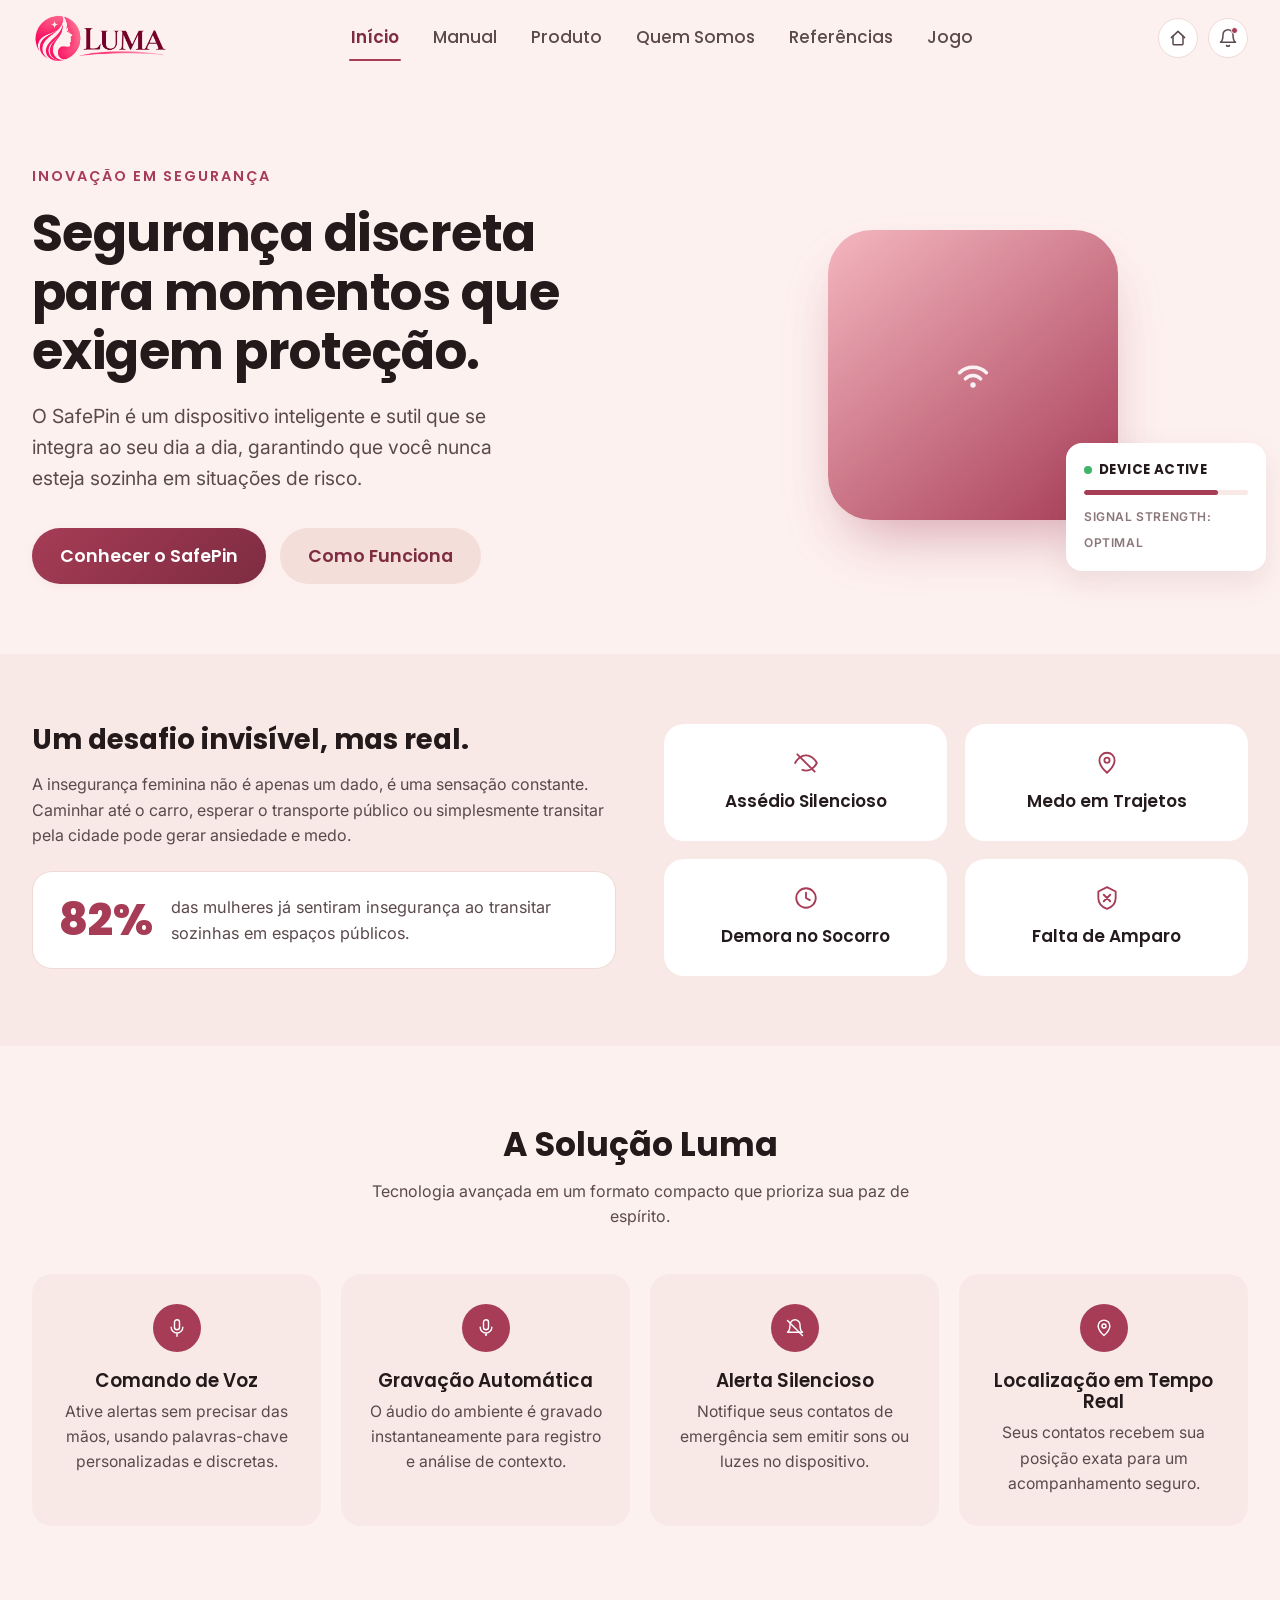
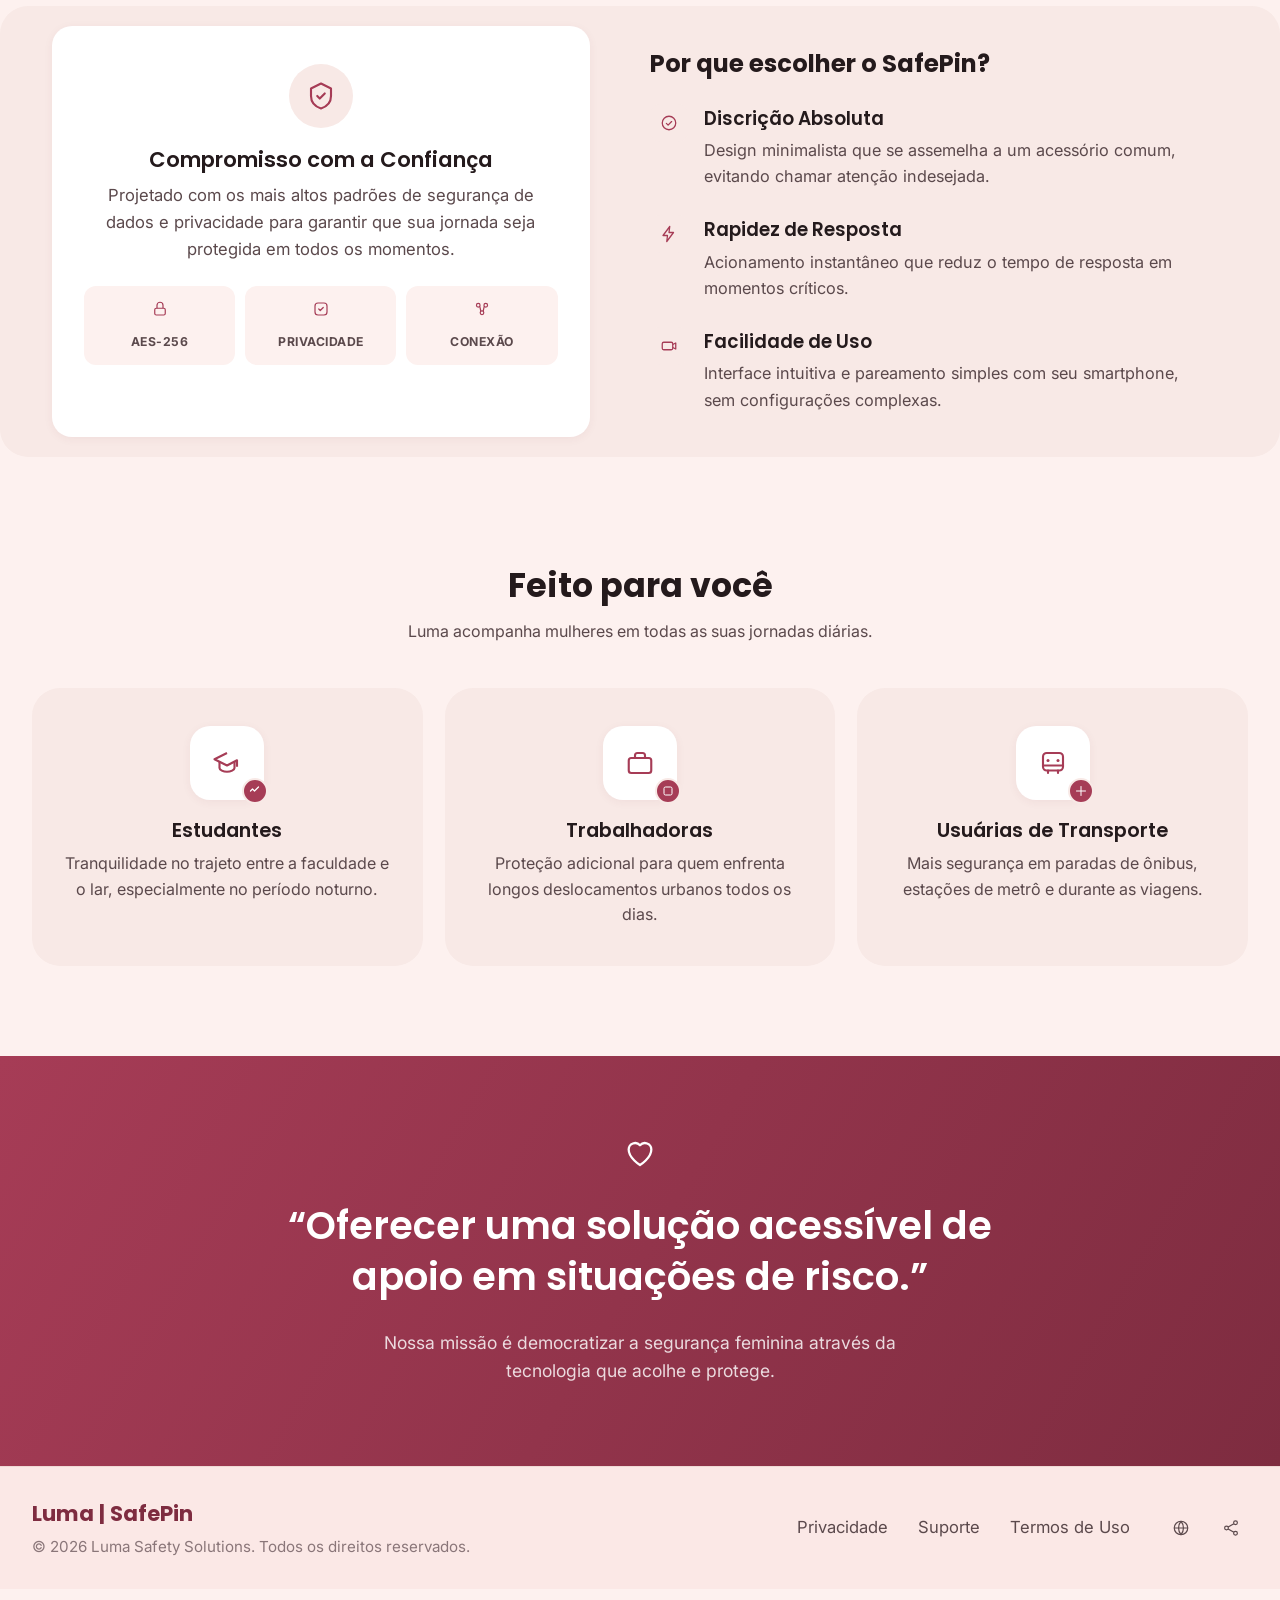
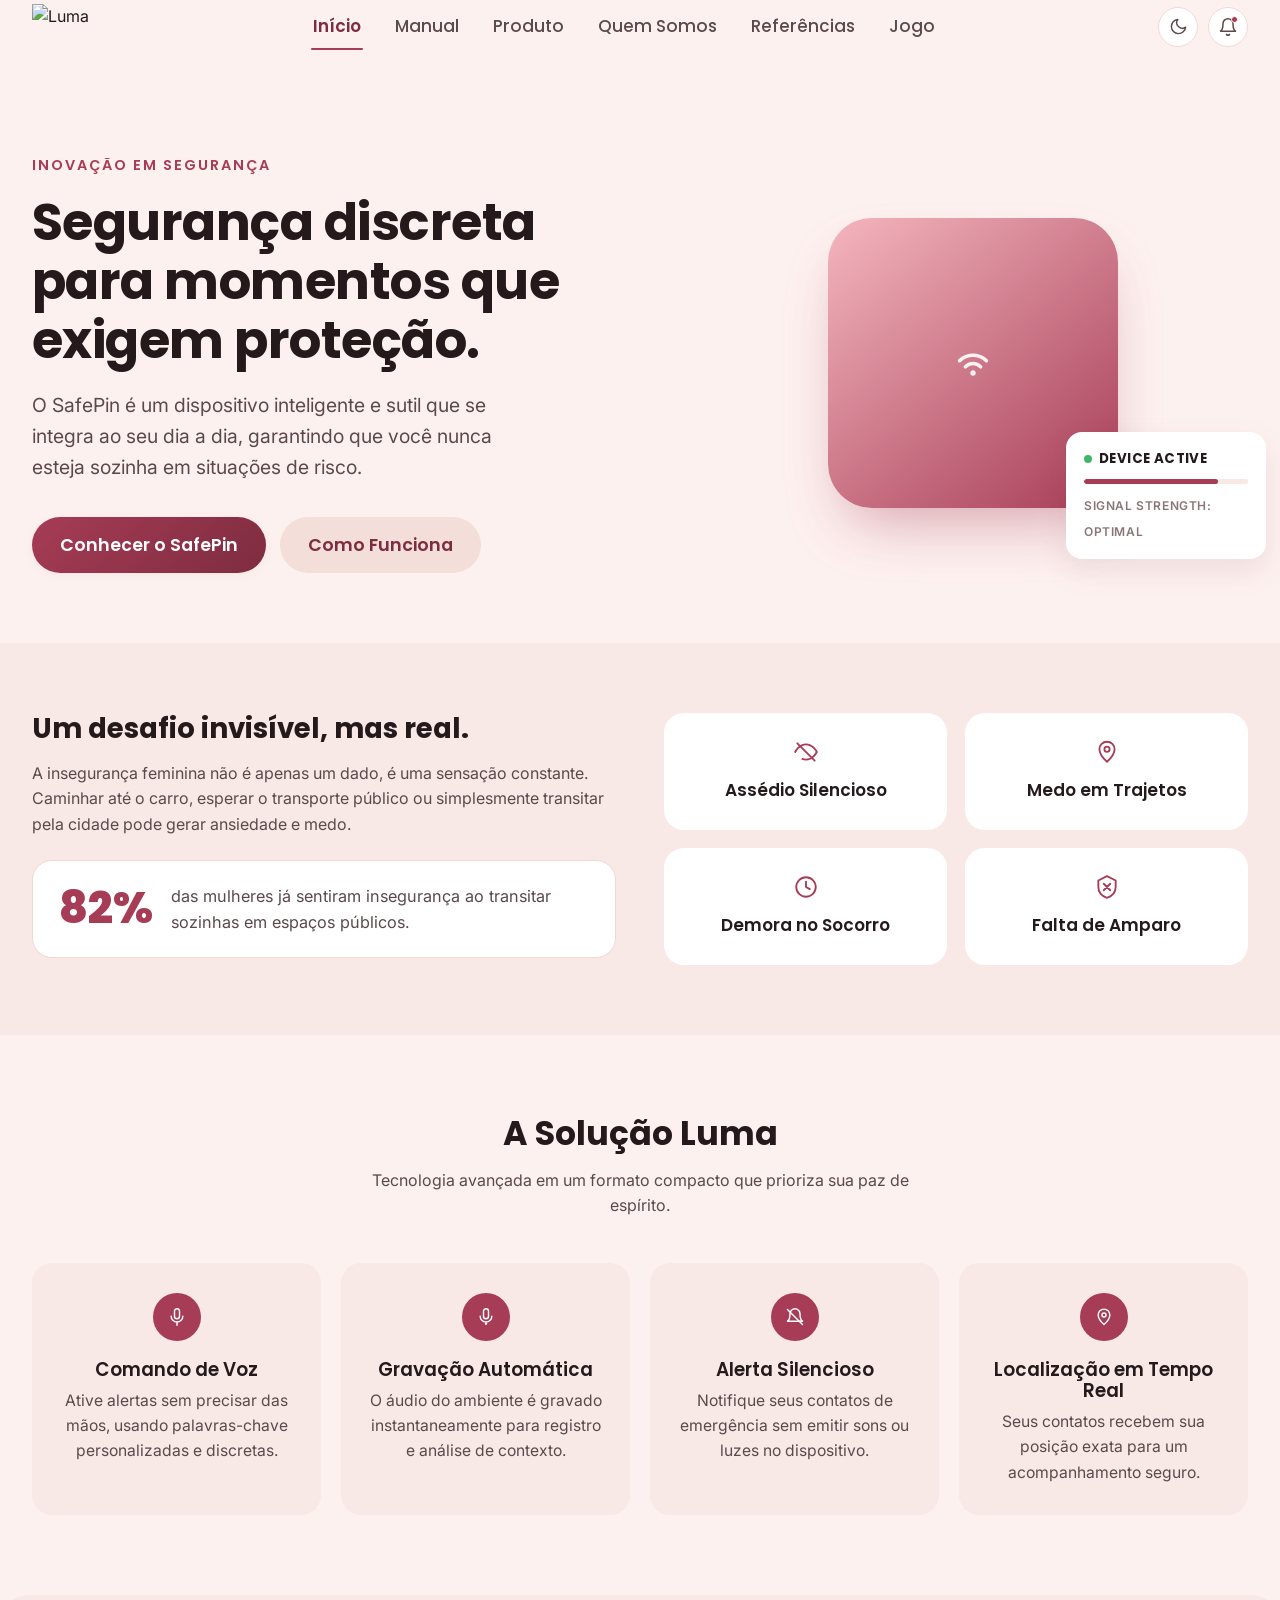
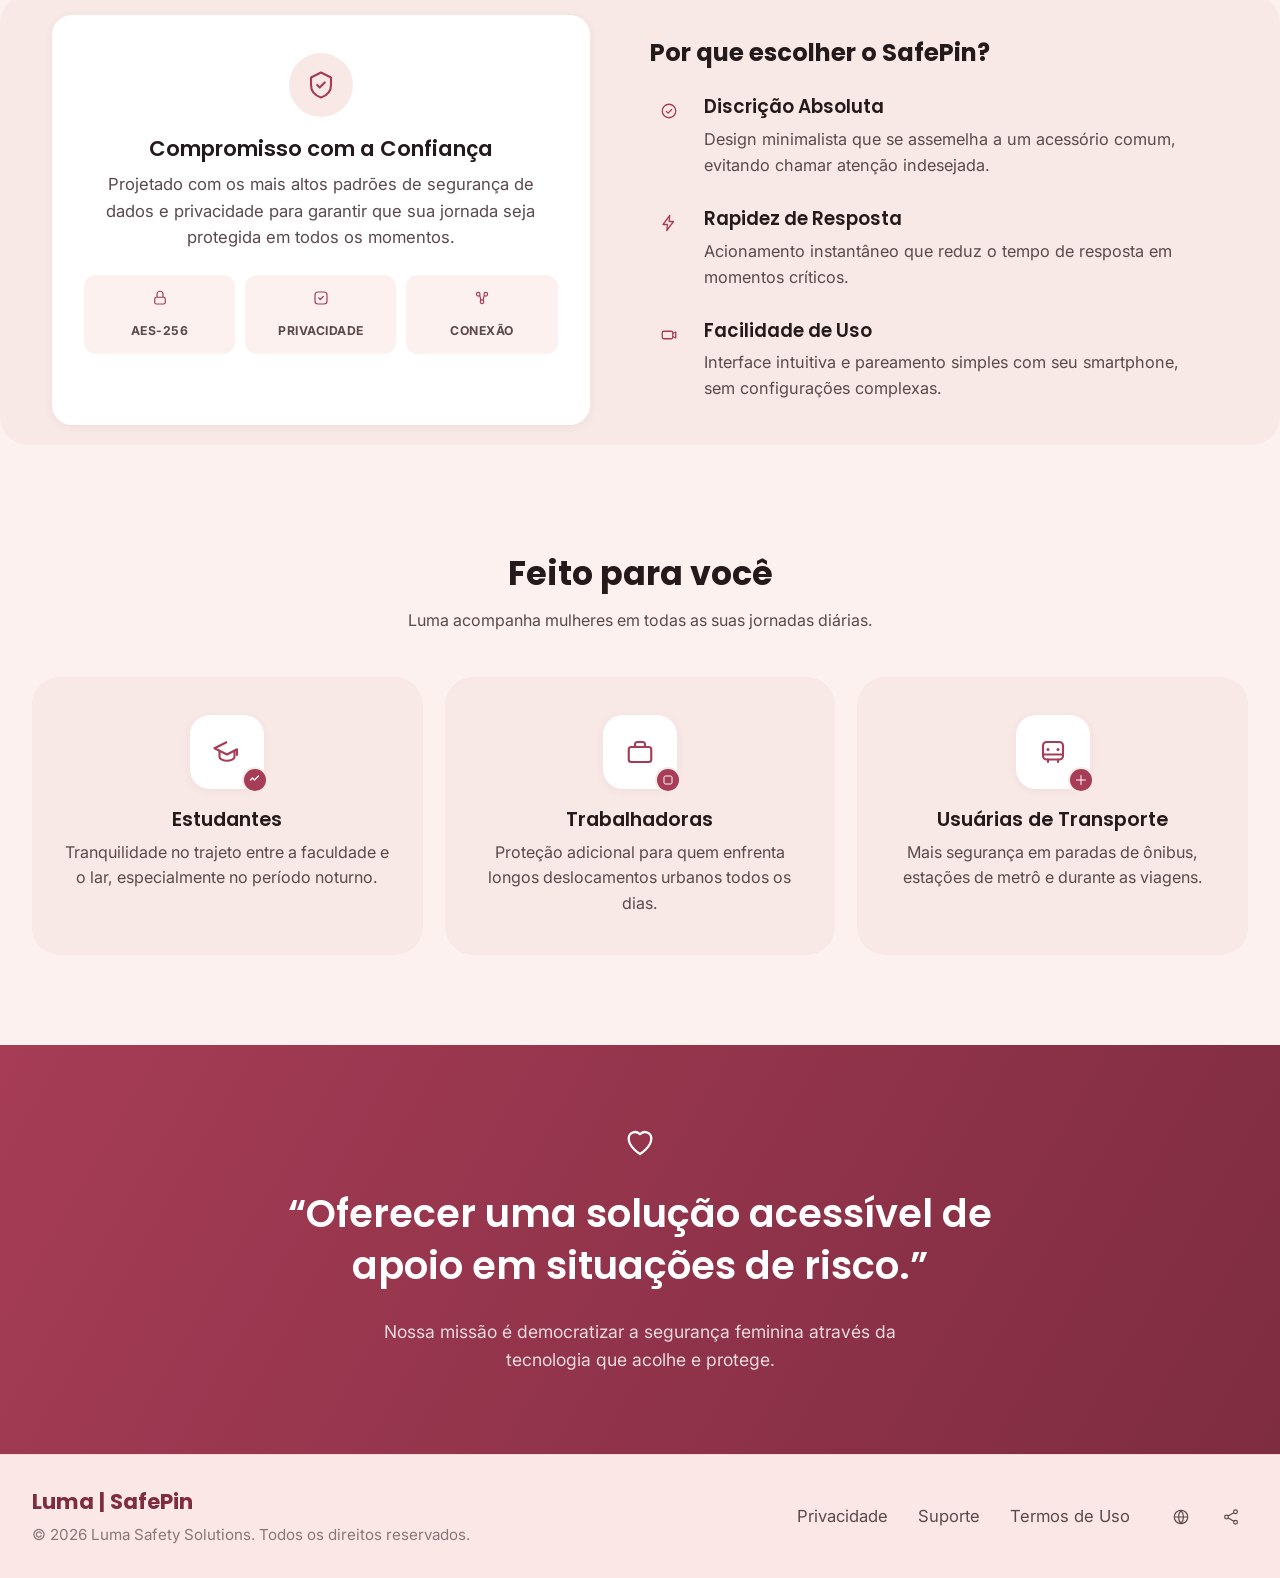
==== commit 9ee38e97: "Alterações e arrumando vias" ====
--- a/index.html
+++ b/index.html
@@ -47,7 +47,7 @@
     <div class="header-actions">
 
       <button class="icon-btn theme-toggle" id="themeToggleBtn" aria-label="Alternar modo escuro" aria-pressed="false">
-        <svg class="icon-moon" width="19" height="19" viewBox="0 0 24 24" fill="none" aria-hidden="true"><path d="M21 12.8A9 9 0 1111.2 3 7 7 0 0021 12.8z" stroke="currentColor" stroke-width="1.8" stroke-linejoin="round"/></svg>
+       <svg width="20" height="20" viewBox="0 0 24 24" fill="none" aria-hidden="true"><path d="M4 11.5L12 4l8 7.5" stroke="currentColor" stroke-width="1.8" stroke-linecap="round" stroke-linejoin="round"/><path d="M6 10v9a1 1 0 001 1h10a1 1 0 001-1v-9" stroke="currentColor" stroke-width="1.8" stroke-linecap="round" stroke-linejoin="round"/></svg>
         <svg class="icon-sun" width="19" height="19" viewBox="0 0 24 24" fill="none" aria-hidden="true"><circle cx="12" cy="12" r="4.2" stroke="currentColor" stroke-width="1.8"/><path d="M12 2.5v2.5M12 19v2.5M4.9 4.9l1.8 1.8M17.3 17.3l1.8 1.8M2.5 12H5M19 12h2.5M4.9 19.1l1.8-1.8M17.3 6.7l1.8-1.8" stroke="currentColor" stroke-width="1.8" stroke-linecap="round"/></svg>
       </button>
 
--- a/style.css
+++ b/style.css
@@ -1334,4 +1334,20 @@
   .problem-grid,.solution-grid{ gap:10px; }
   .problem-card,.solution-card{ padding:14px; }
   .audience-card{ flex-basis:86%; }
+}
+
+/* ============================================================
+   BARRA INFERIOR MOBILE — versão única (idêntica em todas as páginas)
+   ============================================================ */
+@media (max-width:860px){
+  .mobile-tabbar{
+    box-sizing:border-box; height:calc(76px + env(safe-area-inset-bottom));
+    background:var(--card); border-radius:24px 24px 0 0;
+    border-top:1px solid var(--border); padding:0 12px env(safe-area-inset-bottom);
+    align-items:center;
+  }
+  .mobile-tabbar a{ gap:4px; font-size:.68rem; font-weight:600; letter-spacing:.02em; }
+  .mobile-tabbar a > svg{ width:21px; height:21px; }
+  .tab-pill{ width:78px; margin:0; padding:9px 0 7px; gap:3px; }
+  .tab-pill svg{ width:19px; height:19px; }
 }
--- a/style.css
+++ b/style.css
@@ -1334,4 +1334,20 @@
   .problem-grid,.solution-grid{ gap:10px; }
   .problem-card,.solution-card{ padding:14px; }
   .audience-card{ flex-basis:86%; }
+}
+
+/* ============================================================
+   BARRA INFERIOR MOBILE — versão única (idêntica em todas as páginas)
+   ============================================================ */
+@media (max-width:860px){
+  .mobile-tabbar{
+    box-sizing:border-box; height:calc(76px + env(safe-area-inset-bottom));
+    background:var(--card); border-radius:24px 24px 0 0;
+    border-top:1px solid var(--border); padding:0 12px env(safe-area-inset-bottom);
+    align-items:center;
+  }
+  .mobile-tabbar a{ gap:4px; font-size:.68rem; font-weight:600; letter-spacing:.02em; }
+  .mobile-tabbar a > svg{ width:21px; height:21px; }
+  .tab-pill{ width:78px; margin:0; padding:9px 0 7px; gap:3px; }
+  .tab-pill svg{ width:19px; height:19px; }
 }
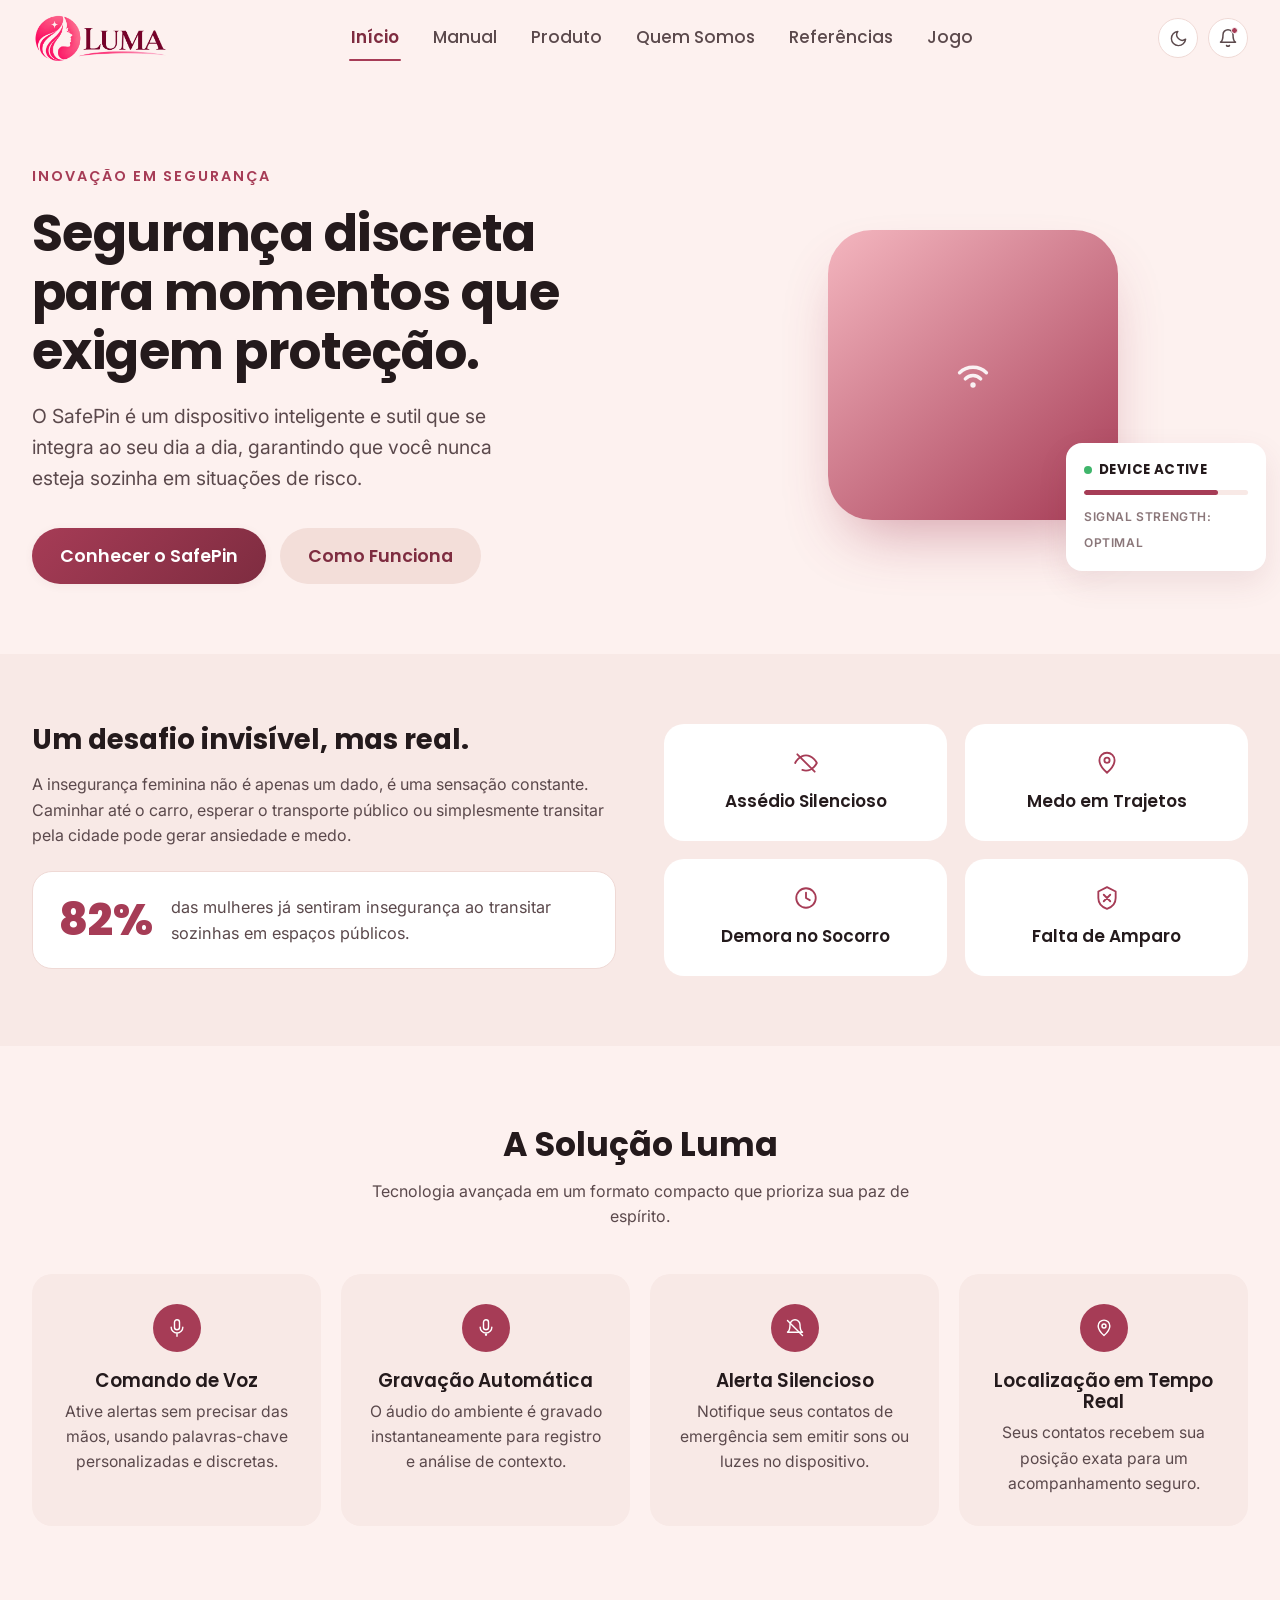
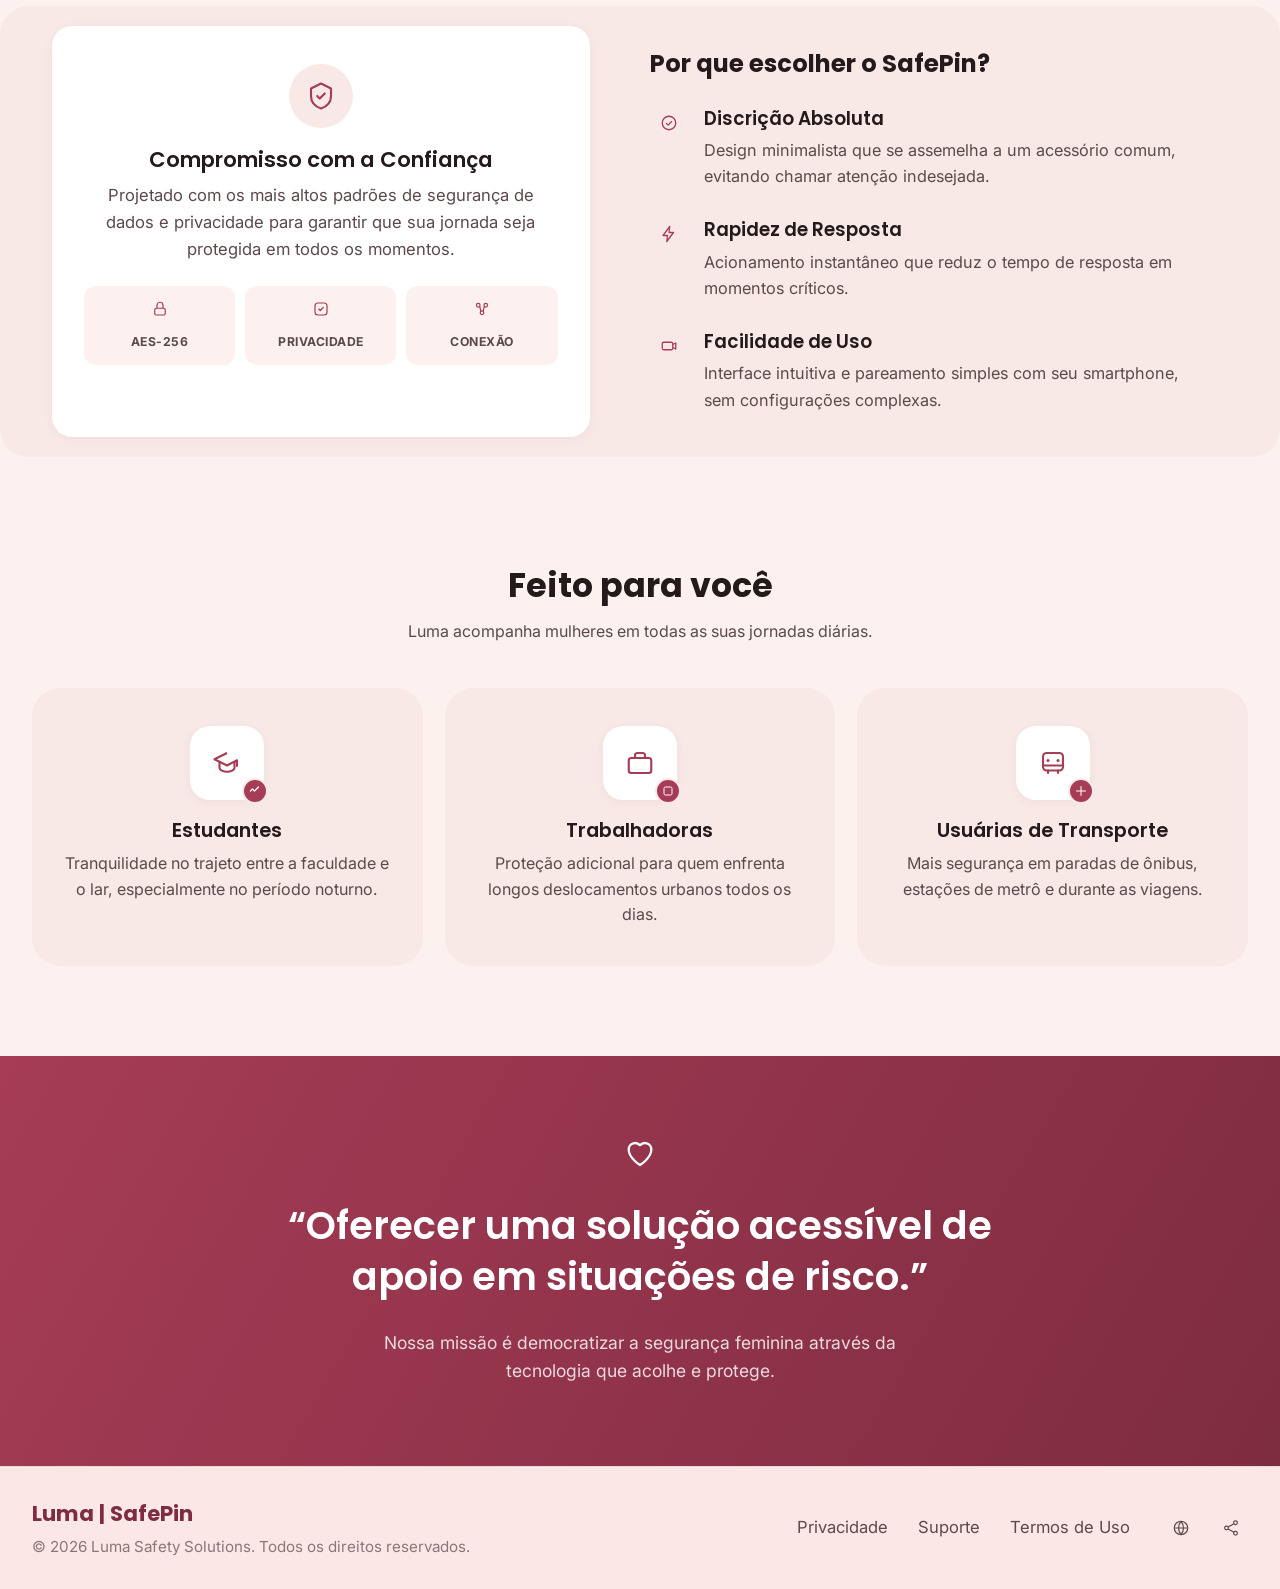
==== commit e13d0546: "final" ====
--- a/index.html
+++ b/index.html
@@ -47,7 +47,7 @@
     <div class="header-actions">
 
       <button class="icon-btn theme-toggle" id="themeToggleBtn" aria-label="Alternar modo escuro" aria-pressed="false">
-       <svg width="20" height="20" viewBox="0 0 24 24" fill="none" aria-hidden="true"><path d="M4 11.5L12 4l8 7.5" stroke="currentColor" stroke-width="1.8" stroke-linecap="round" stroke-linejoin="round"/><path d="M6 10v9a1 1 0 001 1h10a1 1 0 001-1v-9" stroke="currentColor" stroke-width="1.8" stroke-linecap="round" stroke-linejoin="round"/></svg>
+        <svg class="icon-moon" width="19" height="19" viewBox="0 0 24 24" fill="none" aria-hidden="true"><path d="M21 12.8A9 9 0 1111.2 3 7 7 0 0021 12.8z" stroke="currentColor" stroke-width="1.8" stroke-linejoin="round"/></svg>
         <svg class="icon-sun" width="19" height="19" viewBox="0 0 24 24" fill="none" aria-hidden="true"><circle cx="12" cy="12" r="4.2" stroke="currentColor" stroke-width="1.8"/><path d="M12 2.5v2.5M12 19v2.5M4.9 4.9l1.8 1.8M17.3 17.3l1.8 1.8M2.5 12H5M19 12h2.5M4.9 19.1l1.8-1.8M17.3 6.7l1.8-1.8" stroke="currentColor" stroke-width="1.8" stroke-linecap="round"/></svg>
       </button>
 
@@ -376,409 +376,23 @@
   </div>
 </div>
 
-<button class="scroll-top" id="scrollTopBtn" aria-label="Voltar ao topo">
-  <svg width="18" height="18" viewBox="0 0 24 24" fill="none"><path d="M12 19V5M5 12l7-7 7 7" stroke="currentColor" stroke-width="2" stroke-linecap="round" stroke-linejoin="round"/></svg>
-</button>
-
-<script src="index.js"></script>
-</body>
-</html>
-
-<!DOCTYPE html>
-<html lang="pt-BR">
-<head>
-<meta charset="UTF-8">
-<script>document.documentElement.classList.add('js-enabled');</script>
-<script>
-  // Aplica o tema salvo antes da página pintar, pra não piscar claro->escuro.
-  try {
-    var savedTheme = localStorage.getItem('luma-theme');
-    var prefersDark = window.matchMedia && window.matchMedia('(prefers-color-scheme: dark)').matches;
-    if (savedTheme === 'dark' || (!savedTheme && prefersDark)) {
-      document.documentElement.setAttribute('data-theme', 'dark');
-    }
-  } catch (e) {}
-</script>
-<meta name="viewport" content="width=device-width, initial-scale=1.0">
-<title>Luma SafePin | Segurança discreta para momentos que exigem proteção</title>
-<meta name="description" content="SafePin é um dispositivo vestível de proteção pessoal que ativa alertas por comando de voz, envia localização em tempo real e conecta você à sua rede de confiança.">
-<link rel="icon" href="img/logo-icon.png">
-<link rel="preconnect" href="https://fonts.googleapis.com">
-<link rel="preconnect" href="https://fonts.gstatic.com" crossorigin>
-<link href="https://fonts.googleapis.com/css2?family=Poppins:wght@500;600;700;800&family=Inter:wght@400;500;600;700&display=swap" rel="stylesheet">
-<link rel="stylesheet" href="style.css">
-</head>
-<body>
-
-<a class="skip-link" href="#main">Pular para o conteúdo</a>
-
-<!-- HEADER -->
-<header class="site-header" id="siteHeader">
-  <div class="wrap header-inner">
-    <a href="index.html" class="logo" aria-label="Luma, página inicial">
-      <img src="img/logo.png" alt="Luma" class="logo-img">
-    </a>
-
-    <nav class="main-nav" id="mainNav" aria-label="Navegação principal">
-      <ul>
-        <li><a href="index.html" class="active" aria-current="page">Início</a></li>
-        <li><a href="manual/manual.html">Manual</a></li>
-        <li><a href="produto/produto.html">Produto</a></li>
-        <li><a href="quemsomos/quemsomos.html">Quem Somos</a></li>
-        <li><a href="referencias/referencias.html">Referências</a></li>
-        <li><a href="jogo/jogo.html">Jogo</a></li>
-      </ul>
-    </nav>
-
-    <div class="header-actions">
-
-      <button class="icon-btn theme-toggle" id="themeToggleBtn" aria-label="Alternar modo escuro" aria-pressed="false">
-        <svg class="icon-moon" width="19" height="19" viewBox="0 0 24 24" fill="none" aria-hidden="true"><path d="M21 12.8A9 9 0 1111.2 3 7 7 0 0021 12.8z" stroke="currentColor" stroke-width="1.8" stroke-linejoin="round"/></svg>
-        <svg class="icon-sun" width="19" height="19" viewBox="0 0 24 24" fill="none" aria-hidden="true"><circle cx="12" cy="12" r="4.2" stroke="currentColor" stroke-width="1.8"/><path d="M12 2.5v2.5M12 19v2.5M4.9 4.9l1.8 1.8M17.3 17.3l1.8 1.8M2.5 12H5M19 12h2.5M4.9 19.1l1.8-1.8M17.3 6.7l1.8-1.8" stroke="currentColor" stroke-width="1.8" stroke-linecap="round"/></svg>
-      </button>
-
-      <div class="icon-menu">
-        <button class="icon-btn" id="bellBtn" aria-haspopup="true" aria-expanded="false" aria-label="Notificações">
-          <svg width="20" height="20" viewBox="0 0 24 24" fill="none" aria-hidden="true"><path d="M18 8a6 6 0 10-12 0c0 7-3 9-3 9h18s-3-2-3-9" stroke="currentColor" stroke-width="1.8" stroke-linecap="round" stroke-linejoin="round"/><path d="M13.73 21a2 2 0 01-3.46 0" stroke="currentColor" stroke-width="1.8" stroke-linecap="round" stroke-linejoin="round"/></svg>
-          <span class="dot" aria-hidden="true"></span>
-        </button>
-        <div class="dropdown" id="bellDropdown" role="menu">
-          <p class="dropdown-title">Notificações</p>
-          <div class="notif-item">
-            <span class="notif-dot"></span>
-            <div>
-              <strong>Check-in confirmado</strong>
-              <p>Você chegou em casa com segurança às 22h14.</p>
-            </div>
-          </div>
-          <div class="notif-item">
-            <span class="notif-dot muted"></span>
-            <div>
-              <strong>Contato adicionado</strong>
-              <p>Beatriz Soares agora é sua contato de confiança.</p>
-            </div>
-          </div>
-          <div class="notif-item">
-            <span class="notif-dot muted"></span>
-            <div>
-              <strong>Bateria do SafePin</strong>
-              <p>78% — dura cerca de 4 dias no seu ritmo de uso.</p>
-            </div>
-          </div>
-        </div>
-      </div>
-
-      <button class="hamburger" id="hamburgerBtn" aria-label="Abrir menu" aria-expanded="false" aria-controls="mainNav">
-        <span></span><span></span><span></span>
-      </button>
-    </div>
-  </div>
-</header>
-
-<main id="main">
-
-  <!-- HERO -->
-  <section class="hero hero-split">
-    <div class="wrap hero-split-inner">
-      <div data-reveal>
-        <p class="eyebrow">Inovação em segurança</p>
-        <h1>Segurança discreta para momentos que exigem proteção.</h1>
-        <p class="hero-sub">O SafePin é um dispositivo inteligente e sutil que se integra ao seu dia a dia,
-          garantindo que você nunca esteja sozinha em situações de risco.</p>
-        <div class="hero-actions">
-          <button class="btn btn-primary" data-open-modal="interest">Conhecer o SafePin</button>
-          <a href="manual/manual.html" class="btn btn-secondary">Como Funciona</a>
-        </div>
-      </div>
-
-      <div class="device-mock" data-reveal>
-        <div class="device-card">
-          <svg width="46" height="46" viewBox="0 0 24 24" fill="none" aria-hidden="true">
-            <path d="M8 14a5.5 5.5 0 018 0M5 10.8a10 10 0 0114 0" stroke="currentColor" stroke-width="1.8" stroke-linecap="round"/>
-            <circle cx="12" cy="17.2" r="1.4" fill="currentColor"/>
-          </svg>
-        </div>
-        <div class="device-status">
-          <div class="status-row"><span class="status-led"></span> DEVICE ACTIVE</div>
-          <div class="signal-bar"><span></span></div>
-          <small>Signal strength: optimal</small>
-        </div>
-      </div>
-    </div>
-  </section>
-
-  <!-- PROBLEMA -->
-  <section class="problem">
-    <div class="wrap problem-inner">
-      <div class="problem-copy" data-reveal>
-        <h2>Um desafio invisível, mas real.</h2>
-        <p>A insegurança feminina não é apenas um dado, é uma sensação constante. Caminhar até o
-          carro, esperar o transporte público ou simplesmente transitar pela cidade pode gerar
-          ansiedade e medo.</p>
-        <div class="stat-banner">
-          <span class="stat-number">82%</span>
-          <p>das mulheres já sentiram insegurança ao transitar sozinhas em espaços públicos.</p>
-        </div>
-      </div>
-
-      <div class="problem-grid" data-reveal>
-        <article class="problem-card">
-          <svg width="26" height="26" viewBox="0 0 24 24" fill="none"><path d="M2 12s3.5-7 10-7 10 7 10 7-3.5 7-10 7c-1.2 0-2.3-.22-3.4-.6M4 4l16 16" stroke="currentColor" stroke-width="1.7" stroke-linecap="round" stroke-linejoin="round"/></svg>
-          <span>Assédio Silencioso</span>
-        </article>
-        <article class="problem-card">
-          <svg width="26" height="26" viewBox="0 0 24 24" fill="none"><path d="M12 21s7-6.2 7-11.5A7 7 0 005 9.5C5 14.8 12 21 12 21z" stroke="currentColor" stroke-width="1.7" stroke-linejoin="round"/><circle cx="12" cy="9.5" r="2.4" stroke="currentColor" stroke-width="1.7"/></svg>
-          <span>Medo em Trajetos</span>
-        </article>
-        <article class="problem-card">
-          <svg width="26" height="26" viewBox="0 0 24 24" fill="none"><circle cx="12" cy="12" r="9" stroke="currentColor" stroke-width="1.7"/><path d="M12 7v5l3.5 2" stroke="currentColor" stroke-width="1.7" stroke-linecap="round" stroke-linejoin="round"/></svg>
-          <span>Demora no Socorro</span>
-        </article>
-        <article class="problem-card">
-          <svg width="26" height="26" viewBox="0 0 24 24" fill="none"><path d="M12 2l8 4v6c0 5-3.5 8.5-8 10-4.5-1.5-8-5-8-10V6l8-4z" stroke="currentColor" stroke-width="1.7" stroke-linejoin="round"/><path d="M9 9l6 6M15 9l-6 6" stroke="currentColor" stroke-width="1.7" stroke-linecap="round"/></svg>
-          <span>Falta de Amparo</span>
-        </article>
-      </div>
-    </div>
-  </section>
-
-  <!-- SOLUÇÃO -->
-  <section class="solution">
-    <div class="wrap">
-      <div class="section-head" data-reveal>
-        <h2>A Solução Luma</h2>
-        <p>Tecnologia avançada em um formato compacto que prioriza sua paz de espírito.</p>
-      </div>
-
-      <div class="solution-grid">
-        <article class="solution-card" data-reveal>
-          <span class="solution-icon">
-            <svg width="20" height="20" viewBox="0 0 24 24" fill="none"><rect x="9" y="2" width="6" height="12" rx="3" stroke="currentColor" stroke-width="1.7"/><path d="M5 11a7 7 0 0014 0M12 18v4" stroke="currentColor" stroke-width="1.7" stroke-linecap="round"/></svg>
-          </span>
-          <h3>Comando de Voz</h3>
-          <p>Ative alertas sem precisar das mãos, usando palavras-chave personalizadas e discretas.</p>
-        </article>
-        <article class="solution-card" data-reveal>
-          <span class="solution-icon">
-            <svg width="20" height="20" viewBox="0 0 24 24" fill="none"><rect x="9" y="2" width="6" height="12" rx="3" stroke="currentColor" stroke-width="1.7"/><path d="M5 11a7 7 0 0014 0" stroke="currentColor" stroke-width="1.7" stroke-linecap="round"/><circle cx="12" cy="20" r="1.4" fill="currentColor"/></svg>
-          </span>
-          <h3>Gravação Automática</h3>
-          <p>O áudio do ambiente é gravado instantaneamente para registro e análise de contexto.</p>
-        </article>
-        <article class="solution-card" data-reveal>
-          <span class="solution-icon">
-            <svg width="20" height="20" viewBox="0 0 24 24" fill="none"><path d="M18 8a6 6 0 10-12 0c0 7-3 9-3 9h18s-3-2-3-9" stroke="currentColor" stroke-width="1.7" stroke-linecap="round" stroke-linejoin="round"/><path d="M3 3l18 18" stroke="currentColor" stroke-width="1.7" stroke-linecap="round"/></svg>
-          </span>
-          <h3>Alerta Silencioso</h3>
-          <p>Notifique seus contatos de emergência sem emitir sons ou luzes no dispositivo.</p>
-        </article>
-        <article class="solution-card" data-reveal>
-          <span class="solution-icon">
-            <svg width="20" height="20" viewBox="0 0 24 24" fill="none"><path d="M12 21s7-6.2 7-11.5A7 7 0 005 9.5C5 14.8 12 21 12 21z" stroke="currentColor" stroke-width="1.7" stroke-linejoin="round"/><circle cx="12" cy="9.5" r="2.4" stroke="currentColor" stroke-width="1.7"/></svg>
-          </span>
-          <h3>Localização em Tempo Real</h3>
-          <p>Seus contatos recebem sua posição exata para um acompanhamento seguro.</p>
-        </article>
-      </div>
-    </div>
-  </section>
-
-  <!-- CONFIANÇA -->
-  <section class="trust">
-    <div class="wrap trust-inner">
-      <div class="trust-card" data-reveal>
-        <span class="trust-icon">
-          <svg width="30" height="30" viewBox="0 0 24 24" fill="none"><path d="M12 2l8 4v6c0 5-3.5 8.5-8 10-4.5-1.5-8-5-8-10V6l8-4z" stroke="currentColor" stroke-width="1.7" stroke-linejoin="round"/><path d="M9 12l2 2 4-4" stroke="currentColor" stroke-width="1.7" stroke-linecap="round" stroke-linejoin="round"/></svg>
-        </span>
-        <h3>Compromisso com a Confiança</h3>
-        <p>Projetado com os mais altos padrões de segurança de dados e privacidade para garantir
-          que sua jornada seja protegida em todos os momentos.</p>
-        <div class="trust-badges">
-          <div class="trust-badge">
-            <svg width="18" height="18" viewBox="0 0 24 24" fill="none"><rect x="5" y="11" width="14" height="9" rx="2" stroke="currentColor" stroke-width="1.6"/><path d="M8 11V7a4 4 0 018 0v4" stroke="currentColor" stroke-width="1.6"/></svg>
-            <span>AES-256</span>
-          </div>
-          <div class="trust-badge">
-            <svg width="18" height="18" viewBox="0 0 24 24" fill="none"><rect x="4" y="4" width="16" height="16" rx="4" stroke="currentColor" stroke-width="1.6"/><path d="M9 12l2 2 4-4" stroke="currentColor" stroke-width="1.6" stroke-linecap="round" stroke-linejoin="round"/></svg>
-            <span>PRIVACIDADE</span>
-          </div>
-          <div class="trust-badge">
-            <svg width="18" height="18" viewBox="0 0 24 24" fill="none"><circle cx="7" cy="7" r="2.4" stroke="currentColor" stroke-width="1.6"/><circle cx="17" cy="7" r="2.4" stroke="currentColor" stroke-width="1.6"/><circle cx="12" cy="17" r="2.4" stroke="currentColor" stroke-width="1.6"/><path d="M9 8.5L10.5 15M15 8.5L13.5 15" stroke="currentColor" stroke-width="1.6"/></svg>
-            <span>CONEXÃO</span>
-          </div>
-        </div>
-      </div>
-
-      <div class="why" data-reveal>
-        <h3>Por que escolher o SafePin?</h3>
-
-        <div class="why-item">
-          <span class="why-icon">
-            <svg width="18" height="18" viewBox="0 0 24 24" fill="none"><circle cx="12" cy="12" r="9" stroke="currentColor" stroke-width="1.7"/><path d="M8.5 12.5l2.3 2.3 4.7-4.7" stroke="currentColor" stroke-width="1.7" stroke-linecap="round" stroke-linejoin="round"/></svg>
-          </span>
-          <div>
-            <strong>Discrição Absoluta</strong>
-            <p>Design minimalista que se assemelha a um acessório comum, evitando chamar atenção indesejada.</p>
-          </div>
-        </div>
-
-        <div class="why-item">
-          <span class="why-icon">
-            <svg width="18" height="18" viewBox="0 0 24 24" fill="none"><path d="M13 2L4 14h6l-1 8 9-12h-6l1-8z" stroke="currentColor" stroke-width="1.7" stroke-linejoin="round"/></svg>
-          </span>
-          <div>
-            <strong>Rapidez de Resposta</strong>
-            <p>Acionamento instantâneo que reduz o tempo de resposta em momentos críticos.</p>
-          </div>
-        </div>
-
-        <div class="why-item">
-          <span class="why-icon">
-            <svg width="18" height="18" viewBox="0 0 24 24" fill="none"><rect x="3" y="7" width="14" height="10" rx="2" stroke="currentColor" stroke-width="1.7"/><path d="M17 10l4-2v8l-4-2" stroke="currentColor" stroke-width="1.7" stroke-linejoin="round"/></svg>
-          </span>
-          <div>
-            <strong>Facilidade de Uso</strong>
-            <p>Interface intuitiva e pareamento simples com seu smartphone, sem configurações complexas.</p>
-          </div>
-        </div>
-      </div>
-    </div>
-  </section>
-
-  <!-- PÚBLICO-ALVO -->
-  <section class="audience">
-    <div class="wrap">
-      <div class="section-head" data-reveal>
-        <h2>Feito para você</h2>
-        <p>Luma acompanha mulheres em todas as suas jornadas diárias.</p>
-      </div>
-
-      <div class="audience-grid">
-        <article class="audience-card" data-reveal>
-          <div class="audience-icon-wrap">
-            <span class="audience-icon">
-              <svg width="30" height="30" viewBox="0 0 24 24" fill="none"><path d="M12 4L2 9l10 5 8-4.2V15" stroke="currentColor" stroke-width="1.7" stroke-linejoin="round"/><path d="M6 11v5c0 1.5 3 3 6 3s6-1.5 6-3v-5" stroke="currentColor" stroke-width="1.7" stroke-linejoin="round"/></svg>
-            </span>
-            <span class="audience-badge">
-              <svg width="12" height="12" viewBox="0 0 24 24" fill="none"><path d="M3 12l4-4 4 4 8-8" stroke="white" stroke-width="2.4" stroke-linecap="round" stroke-linejoin="round"/></svg>
-            </span>
-          </div>
-          <h3>Estudantes</h3>
-          <p>Tranquilidade no trajeto entre a faculdade e o lar, especialmente no período noturno.</p>
-        </article>
-
-        <article class="audience-card" data-reveal>
-          <div class="audience-icon-wrap">
-            <span class="audience-icon">
-              <svg width="30" height="30" viewBox="0 0 24 24" fill="none"><rect x="3" y="8" width="18" height="12" rx="2" stroke="currentColor" stroke-width="1.7"/><path d="M8 8V6a2 2 0 012-2h4a2 2 0 012 2v2" stroke="currentColor" stroke-width="1.7"/></svg>
-            </span>
-            <span class="audience-badge">
-              <svg width="12" height="12" viewBox="0 0 24 24" fill="none"><rect x="4" y="4" width="16" height="16" rx="3" stroke="white" stroke-width="2"/></svg>
-            </span>
-          </div>
-          <h3>Trabalhadoras</h3>
-          <p>Proteção adicional para quem enfrenta longos deslocamentos urbanos todos os dias.</p>
-        </article>
-
-        <article class="audience-card" data-reveal>
-          <div class="audience-icon-wrap">
-            <span class="audience-icon">
-              <svg width="30" height="30" viewBox="0 0 24 24" fill="none"><rect x="4" y="4" width="16" height="14" rx="3" stroke="currentColor" stroke-width="1.7"/><path d="M4 14h16M8 18v2M16 18v2" stroke="currentColor" stroke-width="1.7" stroke-linecap="round"/><circle cx="8" cy="10" r="1.2" fill="currentColor"/><circle cx="16" cy="10" r="1.2" fill="currentColor"/></svg>
-            </span>
-            <span class="audience-badge">
-              <svg width="12" height="12" viewBox="0 0 24 24" fill="none"><path d="M12 3v18M3 12h18" stroke="white" stroke-width="2" stroke-linecap="round"/></svg>
-            </span>
-          </div>
-          <h3>Usuárias de Transporte</h3>
-          <p>Mais segurança em paradas de ônibus, estações de metrô e durante as viagens.</p>
-        </article>
-      </div>
-    </div>
-  </section>
-
-  <!-- MISSÃO -->
-  <section class="mission-band">
-    <div class="wrap" data-reveal>
-      <svg width="34" height="34" viewBox="0 0 24 24" fill="none" aria-hidden="true"><path d="M12 20.5s-8-4.9-8-11A4.6 4.6 0 0112 6.5 4.6 4.6 0 0120 9.5c0 6.1-8 11-8 11z" stroke="white" stroke-width="1.6" stroke-linejoin="round"/></svg>
-      <blockquote>&ldquo;Oferecer uma solução acessível de apoio em situações de risco.&rdquo;</blockquote>
-      <p>Nossa missão é democratizar a segurança feminina através da tecnologia que acolhe e protege.</p>
-    </div>
-  </section>
-
-</main>
-
-<!-- FOOTER -->
-<footer class="site-footer">
-  <div class="wrap footer-inner">
-    <div>
-      <p class="footer-brand">Luma | SafePin</p>
-      <p class="footer-copy">© 2026 Luma Safety Solutions. Todos os direitos reservados.</p>
-    </div>
-    <div class="footer-right">
-      <nav aria-label="Links do rodapé">
-        <a href="#">Privacidade</a>
-        <a href="#">Suporte</a>
-        <a href="#">Termos de Uso</a>
-      </nav>
-      <div class="footer-social">
-        <a href="#" aria-label="Site em outro idioma">
-          <svg width="18" height="18" viewBox="0 0 24 24" fill="none"><circle cx="12" cy="12" r="9" stroke="currentColor" stroke-width="1.6"/><path d="M3 12h18M12 3a14 14 0 010 18M12 3a14 14 0 000 18" stroke="currentColor" stroke-width="1.6"/></svg>
-        </a>
-        <a href="#" aria-label="Compartilhar">
-          <svg width="18" height="18" viewBox="0 0 24 24" fill="none"><circle cx="18" cy="5" r="2.5" stroke="currentColor" stroke-width="1.6"/><circle cx="6" cy="12" r="2.5" stroke="currentColor" stroke-width="1.6"/><circle cx="18" cy="19" r="2.5" stroke="currentColor" stroke-width="1.6"/><path d="M8.2 10.8L15.8 6.2M8.2 13.2l7.6 4.6" stroke="currentColor" stroke-width="1.6"/></svg>
-        </a>
-      </div>
-    </div>
-  </div>
-</footer>
-
-<!-- MODAL: cadastro / compra / consultora (mesma base, conteúdo trocado via JS) -->
-<div class="modal-backdrop" id="modalBackdrop">
-  <div class="modal" role="dialog" aria-modal="true" aria-labelledby="modalTitle">
-    <button class="modal-close" id="modalClose" aria-label="Fechar">&times;</button>
-    <h3 id="modalTitle">Título</h3>
-    <p id="modalSubtitle" class="modal-subtitle"></p>
-    <form id="modalForm" novalidate>
-      <label>
-        Nome
-        <input type="text" name="name" required minlength="2" placeholder="Seu nome completo">
-        <span class="field-error"></span>
-      </label>
-      <label>
-        E-mail
-        <input type="email" name="email" required placeholder="voce@email.com">
-        <span class="field-error"></span>
-      </label>
-      <label id="phoneField">
-        Telefone <span class="optional">(opcional)</span>
-        <input type="tel" name="phone" placeholder="(11) 90000-0000">
-      </label>
-      <button type="submit" class="btn btn-primary btn-block">Enviar</button>
-    </form>
-    <div class="modal-success" id="modalSuccess">
-      <svg width="40" height="40" viewBox="0 0 24 24" fill="none"><circle cx="12" cy="12" r="10" stroke="currentColor" stroke-width="1.6"/><path d="M8 12.5l2.5 2.5L16 9.5" stroke="currentColor" stroke-width="1.8" stroke-linecap="round" stroke-linejoin="round"/></svg>
-      <p id="modalSuccessText">Recebemos sua solicitação!</p>
-    </div>
-  </div>
-</div>
-
 <!-- BARRA DE NAVEGAÇÃO MOBILE (só aparece em telas pequenas) -->
 <nav class="mobile-tabbar" aria-label="Navegação rápida">
   <a href="index.html" class="active" aria-current="page">
     <span class="tab-pill">
-      <svg width="20" height="20" viewBox="0 0 24 24" fill="none" aria-hidden="true"><path d="M12 2l8 4v6c0 5-3.5 8.5-8 10-4.5-1.5-8-5-8-10V6l8-4z" stroke="currentColor" stroke-width="1.8" stroke-linejoin="round"/></svg>
+      <svg width="19" height="19" viewBox="0 0 24 24" fill="none" aria-hidden="true"><path d="M4 11.5L12 4l8 7.5" stroke="currentColor" stroke-width="1.8" stroke-linecap="round" stroke-linejoin="round"/><path d="M6 10v9a1 1 0 001 1h10a1 1 0 001-1v-9" stroke="currentColor" stroke-width="1.8" stroke-linecap="round" stroke-linejoin="round"/></svg>
       <span>Início</span>
     </span>
   </a>
-  <a href="manual/manual.html">
+  <a href="../manual/manual.html">
     <svg width="21" height="21" viewBox="0 0 24 24" fill="none" aria-hidden="true"><rect x="5" y="3" width="14" height="18" rx="2" stroke="currentColor" stroke-width="1.8"/><path d="M9 8h6M9 12h6M9 16h3" stroke="currentColor" stroke-width="1.8" stroke-linecap="round"/></svg>
     <span>Manual</span>
   </a>
-  <a href="produto/produto.html">
+  <a href="../produto/produto.html">
     <svg width="21" height="21" viewBox="0 0 24 24" fill="none" aria-hidden="true"><path d="M5 8h14l-1 12H6L5 8z" stroke="currentColor" stroke-width="1.8" stroke-linejoin="round"/><path d="M9 8V6a3 3 0 016 0v2" stroke="currentColor" stroke-width="1.8" stroke-linecap="round"/></svg>
     <span>Produto</span>
   </a>
-  <a href="quemsomos/quemsomos.html">
+  <a href="../quemsomos/quemsomos.html">
     <svg width="21" height="21" viewBox="0 0 24 24" fill="none" aria-hidden="true"><circle cx="9" cy="8" r="3" stroke="currentColor" stroke-width="1.7"/><circle cx="17" cy="9" r="2.4" stroke="currentColor" stroke-width="1.7"/><path d="M3 20c1.2-3.6 3.4-5.4 6-5.4s4.8 1.8 6 5.4M15.5 14.8c2 .3 3.4 1.9 4.3 4.6" stroke="currentColor" stroke-width="1.7" stroke-linecap="round"/></svg>
     <span>Equipe</span>
   </a>
